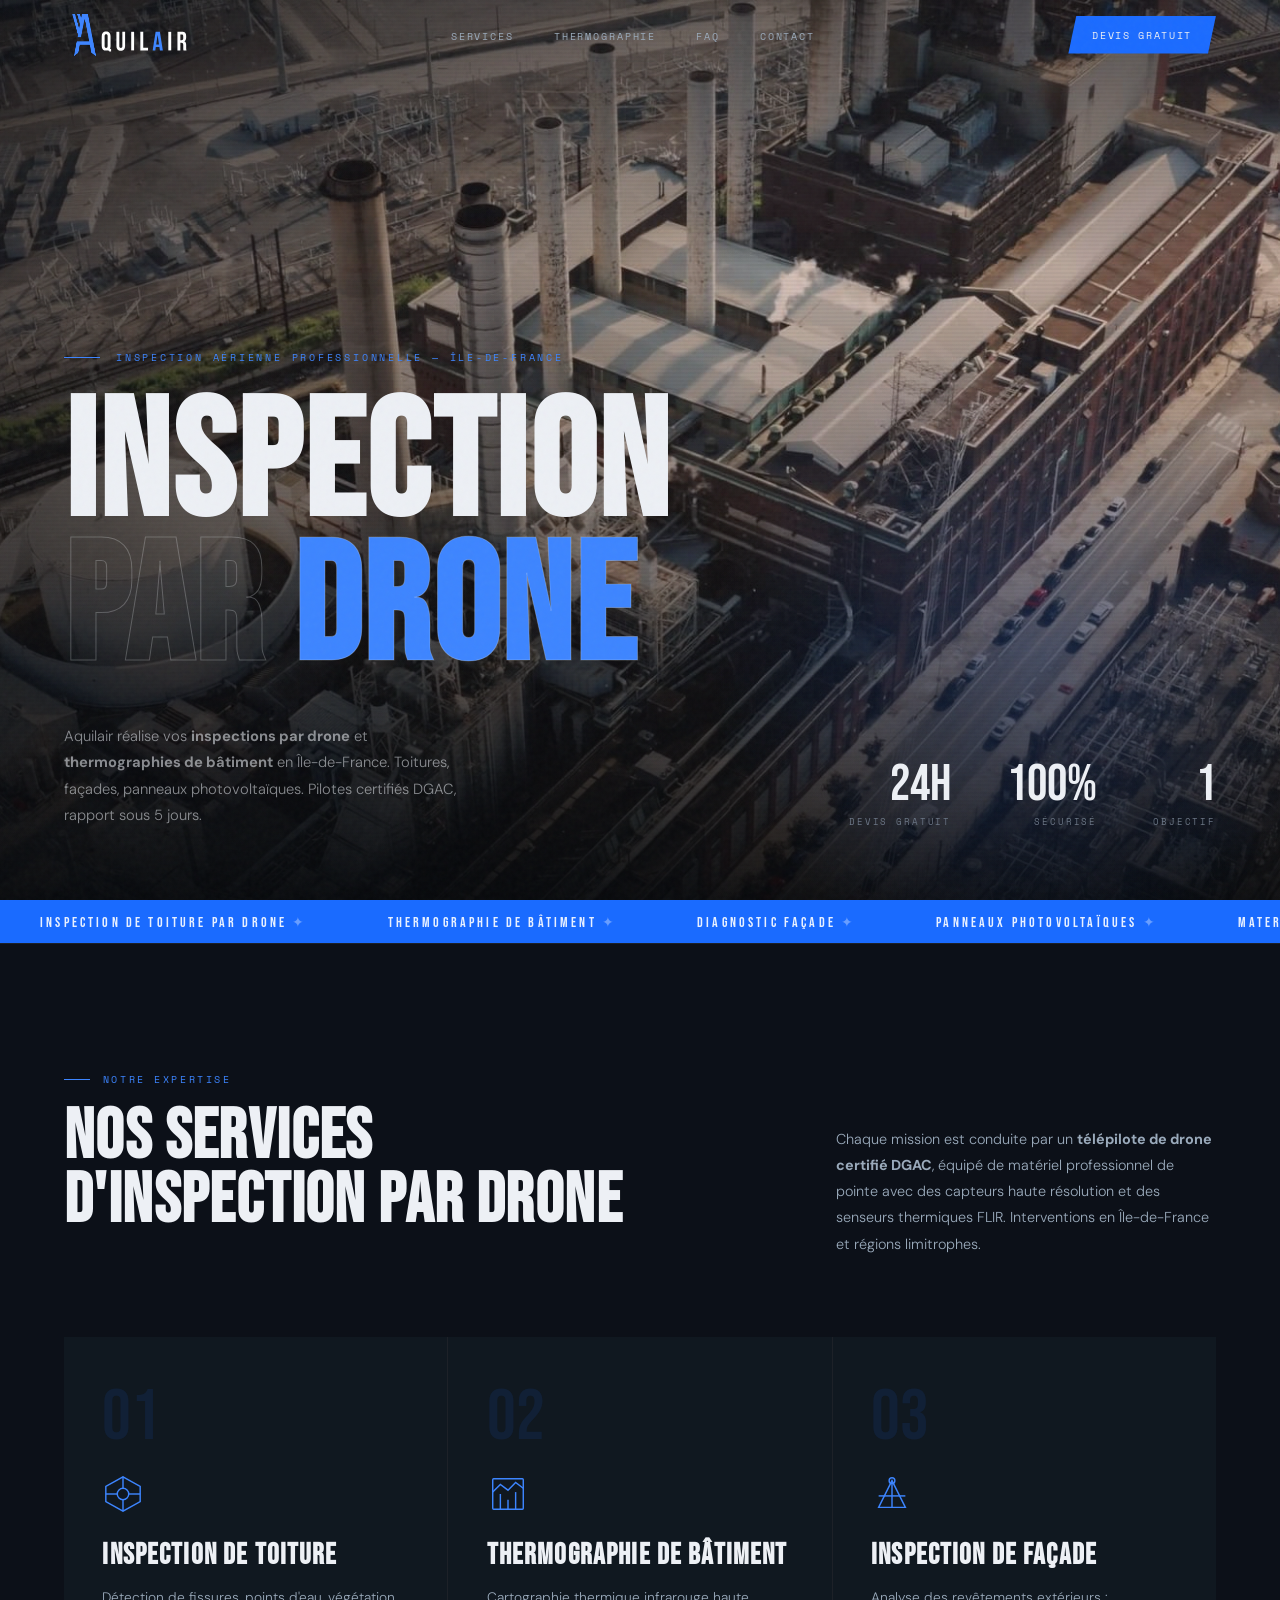
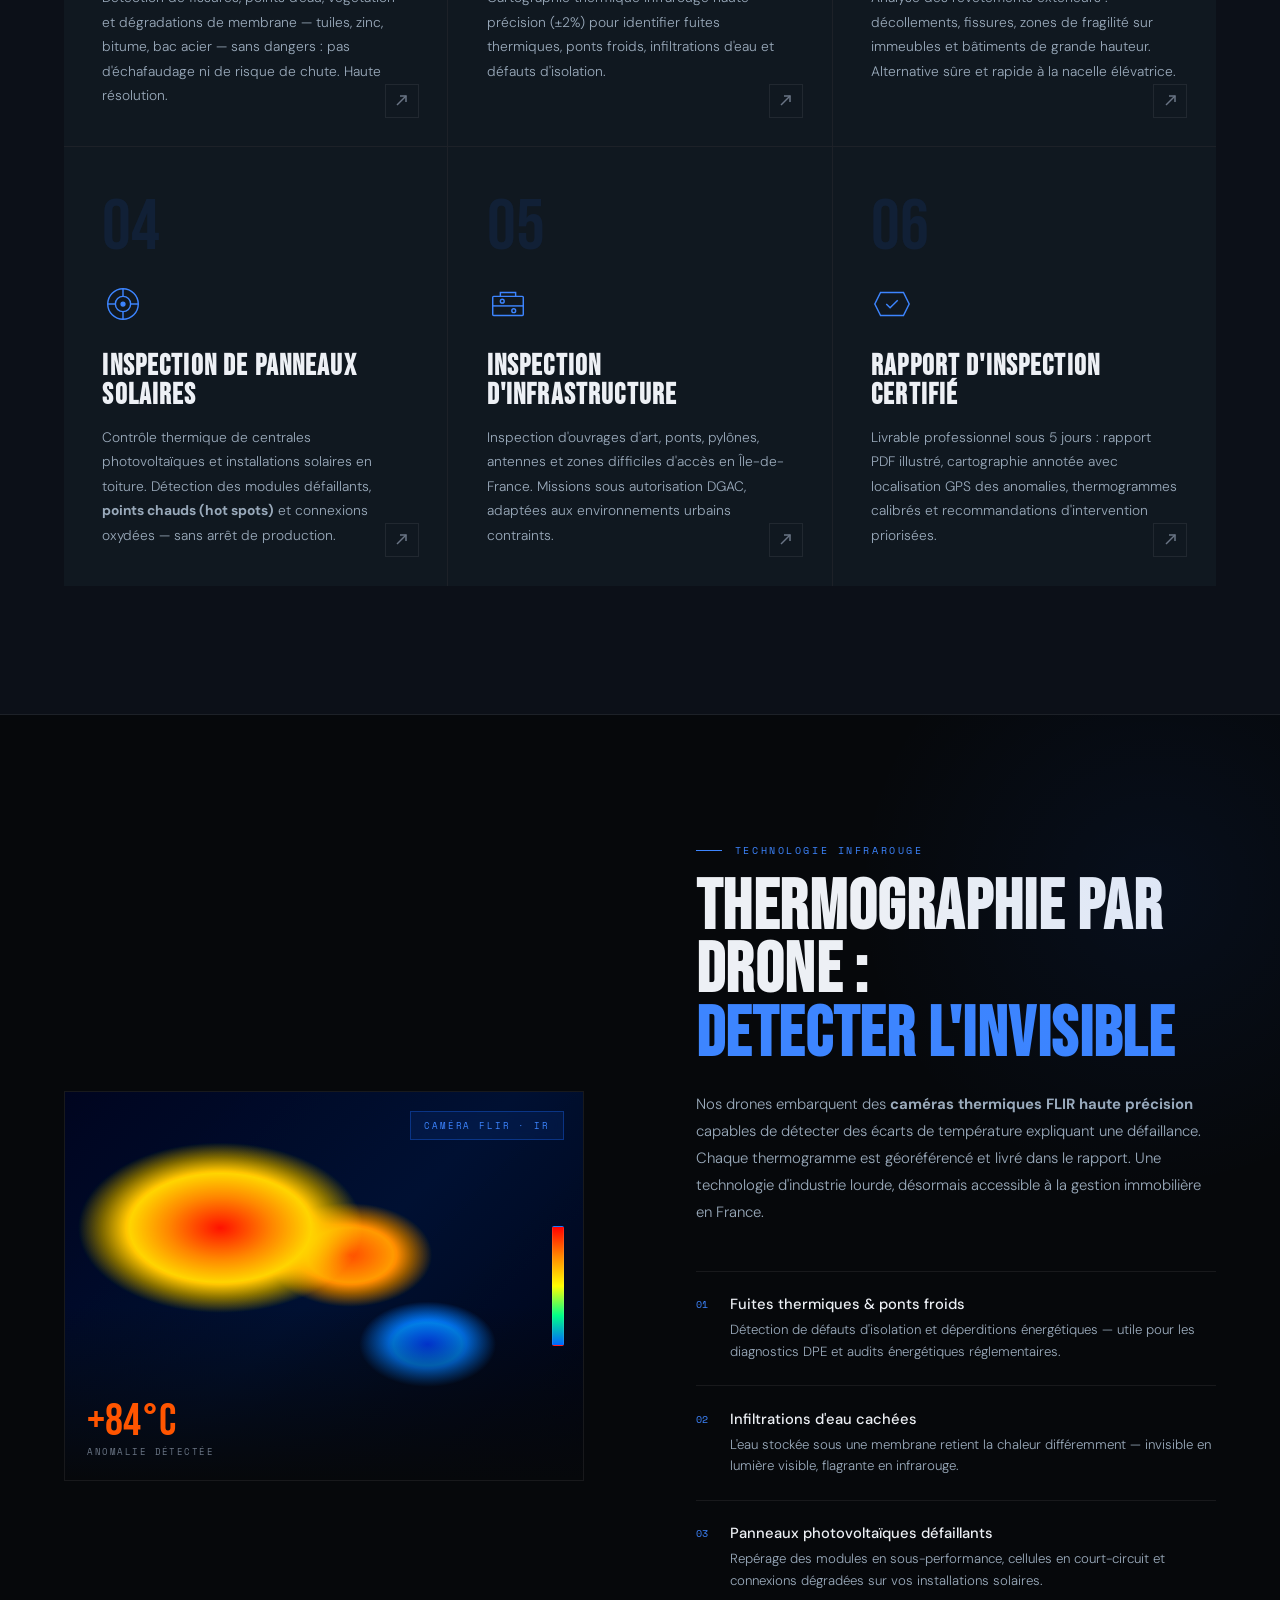
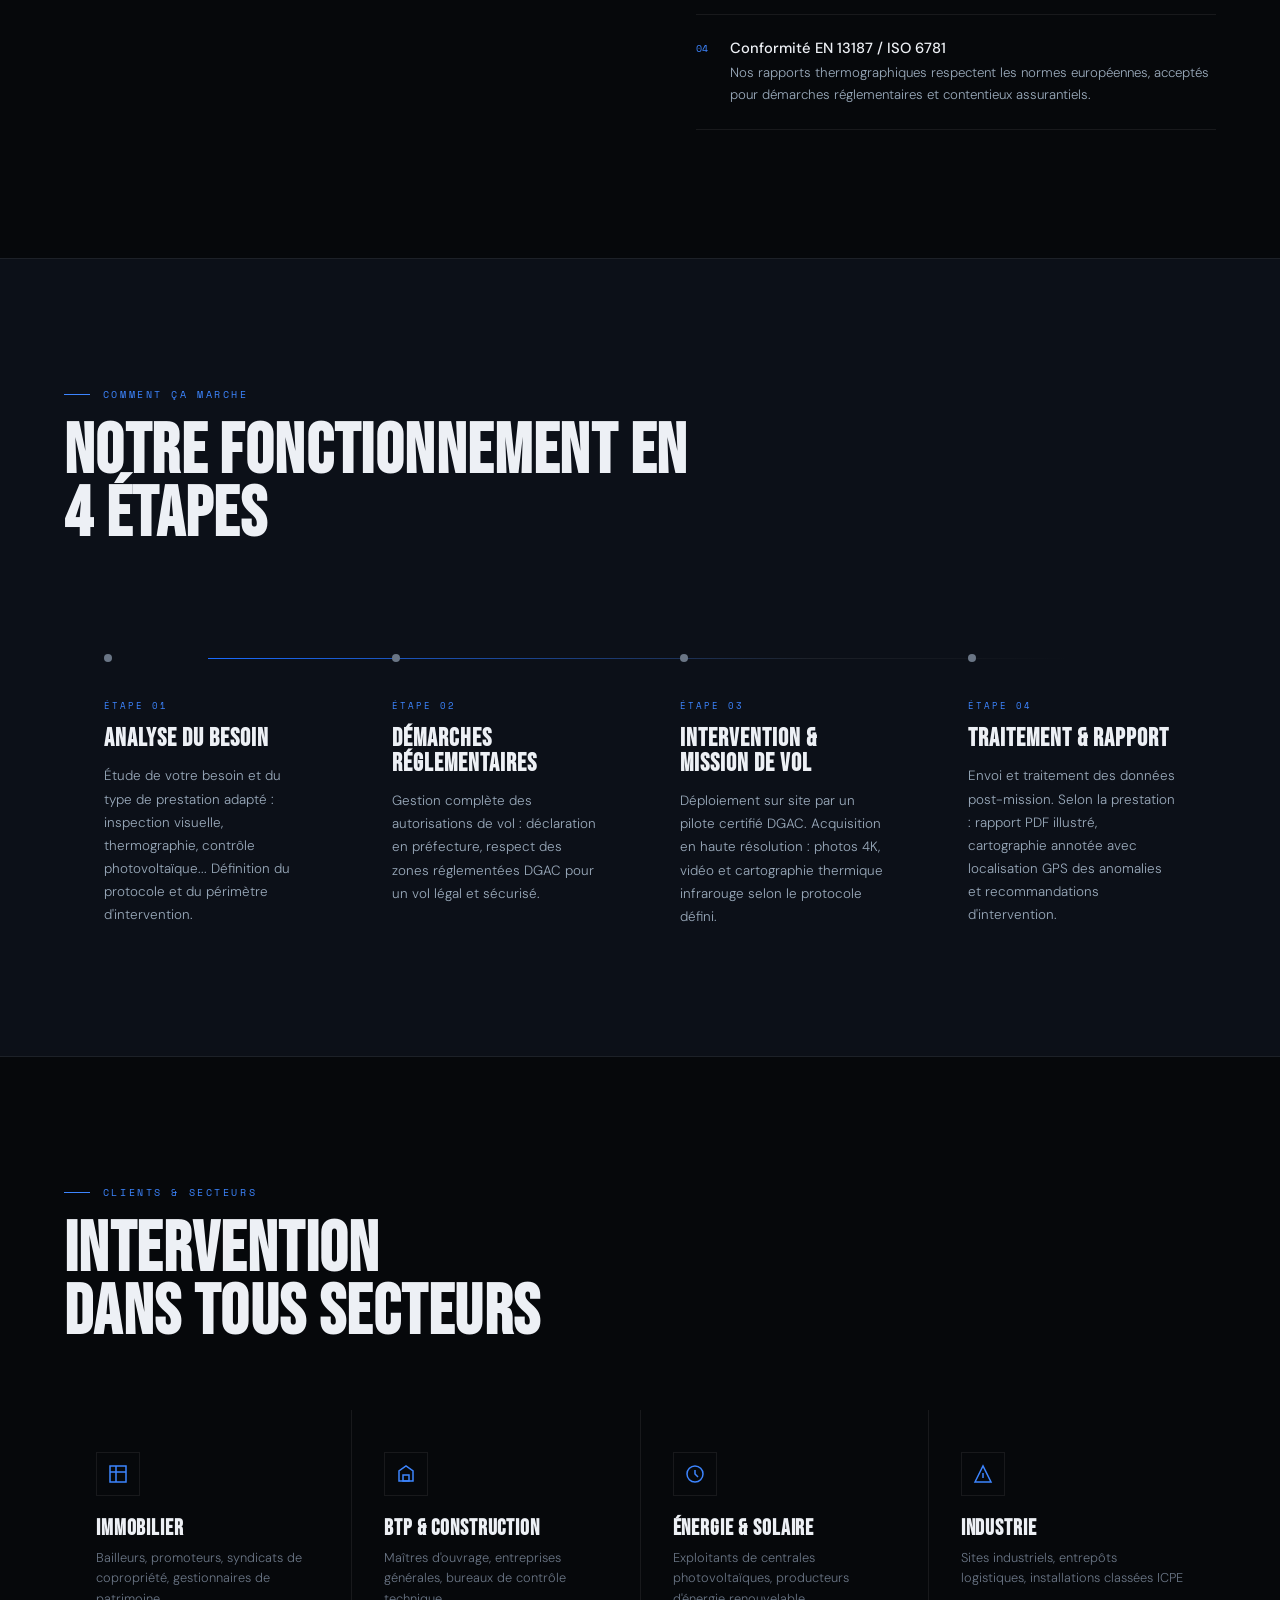
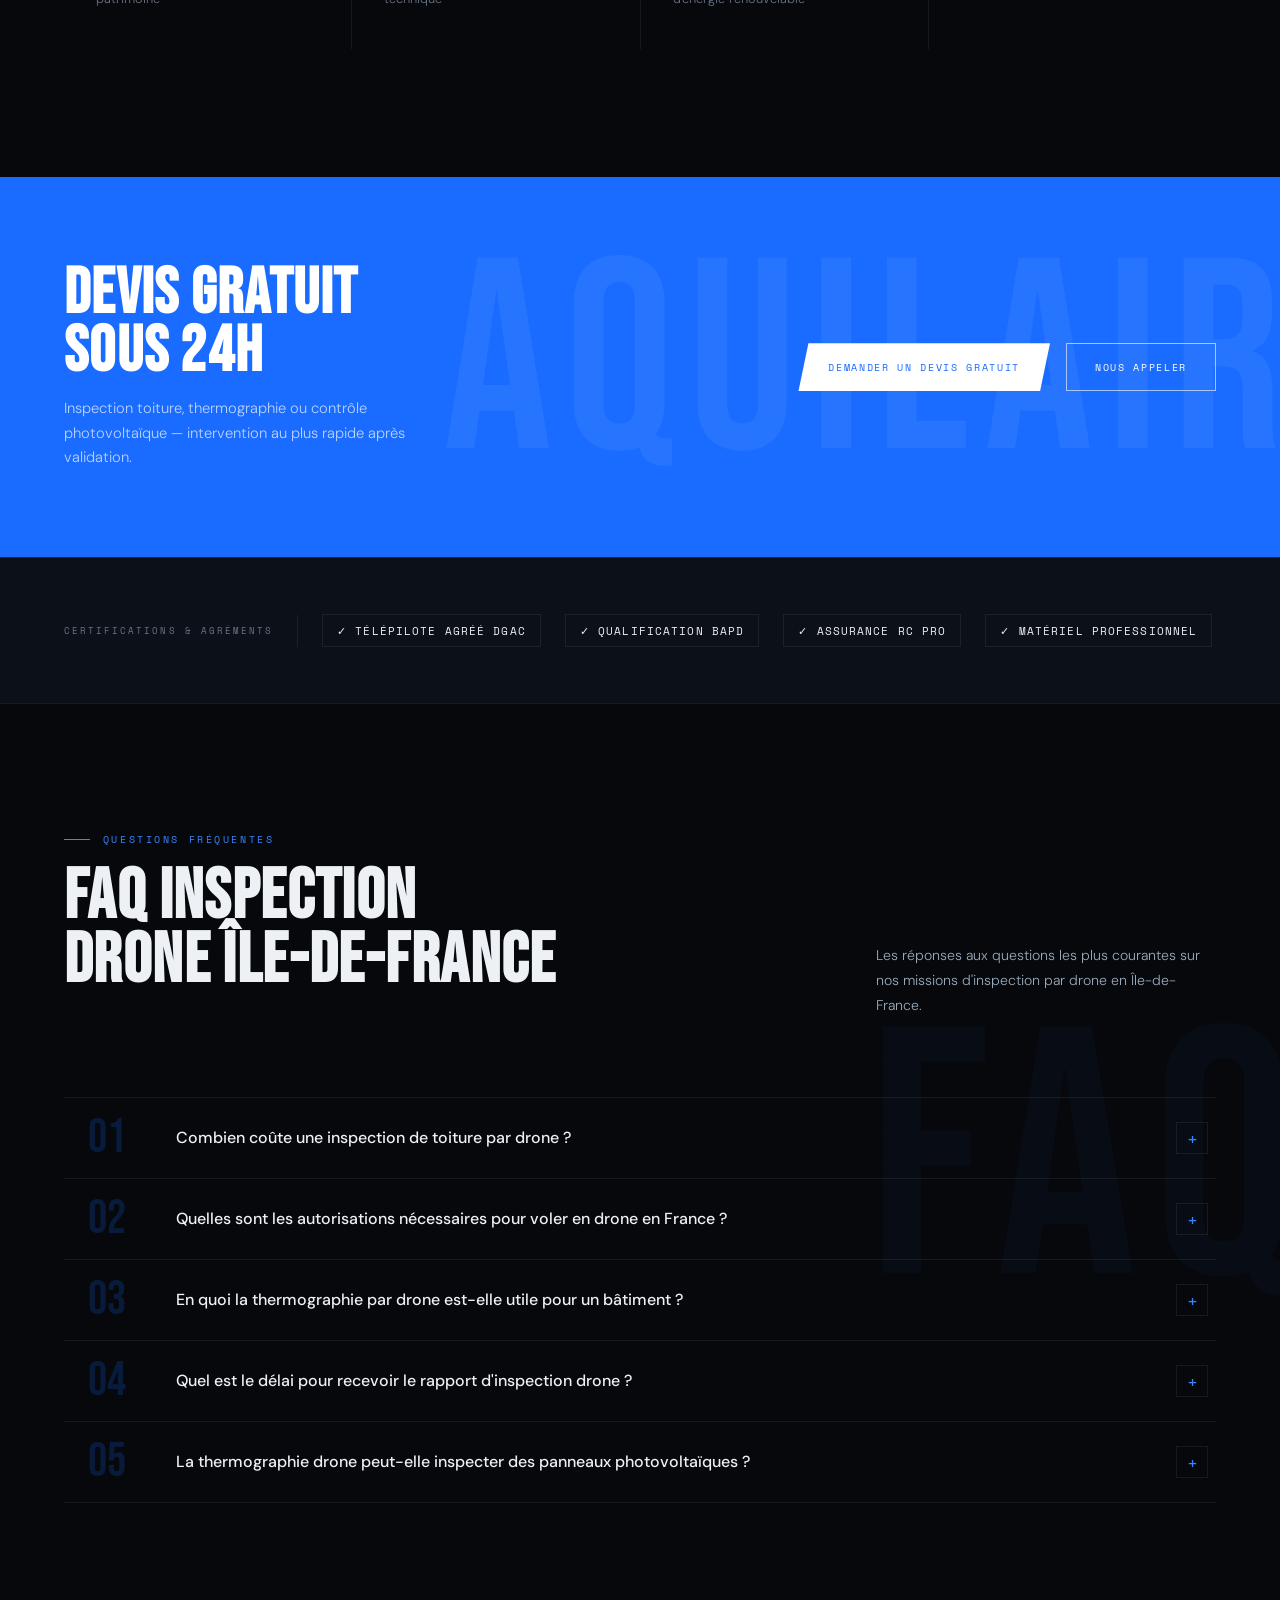
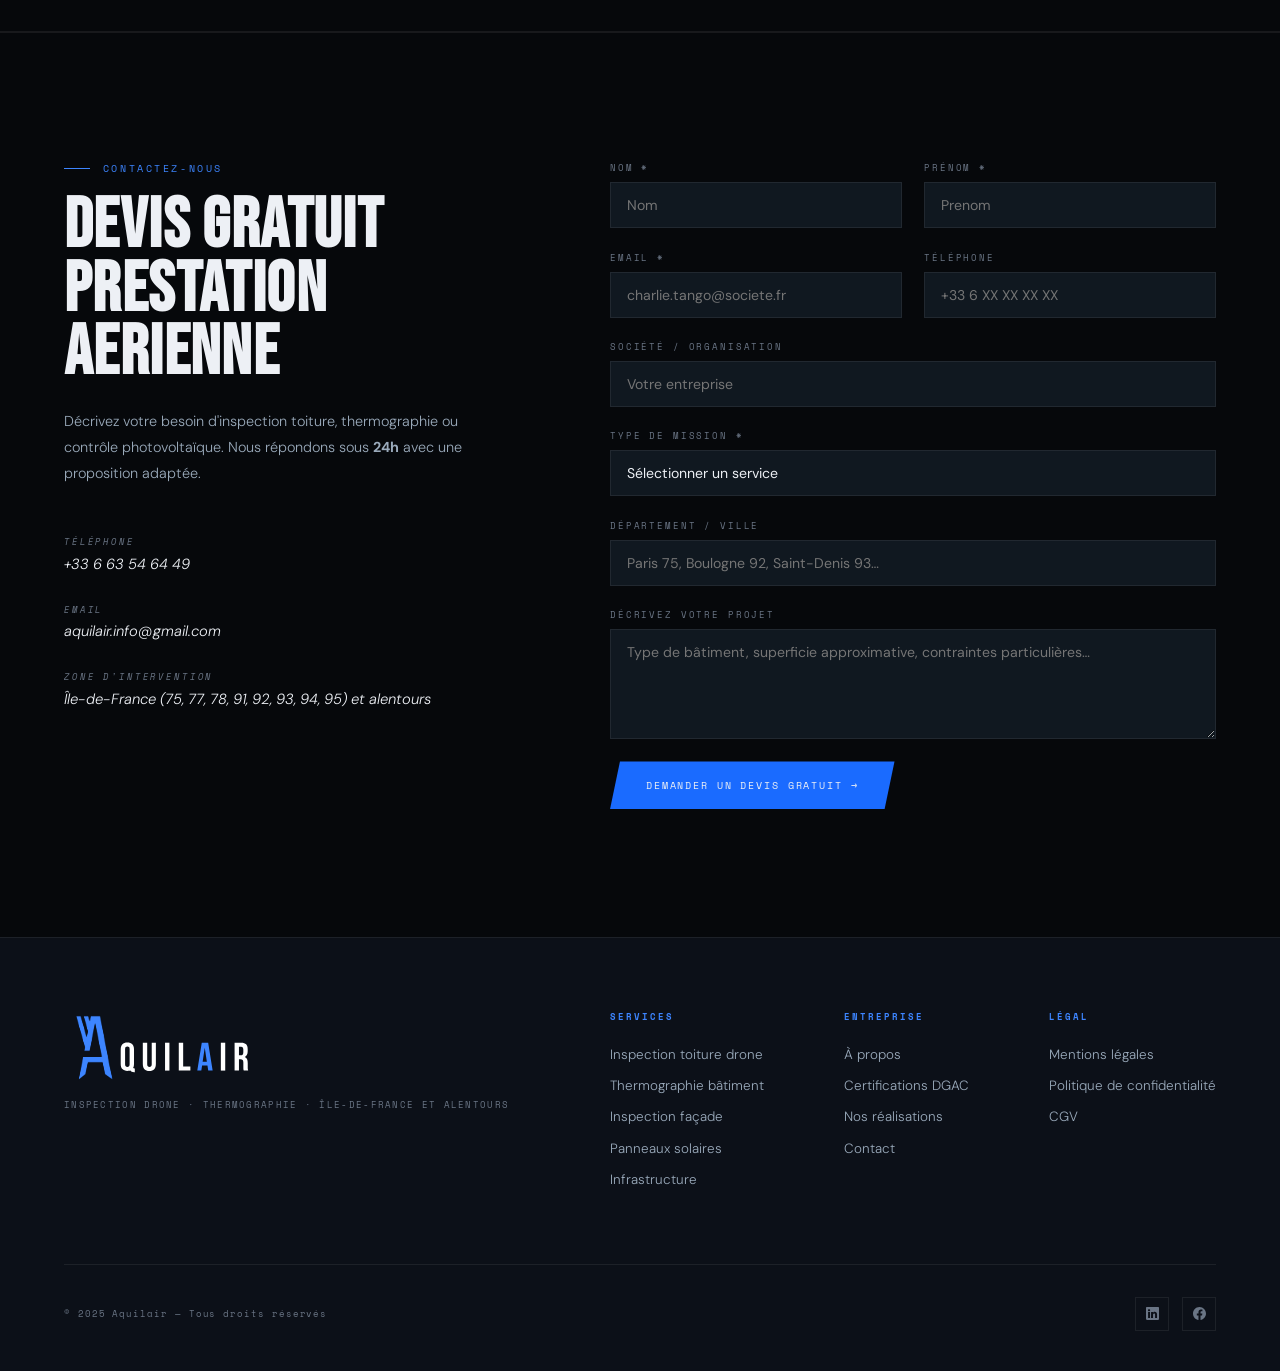
==== index.html @ 82087298 "ajout reseaux" ====
<!DOCTYPE html>
<html lang="fr" prefix="og: https://ogp.me/ns#">

<head>
  <meta charset="UTF-8">
  <meta name="viewport" content="width=device-width, initial-scale=1.0">

  <!-- ═══════════════════════════════════════════════════════
       SEO FONDAMENTAUX
       Titre : mot-clé principal + localisation + marque (max 60 car.)
  ════════════════════════════════════════════════════════ -->
  <title>Inspection Drone Île-de-France | Thermographie Bâtiment — Aquilair</title>

  <!-- Meta description max 155 car. — contient les 3 mots-clés prioritaires + géo + CTA -->
  <meta name="description"
    content="Aquilair, spécialiste inspection par drone et thermographie bâtiment en Île-de-France. Toiture, façade, panneaux solaires. Agréé DGAC. Devis gratuit sous 24h.">

  <!-- Mots-clés secondaires (signal sémantique complémentaire) -->
  <meta name="keywords"
    content="inspection drone île-de-france, thermographie bâtiment drone, inspection toiture drone Paris, thermographie infrarouge toiture, contrôle panneaux photovoltaïques drone, inspection façade drone, pilote drone certifié DGAC">

  <!-- Indexation -->
  <meta name="robots" content="index, follow, max-snippet:-1, max-image-preview:large, max-video-preview:-1">
  <meta name="googlebot" content="index, follow">
  <meta name="author" content="Aquilair">

  <!-- Canonical -->
  <link rel="canonical" href="https://aquilair.fr/">

  <!-- ── OPEN GRAPH ──────────────────────────────────────── -->
  <meta property="og:type" content="website">
  <meta property="og:locale" content="fr_FR">
  <meta property="og:site_name" content="Aquilair">
  <meta property="og:url" content="https://aquilair.fr/">
  <meta property="og:title" content="Inspection Drone & Thermographie Bâtiment — Aquilair Île-de-France">
  <meta property="og:description"
    content="Spécialiste inspection par drone et thermographie infrarouge en Île-de-France. Toiture, façade, panneaux solaires. Agréé DGAC. Devis gratuit sous 24h.">
  <meta property="og:image" content="https://aquilair.fr/assets/ressources/images/logo_reseaux.jpg">
  <meta property="og:image:width" content="1200">
  <meta property="og:image:height" content="630">
  <meta property="og:image:alt"
    content="Drone Aquilair en mission d'inspection thermique d'un bâtiment en Île-de-France">

  <!-- ── TWITTER CARD ────────────────────────────────────── -->
  <meta name="twitter:card" content="summary_large_image">
  <meta name="twitter:site" content="@AquilairDrone">
  <meta name="twitter:title" content="Inspection Drone & Thermographie Bâtiment — Aquilair">
  <meta name="twitter:description"
    content="Inspection par drone et thermographie infrarouge en Île-de-France. Agréé DGAC. Devis gratuit sous 24h.">
  <meta name="twitter:image" content="https://aquilair.fr/assets/ressources/images/og-image.jpg">
  <meta name="twitter:image:alt" content="Drone Aquilair en mission d'inspection thermique">

  <!-- ── SCHEMA.ORG JSON-LD ─────────────────────────────── -->

  <!-- 1. LocalBusiness -->
  <script type="application/ld+json">
  {
    "@context": "https://schema.org",
    "@type": "LocalBusiness",
    "@id": "https://aquilair.fr/#business",
    "name": "Aquilair",
    "legalName": "Aquilair",
    "description": "AquilAir est spécialisé en inspection par drone et thermographie aérienne pour bâtiments, toitures et panneaux photovoltaïques en Île-de-France et alentours. Pilotes certifiés DGAC.",
    "url": "https://aquilair.fr",
    "logo": "https://aquilair.fr/assets/ressources/images/logo_complet.svg",
    "image": "https://aquilair.fr/assets/ressources/images/logo_reseaux.jpg",
    "telephone": "+33663546449",
    "email": "aquilair.info@gmail.com",
    "foundingDate": "2025-01-20",
    "address": {
      "@type": "PostalAddress",
      "streetAddress": "120, Avenue Saint Exupery",
      "addressLocality": "Antony",
      "postalCode": "92160",
      "addressRegion": "Île-de-France",
      "addressCountry": "FR"
    },
    "geo": {
      "@type": "GeoCoordinates",
      "latitude": 48.769076041342814,
      "longitude": 2.316498267045721
      },
    "areaServed": [
  { "@type": "AdministrativeArea", "name": "Île-de-France" },
  { "@type": "AdministrativeArea", "name": "Paris" },
  { "@type": "AdministrativeArea", "name": "Eure" },
  { "@type": "AdministrativeArea", "name": "Marne" },
  { "@type": "AdministrativeArea", "name": "Yonne" },
  { "@type": "AdministrativeArea", "name": "Loiret" },
  { "@type": "AdministrativeArea", "name": "Eure-et-Loir" },
  { "@type": "AdministrativeArea", "name": "Loir-et-Cher" },
  { "@type": "AdministrativeArea", "name": "Hauts-de-France" },
  { "@type": "AdministrativeArea", "name": "Normandie" },
  { "@type": "AdministrativeArea", "name": "Grand Est" },
  { "@type": "AdministrativeArea", "name": "Centre-Val de Loire" },
  { "@type": "AdministrativeArea", "name": "Bourgogne-Franche-Comté" }
],
    "hasOfferCatalog": {
      "@type": "OfferCatalog",
      "name": "Services d'inspection par drone",
      "itemListElement": [
        { "@type": "Offer", "itemOffered": { "@type": "Service", "name": "Inspection toiture par drone" } },
        { "@type": "Offer", "itemOffered": { "@type": "Service", "name": "Thermographie bâtiment par drone" } },
        { "@type": "Offer", "itemOffered": { "@type": "Service", "name": "Inspection panneaux photovoltaïques par drone" } },
        { "@type": "Offer", "itemOffered": { "@type": "Service", "name": "Inspection façade par drone" } }
      ]
    },
    "priceRange": "€€",
    "openingHoursSpecification": [
      {
        "@type": "OpeningHoursSpecification",
        "dayOfWeek": ["Monday","Tuesday","Wednesday","Thursday","Friday","Saturday"],
        "opens": "08:00",
        "closes": "18:00"
      }
    ],
    "sameAs": [
      "https://www.linkedin.com/company/aquilair-drone",
      "https://www.facebook.com/profile.php?id=61583037834172"
    ]
  }
  </script>

  <!-- 2. FAQPage — rich snippets dans les SERPs Google -->
  <script type="application/ld+json">
{
  "@context": "https://schema.org",
  "@type": "FAQPage",
  "mainEntity": [
    {
      "@type": "Question",
      "name": "Combien coûte une inspection de toiture par drone ?",
      "acceptedAnswer": {
        "@type": "Answer",
        "text": "Le prix d'une inspection de toiture par drone varie selon la superficie, l'accessibilité du site et le type de rapport souhaité. Aquilair propose des devis gratuits sous 24h. Contactez-nous pour une estimation personnalisée en Île-de-France."
      }
    },
    {
      "@type": "Question",
      "name": "Quelles sont les autorisations nécessaires pour voler en drone en France ?",
      "acceptedAnswer": {
        "@type": "Answer",
        "text": "En France, le vol de drone est soumis à une réglementation stricte. Selon la zone et le type de mission, plusieurs démarches sont nécessaires : déclaration en préfecture, demande d'autorisation auprès de la DGAC, et respect des zones CTR autour des aéroports. Aquilair gère l'intégralité de ces démarches administratives pour chaque mission, garantissant un vol sécurisé et 100% légal."
      }
    },
    {
      "@type": "Question",
      "name": "En quoi la thermographie par drone est-elle utile pour un bâtiment ?",
      "acceptedAnswer": {
        "@type": "Answer",
        "text": "La thermographie drone révèle des anomalies invisibles à l'œil nu : fuites thermiques, ponts froids, infiltrations d'eau et défauts d'isolation. Elle est essentielle pour les diagnostics DPE, la maintenance préventive et les contentieux assurantiels."
      }
    },
    {
      "@type": "Question",
      "name": "Quel est le délai pour recevoir le rapport d'inspection drone ?",
      "acceptedAnswer": {
        "@type": "Answer",
        "text": "Aquilair livre le rapport complet sous 5 jours ouvrés après la mission : photos annotées en haute résolution, cartographie des anomalies, thermogrammes calibrés et recommandations d'intervention priorisées."
      }
    },
    {
      "@type": "Question",
      "name": "La thermographie drone peut-elle inspecter des panneaux photovoltaïques ?",
      "acceptedAnswer": {
        "@type": "Answer",
        "text": "Oui, c'est l'une des applications les plus efficaces. La thermographie infrarouge identifie modules défaillants, points chauds (hot spots), cellules en court-circuit et connexions oxydées — sans interrompre la production de votre installation solaire."
      }
    }
  ]
}
</script>
  </script>

  <!-- ── PERFORMANCE ─────────────────────────────────────── -->
  <link rel="preconnect" href="https://fonts.googleapis.com">
  <link rel="preconnect" href="https://fonts.gstatic.com" crossorigin>
  <link rel="preload" href="./assets/css/style.css" as="style">
  <link rel="preload" href="./assets/js/main.js" as="script">



  <!-- Favicon & PWA -->
  <!-- <link rel="icon" type="image/svg+xml" href="./assets/ressources/images/favicon.svg"> À décommenter quand tu auras le fichier -->
  <!-- <link rel="icon" type="image/png" sizes="32x32" href="./assets/ressources/images/favicon-32x32.png"> À décommenter quand tu auras le fichier -->
  <!-- <link rel="apple-touch-icon" sizes="180x180" href="./assets/ressources/images/apple-touch-icon.png"> À décommenter quand tu auras le fichier -->



  <link rel="stylesheet" href="./assets/css/style.css">
</head>

<body itemscope itemtype="https://schema.org/WebPage">

  <!-- ══ NAV ══════════════════════════════════════════════════ -->
  <nav class="nav" role="navigation" aria-label="Navigation principale">
    <a href="/" class="nav-logo" aria-label="Aquilair — Retour à l'accueil">
      <img src="./assets/ressources/images/logo_complet.svg" alt="Logo Aquilair — Inspection drone Île-de-France"
        width="100" height="50">
    </a>
    <ul class="nav-links" role="list">
      <li><a href="#services">Services</a></li>
      <li><a href="#thermographie">Thermographie</a></li>
      <li><a href="#faq">FAQ</a></li>
      <li><a href="#contact">Contact</a></li>
    </ul>
    <a href="#contact" class="nav-cta">Devis gratuit</a>
  </nav>


  <!-- ══ HERO ═════════════════════════════════════════════════ -->
  <section class="hero" aria-label="Aquilair — Inspection par drone et thermographie en Île-de-France">

    <div class="hero-video-wrap" aria-hidden="true">

      <video autoplay muted loop playsinline preload="metadata" poster="./assets/ressources/images/hero_poster.jpg"
        aria-hidden="true" title="Drone Aquilair en mission d'inspection aérienne en Île-de-France">
        <source src="./assets/ressources/videos/video_hero.mp4" type="video/mp4">
      </video>
    </div>

    <div class="hero-light" aria-hidden="true"></div>
    <div class="hero-scanlines" aria-hidden="true"></div>

    <div class="hero-content">
      <p class="hero-eyebrow">Inspection aérienne professionnelle — Île-de-France</p>

      <!-- H1 unique, contient le mot-clé principal -->
      <h1 class="hero-title" itemprop="name">
        INSPECTION<br>
        <span class="outline">PAR <span class="blue">DRONE</span></span>
      </h1>

      <div class="hero-bottom">
        <!-- Description enrichie en mots-clés sémantiques -->
        <p class="hero-desc" itemprop="description">
          Aquilair réalise vos <strong>inspections par drone</strong> et <strong>thermographies de bâtiment</strong> en
          Île-de-France. Toitures, façades, panneaux photovoltaïques. Pilotes certifiés DGAC, rapport sous 5 jours.
        </p>
        <div class="hero-stats" aria-label="Chiffres clés Aquilair">
          <div class="stat">
            <div class="stat-num" data-target="24" data-suffix="h" aria-label="Devis sous 24 heures">48h</div>
            <div class="stat-label">Devis gratuit</div>
          </div>
          <div class="stat">
            <div class="stat-num" data-target="100" data-suffix="%" aria-label="100% sécurisé">100%</div>
            <div class="stat-label">Sécurisé</div>
          </div>
          <div class="stat">
            <div class="stat-num" data-target="1" data-suffix="" aria-label="Objectif">500+</div>
            <div class="stat-label">Objectif</div>
          </div>
        </div>
      </div>
    </div>
  </section>


  <!-- ══ TICKER ═══════════════════════════════════════════════ -->
  <div class="ticker" role="marquee" aria-label="Services Aquilair">
    <div class="ticker-track" aria-hidden="true">
      <span class="ticker-item">INSPECTION DE TOITURE PAR DRONE <span class="ticker-dot">✦</span></span>
      <span class="ticker-item">THERMOGRAPHIE DE BÂTIMENT <span class="ticker-dot">✦</span></span>
      <span class="ticker-item">DIAGNOSTIC FAÇADE <span class="ticker-dot">✦</span></span>
      <span class="ticker-item">PANNEAUX PHOTOVOLTAÏQUES <span class="ticker-dot">✦</span></span>
      <span class="ticker-item">MATERIEL PROFESSIONNEL <span class="ticker-dot">✦</span></span>
      <span class="ticker-item">AGRÉÉ DGAC — ÎLE-DE-FRANCE <span class="ticker-dot">✦</span></span>
      <span class="ticker-item">INSPECTION TOITURE PAR DRONE <span class="ticker-dot">✦</span></span>
      <span class="ticker-item">THERMOGRAPHIE BÂTIMENT <span class="ticker-dot">✦</span></span>
      <span class="ticker-item">DIAGNOSTIC FAÇADE <span class="ticker-dot">✦</span></span>
      <span class="ticker-item">PANNEAUX PHOTOVOLTAÏQUES <span class="ticker-dot">✦</span></span>
      <span class="ticker-item">AGRÉÉ DGAC — ÎLE-DE-FRANCE <span class="ticker-dot">✦</span></span>
    </div>
  </div>


  <!-- ══ SERVICES ═════════════════════════════════════════════ -->
  <section class="services" id="services" aria-labelledby="services-title">
    <div class="services-header">
      <div>
        <div class="label" aria-hidden="true">Notre expertise</div>
        <!-- H2 : contient les mots-clés service -->
        <h2 class="section-title" id="services-title">NOS SERVICES<br>D'INSPECTION PAR DRONE</h2>
      </div>
      <p class="services-intro">
        Chaque mission est conduite par un <strong>télépilote de drone certifié DGAC</strong>, équipé de matériel
        professionnel de pointe avec des capteurs haute résolution et des senseurs thermiques FLIR. Interventions en
        Île-de-France et régions limitrophes.
      </p>
    </div>

    <div class="services-grid">

      <article class="service-card reveal" itemscope itemtype="https://schema.org/Service">
        <div class="service-num" aria-hidden="true">01</div>
        <svg class="service-icon" viewBox="0 0 44 44" fill="none" stroke="currentColor" stroke-width="1.5"
          aria-hidden="true">
          <path d="M22 4L40 14V30L22 40L4 30V14L22 4Z" />
          <circle cx="22" cy="22" r="6" />
          <line x1="22" y1="16" x2="22" y2="4" />
          <line x1="22" y1="28" x2="22" y2="40" />
          <line x1="16" y1="22" x2="4" y2="22" />
          <line x1="28" y1="22" x2="40" y2="22" />
        </svg>
        <h3 class="service-name" itemprop="name">INSPECTION DE TOITURE</h3>
        <p class="service-desc" itemprop="description">Détection de fissures, points d'eau, végétation et dégradations
          de membrane — tuiles, zinc, bitume, bac acier — sans dangers : pas d'échafaudage ni de risque de chute. Haute
          résolution.</p>
        <div class="service-arrow" aria-hidden="true"><svg width="13" height="13" viewBox="0 0 13 13" fill="none"
            stroke="currentColor" stroke-width="1.5">
            <line x1="2" y1="11" x2="11" y2="2" />
            <polyline points="5,2 11,2 11,8" />
          </svg></div>
      </article>

      <article class="service-card reveal" itemscope itemtype="https://schema.org/Service">
        <div class="service-num" aria-hidden="true">02</div>
        <svg class="service-icon" viewBox="0 0 44 44" fill="none" stroke="currentColor" stroke-width="1.5"
          aria-hidden="true">
          <rect x="6" y="6" width="32" height="32" rx="1" />
          <path d="M6 20L14 12L22 18L30 10L38 16" />
          <line x1="14" y1="38" x2="14" y2="22" />
          <line x1="22" y1="38" x2="22" y2="28" />
          <line x1="30" y1="38" x2="30" y2="20" />
        </svg>
        <h3 class="service-name" itemprop="name">THERMOGRAPHIE DE BÂTIMENT</h3>
        <p class="service-desc" itemprop="description">Cartographie thermique infrarouge haute précision (±2%) pour
          identifier fuites thermiques, ponts froids, infiltrations d'eau et défauts d'isolation.
        <div class="service-arrow" aria-hidden="true"><svg width="13" height="13" viewBox="0 0 13 13" fill="none"
            stroke="currentColor" stroke-width="1.5">
            <line x1="2" y1="11" x2="11" y2="2" />
            <polyline points="5,2 11,2 11,8" />
          </svg></div>
      </article>

      <article class="service-card reveal" itemscope itemtype="https://schema.org/Service">
        <div class="service-num" aria-hidden="true">03</div>
        <svg class="service-icon" viewBox="0 0 44 44" fill="none" stroke="currentColor" stroke-width="1.5"
          aria-hidden="true">
          <path d="M8 36L22 8L36 36H8Z" />
          <line x1="22" y1="8" x2="22" y2="36" />
          <line x1="8" y1="24" x2="36" y2="24" />
          <circle cx="22" cy="8" r="3" />
        </svg>
        <h3 class="service-name" itemprop="name">INSPECTION DE FAÇADE</h3>
        <p class="service-desc" itemprop="description">Analyse des revêtements extérieurs : décollements, fissures,
          zones de fragilité sur immeubles et bâtiments de grande hauteur. Alternative sûre et rapide à la nacelle
          élévatrice.</p>
        <div class="service-arrow" aria-hidden="true"><svg width="13" height="13" viewBox="0 0 13 13" fill="none"
            stroke="currentColor" stroke-width="1.5">
            <line x1="2" y1="11" x2="11" y2="2" />
            <polyline points="5,2 11,2 11,8" />
          </svg></div>
      </article>

      <article class="service-card reveal" itemscope itemtype="https://schema.org/Service">
        <div class="service-num" aria-hidden="true">04</div>
        <svg class="service-icon" viewBox="0 0 44 44" fill="none" stroke="currentColor" stroke-width="1.5"
          aria-hidden="true">
          <circle cx="22" cy="22" r="16" />
          <circle cx="22" cy="22" r="8" />
          <circle cx="22" cy="22" r="2" fill="currentColor" />
          <line x1="22" y1="6" x2="22" y2="14" />
          <line x1="22" y1="30" x2="22" y2="38" />
          <line x1="6" y1="22" x2="14" y2="22" />
          <line x1="30" y1="22" x2="38" y2="22" />
        </svg>
        <h3 class="service-name" itemprop="name">INSPECTION DE PANNEAUX SOLAIRES</h3>
        <p class="service-desc" itemprop="description">Contrôle thermique de centrales photovoltaïques et installations
          solaires en toiture. Détection des modules défaillants, <strong>points chauds (hot spots)</strong> et
          connexions oxydées — sans arrêt de production.</p>
        <div class="service-arrow" aria-hidden="true"><svg width="13" height="13" viewBox="0 0 13 13" fill="none"
            stroke="currentColor" stroke-width="1.5">
            <line x1="2" y1="11" x2="11" y2="2" />
            <polyline points="5,2 11,2 11,8" />
          </svg></div>
      </article>

      <article class="service-card reveal" itemscope itemtype="https://schema.org/Service">
        <div class="service-num" aria-hidden="true">05</div>
        <svg class="service-icon" viewBox="0 0 44 44" fill="none" stroke="currentColor" stroke-width="1.5"
          aria-hidden="true">
          <rect x="6" y="14" width="32" height="20" rx="1" />
          <path d="M14 14V10H30V14" />
          <line x1="6" y1="24" x2="38" y2="24" />
          <circle cx="16" cy="19" r="2" />
          <circle cx="28" cy="29" r="2" />
        </svg>
        <h3 class="service-name" itemprop="name">INSPECTION D'INFRASTRUCTURE</h3>
        <p class="service-desc" itemprop="description">Inspection d'ouvrages d'art, ponts, pylônes, antennes et zones
          difficiles d'accès en Île-de-France. Missions sous autorisation DGAC, adaptées aux environnements urbains
          contraints.</p>
        <div class="service-arrow" aria-hidden="true"><svg width="13" height="13" viewBox="0 0 13 13" fill="none"
            stroke="currentColor" stroke-width="1.5">
            <line x1="2" y1="11" x2="11" y2="2" />
            <polyline points="5,2 11,2 11,8" />
          </svg></div>
      </article>

      <article class="service-card reveal" itemscope itemtype="https://schema.org/Service">
        <div class="service-num" aria-hidden="true">06</div>
        <svg class="service-icon" viewBox="0 0 44 44" fill="none" stroke="currentColor" stroke-width="1.5"
          aria-hidden="true">
          <path d="M10 34L4 22L10 10H34L40 22L34 34H10Z" />
          <polyline points="16,22 20,26 28,18" />
        </svg>
        <h3 class="service-name" itemprop="name">RAPPORT D'INSPECTION CERTIFIÉ</h3>
        <p class="service-desc" itemprop="description">Livrable professionnel sous 5 jours : rapport PDF illustré,
          cartographie annotée avec localisation GPS des anomalies, thermogrammes calibrés et recommandations
          d'intervention priorisées.</p>
        <div class="service-arrow" aria-hidden="true"><svg width="13" height="13" viewBox="0 0 13 13" fill="none"
            stroke="currentColor" stroke-width="1.5">
            <line x1="2" y1="11" x2="11" y2="2" />
            <polyline points="5,2 11,2 11,8" />
          </svg></div>
      </article>

    </div>
  </section>


  <!-- ══ THERMOGRAPHY ══════════════════════════════════════════ -->
  <section class="thermo" id="thermographie" aria-labelledby="thermo-title">
    <div class="thermo-layout">

      <div class="thermo-visual reveal" role="img"
        aria-label="Thermogramme infrarouge d'une toiture montrant une anomalie thermique à 84°C détectée par drone">
        <div class="thermo-ir" aria-hidden="true"></div>
        <div class="thermo-fade" aria-hidden="true"></div>
        <div class="thermo-badge" aria-hidden="true">Caméra FLIR · IR</div>
        <div class="thermo-scale" aria-hidden="true"></div>
        <div class="thermo-reading">
          <div class="reading-val">+84°C</div>
          <div class="reading-label">Anomalie détectée</div>
        </div>
      </div>

      <div class="thermo-content">
        <div class="label" aria-hidden="true">Technologie infrarouge</div>
        <h2 class="section-title" id="thermo-title">
          THERMOGRAPHIE PAR DRONE :<br><span style="color:var(--blue-bright)">DETECTER L'INVISIBLE</span>
        </h2>
        <p style="color:var(--grey-2); font-size:0.93rem; line-height:1.82;">
          Nos drones embarquent des <strong>caméras thermiques FLIR haute précision</strong> capables de détecter des
          écarts de température expliquant une défaillance. Chaque thermogramme est géoréférencé et livré dans le
          rapport. Une technologie d'industrie lourde, désormais accessible à la gestion immobilière en France.
        </p>

        <div class="thermo-features">
          <div class="thermo-feat reveal">
            <span class="feat-idx" aria-hidden="true">01</span>
            <div class="feat-body">
              <h4>Fuites thermiques &amp; ponts froids</h4>
              <p>Détection de défauts d'isolation et déperditions énergétiques — utile pour les diagnostics DPE et
                audits énergétiques réglementaires.</p>
            </div>
          </div>
          <div class="thermo-feat reveal">
            <span class="feat-idx" aria-hidden="true">02</span>
            <div class="feat-body">
              <h4>Infiltrations d'eau cachées</h4>
              <p>L'eau stockée sous une membrane retient la chaleur différemment — invisible en lumière visible,
                flagrante en infrarouge.</p>
            </div>
          </div>
          <div class="thermo-feat reveal">
            <span class="feat-idx" aria-hidden="true">03</span>
            <div class="feat-body">
              <h4>Panneaux photovoltaïques défaillants</h4>
              <p>Repérage des modules en sous-performance, cellules en court-circuit et connexions dégradées sur vos
                installations solaires.</p>
            </div>
          </div>
          <div class="thermo-feat reveal">
            <span class="feat-idx" aria-hidden="true">04</span>
            <div class="feat-body">
              <h4>Conformité EN 13187 / ISO 6781</h4>
              <p>Nos rapports thermographiques respectent les normes européennes, acceptés pour démarches réglementaires
                et contentieux assurantiels.</p>
            </div>
          </div>
        </div>
      </div>

    </div>
  </section>


  <!-- ══ PROCESS ═══════════════════════════════════════════════ -->
  <section class="process" aria-labelledby="process-title">
    <div class="process-header">
      <div class="label" aria-hidden="true">Comment ça marche</div>
      <h2 class="section-title" id="process-title">NOTRE FONCTIONNEMENT EN<br>4 ÉTAPES</h2>
    </div>
    <div class="process-grid">
      <div class="process-line" aria-hidden="true"></div>
      <div class="step reveal">
        <div class="step-dot" aria-hidden="true"></div>
        <div class="step-idx">Étape 01</div>
        <h3 class="step-title">ANALYSE DU BESOIN</h3>
        <p class="step-desc">Étude de votre besoin et du type de prestation adapté : inspection visuelle, thermographie,
          contrôle photovoltaïque... Définition du protocole et du périmètre d'intervention.</p>
      </div>
      <div class="step reveal">
        <div class="step-dot" aria-hidden="true"></div>
        <div class="step-idx">Étape 02</div>
        <h3 class="step-title">DÉMARCHES RÉGLEMENTAIRES</h3>
        <p class="step-desc">Gestion complète des autorisations de vol : déclaration en préfecture, respect des zones
          réglementées DGAC pour un vol légal et sécurisé.</p>
      </div>
      <div class="step reveal">
        <div class="step-dot" aria-hidden="true"></div>
        <div class="step-idx">Étape 03</div>
        <h3 class="step-title">INTERVENTION & MISSION DE VOL</h3>
        <p class="step-desc">Déploiement sur site par un pilote certifié DGAC. Acquisition en haute résolution : photos
          4K, vidéo et cartographie thermique infrarouge selon le protocole défini.</p>
      </div>
      <div class="step reveal">
        <div class="step-dot" aria-hidden="true"></div>
        <div class="step-idx">Étape 04</div>
        <h3 class="step-title">TRAITEMENT & RAPPORT</h3>
        <p class="step-desc">Envoi et traitement des données post-mission. Selon la prestation : rapport PDF illustré,
          cartographie annotée avec localisation GPS des anomalies et recommandations d'intervention.</p>
      </div>
    </div>
  </section>


  <!-- ══ SECTORS ════════════════════════════════════════════════ -->
  <section class="sectors" id="secteurs" aria-labelledby="sectors-title">
    <div class="sectors-header">
      <div class="label" aria-hidden="true">Clients &amp; secteurs</div>
      <h2 class="section-title" id="sectors-title">INTERVENTION<br>DANS TOUS SECTEURS</h2>
    </div>
    <div class="sectors-grid">
      <div class="sector-card reveal">
        <div class="sector-icon" aria-hidden="true"><svg width="22" height="22" viewBox="0 0 22 22" fill="none"
            stroke="currentColor" stroke-width="1.5">
            <rect x="3" y="3" width="16" height="16" />
            <line x1="3" y1="9" x2="19" y2="9" />
            <line x1="9" y1="3" x2="9" y2="19" />
          </svg></div>
        <h3 class="sector-name">IMMOBILIER</h3>
        <p class="sector-sub">Bailleurs, promoteurs, syndicats de copropriété, gestionnaires de patrimoine</p>
      </div>
      <div class="sector-card reveal">
        <div class="sector-icon" aria-hidden="true"><svg width="22" height="22" viewBox="0 0 22 22" fill="none"
            stroke="currentColor" stroke-width="1.5">
            <path d="M4 18L4 8L11 3L18 8V18H4Z" />
            <rect x="8" y="12" width="6" height="6" />
          </svg></div>
        <h3 class="sector-name">BTP &amp; CONSTRUCTION</h3>
        <p class="sector-sub">Maîtres d'ouvrage, entreprises générales, bureaux de contrôle technique</p>
      </div>
      <div class="sector-card reveal">
        <div class="sector-icon" aria-hidden="true"><svg width="22" height="22" viewBox="0 0 22 22" fill="none"
            stroke="currentColor" stroke-width="1.5">
            <circle cx="11" cy="11" r="8" />
            <path d="M11 7V11L14 14" />
          </svg></div>
        <h3 class="sector-name">ÉNERGIE &amp; SOLAIRE</h3>
        <p class="sector-sub">Exploitants de centrales photovoltaïques, producteurs d'énergie renouvelable</p>
      </div>
      <div class="sector-card reveal">
        <div class="sector-icon" aria-hidden="true"><svg width="22" height="22" viewBox="0 0 22 22" fill="none"
            stroke="currentColor" stroke-width="1.5">
            <path d="M3 19L11 3L19 19H3Z" />
            <line x1="11" y1="10" x2="11" y2="15" />
          </svg></div>
        <h3 class="sector-name">INDUSTRIE</h3>
        <p class="sector-sub">Sites industriels, entrepôts logistiques, installations classées ICPE</p>
      </div>
    </div>
  </section>


  <!-- ══ CTA BAND ═══════════════════════════════════════════════ -->
  <div class="cta-band">
    <div class="cta-layout">
      <div>
        <h2 class="cta-title">DEVIS GRATUIT<br>SOUS 24H</h2>
        <p class="cta-sub">Inspection toiture, thermographie ou contrôle photovoltaïque — intervention au plus rapide
          après validation.</p>
      </div>
      <div class="cta-actions">
        <a href="#contact" class="btn-white">Demander un devis gratuit</a>
        <a href="tel:+33663546449" class="btn-outline-white">Nous appeler</a>
      </div>
    </div>
  </div>


  <!-- ══ CERTIFICATIONS ══════════════════════════════════════════ -->
  <div class="certs" aria-label="Certifications et agréments Aquilair">
    <div class="certs-row">
      <div class="certs-label">Certifications &amp; agréments</div>
      <div class="certs-sep" aria-hidden="true"></div>
      <span class="cert-tag">✓ Télépilote agréé DGAC</span>
      <span class="cert-tag">✓ Qualification BAPD</span>
      <span class="cert-tag">✓ Assurance RC Pro</span>
      <span class="cert-tag">✓ Matériel professionnel</span>
    </div>
  </div>


  <!-- ══ FAQ ═══════════════════════════════════════════════════
       Correspond au FAQPage JSON-LD déclaré en <head>.
       Google peut afficher ces Q/R comme rich snippets dans les SERPs.
  ══════════════════════════════════════════════════════════ -->
  <section class="faq" id="faq" aria-labelledby="faq-title">
    <div class="faq-header">
      <div>
        <div class="label" aria-hidden="true">Questions fréquentes</div>
        <h2 class="section-title" id="faq-title">FAQ INSPECTION<br>DRONE ÎLE-DE-FRANCE</h2>
      </div>
      <p class="faq-header-sub">Les réponses aux questions les plus courantes sur nos missions d'inspection par drone en
        Île-de-France.</p>
    </div>

    <div class="faq-list">

      <details class="faq-item reveal">
        <summary class="faq-question">
          <span class="faq-question-num">01</span>
          <span class="faq-question-text">Combien coûte une inspection de toiture par drone ?</span>
          <span class="faq-question-icon">+</span>
        </summary>
        <div class="faq-answer">
          <p>Le prix d'une <strong>inspection de toiture par drone</strong> varie selon la superficie, l'accessibilité
            du site et le type de rapport souhaité. Aquilair propose des <strong>devis gratuits sous 24h</strong>.
            Contactez-nous pour une estimation personnalisée en Île-de-France.</p>
        </div>
      </details>

      <details class="faq-item reveal">
        <summary class="faq-question">
          <span class="faq-question-num">02</span>
          <span class="faq-question-text">Quelles sont les autorisations nécessaires pour voler en drone en France
            ?</span>
          <span class="faq-question-icon">+</span>
        </summary>
        <div class="faq-answer">
          <p>En France, le vol de drone est soumis à une réglementation stricte. Selon la zone et le type de mission,
            plusieurs démarches sont nécessaires : <strong>déclaration en préfecture</strong>, demande d'autorisation
            auprès de la <strong>DGAC</strong>, et respect des zones CTR autour des aéroports. Aquilair gère
            l'intégralité de ces démarches administratives pour chaque mission, garantissant un vol <strong>sécurisé et
              100% légal</strong>.</p>
        </div>
      </details>

      <details class="faq-item reveal">
        <summary class="faq-question">
          <span class="faq-question-num">03</span>
          <span class="faq-question-text">En quoi la thermographie par drone est-elle utile pour un bâtiment ?</span>
          <span class="faq-question-icon">+</span>
        </summary>
        <div class="faq-answer">
          <p>La <strong>thermographie drone</strong> révèle des anomalies invisibles à l'œil nu : fuites thermiques,
            ponts froids, infiltrations d'eau et défauts d'isolation. Elle est essentielle pour les diagnostics DPE, la
            maintenance préventive et les contentieux assurantiels.</p>
        </div>
      </details>

      <details class="faq-item reveal">
        <summary class="faq-question">
          <span class="faq-question-num">04</span>
          <span class="faq-question-text">Quel est le délai pour recevoir le rapport d'inspection drone ?</span>
          <span class="faq-question-icon">+</span>
        </summary>
        <div class="faq-answer">
          <p>Aquilair livre le rapport complet sous <strong>5 jours ouvrés</strong> après la mission : photos annotées
            en haute résolution, cartographie des anomalies, thermogrammes calibrés et recommandations d'intervention
            priorisées.</p>
        </div>
      </details>

      <details class="faq-item reveal">
        <summary class="faq-question">
          <span class="faq-question-num">05</span>
          <span class="faq-question-text">La thermographie drone peut-elle inspecter des panneaux photovoltaïques
            ?</span>
          <span class="faq-question-icon">+</span>
        </summary>
        <div class="faq-answer">
          <p>Oui, c'est l'une des applications les plus efficaces. La thermographie infrarouge identifie <strong>modules
              défaillants, points chauds (hot spots)</strong>, cellules en court-circuit et connexions oxydées — sans
            interrompre la production de votre installation solaire.</p>
        </div>
      </details>

    </div>
  </section>


  <!-- ══ CONTACT ════════════════════════════════════════════════ -->
  <section class="contact" id="contact" aria-labelledby="contact-title">
    <div class="contact-layout">
      <div>
        <div class="label" aria-hidden="true">Contactez-nous</div>
        <h2 class="section-title" id="contact-title">DEVIS GRATUIT<br>PRESTATION AERIENNE</h2>
        <p class="contact-lead">
          Décrivez votre besoin d'inspection toiture, thermographie ou contrôle photovoltaïque. Nous répondons sous
          <strong>24h</strong> avec une proposition adaptée.
        </p>
        <address>
          <div class="contact-detail">
            <div class="detail-label">Téléphone</div>
            <div class="detail-val"><a href="tel:+3363546449" rel="nofollow">+33 6 63 54 64 49</a></div>
          </div>
          <div class="contact-detail">
            <div class="detail-label">Email</div>
            <div class="detail-val"><a href="mailto:contact@aquilair.fr">aquilair.info@gmail.com</a></div>
          </div>
          <div class="contact-detail">
            <div class="detail-label">Zone d'intervention</div>
            <div class="detail-val">Île-de-France (75, 77, 78, 91, 92, 93, 94, 95) et alentours</div>
          </div>
        </address>
      </div>

      <form class="form" aria-label="Formulaire de demande de devis inspection drone" method="POST"
        action="https://formspree.io/f/xlgprvyb">
        <div class="form-row">
          <div class="field">
            <label for="nom">Nom *</label>
            <input type="text" id="nom" name="nom" placeholder="Nom" required autocomplete="family-name">
          </div>
          <div class="field">
            <label for="prenom">Prénom *</label>
            <input type="text" id="prenom" name="prenom" placeholder="Prenom" required autocomplete="given-name">
          </div>
        </div>
        <div class="form-row">
          <div class="field">
            <label for="email">Email *</label>
            <input type="email" id="email" name="email" placeholder="charlie.tango@societe.fr" required
              autocomplete="email">
          </div>
          <div class="field">
            <label for="tel">Téléphone</label>
            <input type="tel" id="tel" name="tel" placeholder="+33 6 XX XX XX XX" autocomplete="tel">
          </div>
        </div>
        <div class="field">
          <label for="societe">Société / Organisation</label>
          <input type="text" id="societe" name="societe" placeholder="Votre entreprise" autocomplete="organization">
        </div>
        <div class="field">
          <label for="service">Type de mission *</label>
          <select id="service" name="service" required>
            <option value="" disabled selected>Sélectionner un service</option>
            <option value="inspection-toiture">Inspection toiture par drone</option>
            <option value="thermographie-batiment">Thermographie bâtiment</option>
            <option value="inspection-facade">Inspection façade</option>
            <option value="panneaux-photovoltaiques">Contrôle panneaux photovoltaïques</option>
            <option value="infrastructure">Inspection infrastructure</option>
            <option value="autre">Autre</option>
          </select>
        </div>
        <div class="field">
          <label for="localisation">Département / Ville</label>
          <input type="text" id="localisation" name="localisation" placeholder="Paris 75, Boulogne 92, Saint-Denis 93…">
        </div>
        <div class="field">
          <label for="message">Décrivez votre projet</label>
          <textarea id="message" name="message"
            placeholder="Type de bâtiment, superficie approximative, contraintes particulières…"></textarea>
        </div>
        <button type="submit" class="form-submit">Demander un devis gratuit →</button>
      </form>
    </div>
  </section>


  <!-- ══ FOOTER ═════════════════════════════════════════════════ -->
  <footer role="contentinfo">
    <div class="footer-top">
      <div>
        <a href="/" class="footer-brand" aria-label="Aquilair — Retour à l'accueil">
          <img src="./assets/ressources/images/logo_complet.svg" alt="Logo Aquilair — Inspection drone Île-de-France"
            width="120" height="60">
        </a>
        <div class="footer-tagline">Inspection drone · Thermographie · Île-de-France et alentours</div>
      </div>
      <nav class="footer-cols" aria-label="Liens de pied de page">
        <div class="footer-col">
          <h5>Services</h5>
          <ul role="list">
            <li><a href="#services">Inspection toiture drone</a></li>
            <li><a href="#thermographie">Thermographie bâtiment</a></li>
            <li><a href="#services">Inspection façade</a></li>
            <li><a href="#services">Panneaux solaires</a></li>
            <li><a href="#services">Infrastructure</a></li>
          </ul>
        </div>
        <div class="footer-col">
          <h5>Entreprise</h5>
          <ul role="list">
            <li><a href="#">À propos</a></li>
            <li><a href="#">Certifications DGAC</a></li>
            <li><a href="#">Nos réalisations</a></li>
            <li><a href="#contact">Contact</a></li>
          </ul>
        </div>
        <div class="footer-col">
          <h5>Légal</h5>
          <ul role="list">
            <li><a href="#">Mentions légales</a></li>
            <li><a href="#">Politique de confidentialité</a></li>
            <li><a href="#">CGV</a></li>
          </ul>
        </div>
      </nav>
    </div>
    <div class="footer-bottom">
      <span class="footer-copy">© 2025 Aquilair — Tous droits réservés</span>
      <div class="footer-social">
        <a href="https://www.linkedin.com/company/aquilair-drone" class="social-link" aria-label="Aquilair sur LinkedIn"
          target="_blank" rel="noopener noreferrer">
          <svg viewBox="0 0 16 16" fill="currentColor" aria-hidden="true">
            <path
              d="M0 1.146C0 .513.526 0 1.175 0h13.65C15.474 0 16 .513 16 1.146v13.708c0 .633-.526 1.146-1.175 1.146H1.175C.526 16 0 15.487 0 14.854V1.146zm4.943 12.248V6.169H2.542v7.225h2.401zm-1.2-8.212c.837 0 1.358-.554 1.358-1.248-.015-.709-.52-1.248-1.342-1.248-.822 0-1.359.54-1.359 1.248 0 .694.521 1.248 1.327 1.248h.016zm4.908 8.212V9.359c0-.216.016-.432.08-.586.173-.431.568-.878 1.232-.878.869 0 1.216.662 1.216 1.634v3.865h2.401V9.25c0-2.22-1.184-3.252-2.764-3.252-1.274 0-1.845.7-2.165 1.193v.025h-.016a5.54 5.54 0 0 1 .016-.025V6.169h-2.4c.03.678 0 7.225 0 7.225h2.4z" />
          </svg>
        </a>
        <a href="https://www.facebook.com/profile.php?id=61583037834172" class="social-link" aria-label="Aquilair sur Facebook"
          target="_blank" rel="noopener noreferrer">
          <svg viewBox="0 0 16 16" fill="currentColor" aria-hidden="true">
            <path
              d="M16 8.049c0-4.446-3.582-8.05-8-8.05C3.58 0-.002 3.603-.002 8.05c0 4.017 2.926 7.347 6.75 7.951v-5.625h-2.03V8.05H6.75V6.275c0-2.017 1.195-3.131 3.022-3.131.876 0 1.791.157 1.791.157v1.98h-1.009c-.993 0-1.303.621-1.303 1.258v1.51h2.218l-.354 2.326H9.25V16c3.824-.604 6.75-3.934 6.75-7.951z" />
          </svg>
        </a>
      </div>
    </div>
  </footer>

  <!-- JS en defer : non bloquant pour le rendu -->
  <script src="./assets/js/main.js" defer></script>

</body>

</html>
---- assets/css/style.css ----
/* ============================================================
   AQUILAIR — style.css
   ============================================================ */

@import url('https://fonts.googleapis.com/css2?family=Bebas+Neue&family=DM+Sans:ital,opsz,wght@0,9..40,300;0,9..40,400;0,9..40,500;1,9..40,300&family=Space+Mono:wght@400;700&display=swap');

/* ── RESET & BASE ─────────────────────────────────────────── */
*, *::before, *::after { box-sizing: border-box; margin: 0; padding: 0; }
html { scroll-behavior: smooth; }

:root {
  --black:       #06080B;
  --dark:        #0C1018;
  --panel:       #101820;
  --panel-2:     #141C26;
  --border:      rgba(255, 255, 255, 0.07);
  --border-2:    rgba(255, 255, 255, 0.12);

  --blue:        #1A6BFF;
  --blue-bright: #3D85FF;
  --blue-dim:    rgba(26, 107, 255, 0.15);
  --blue-glow:   rgba(26, 107, 255, 0.35);

  --white:       #EDF0F5;
  --grey:        #6A7585;
  --grey-2:      #9AAABB;

  --font-display: 'Bebas Neue', sans-serif;
  --font-body:    'DM Sans', sans-serif;
  --font-mono:    'Space Mono', monospace;
}

body {
  background: var(--black);
  color: var(--white);
  font-family: var(--font-body);
  font-weight: 300;
  overflow-x: hidden;
  cursor: default;
}

/* Grain overlay */
body::after {
  content: '';
  position: fixed;
  inset: 0;
  background-image: url("data:image/svg+xml,%3Csvg viewBox='0 0 200 200' xmlns='http://www.w3.org/2000/svg'%3E%3Cfilter id='n'%3E%3CfeTurbulence type='fractalNoise' baseFrequency='0.85' numOctaves='4' stitchTiles='stitch'/%3E%3C/filter%3E%3Crect width='100%25' height='100%25' filter='url(%23n)' opacity='0.035'/%3E%3C/svg%3E");
  pointer-events: none;
  z-index: 9999;
}

/* Scrollbar */
::-webkit-scrollbar { width: 3px; }
::-webkit-scrollbar-track { background: var(--dark); }
::-webkit-scrollbar-thumb { background: var(--blue); }


/* ── NAV ──────────────────────────────────────────────────── */
.nav {
  position: fixed;
  top: 0; left: 0; right: 0;
  z-index: 200;
  height: 70px;
  padding: 0 5vw;
  display: flex;
  align-items: center;
  justify-content: space-between;
  transition: background 0.4s, backdrop-filter 0.4s, border-color 0.4s;
  border-bottom: 1px solid transparent;
}

.nav.scrolled {
  background: rgba(6, 8, 11, 0.96);
  backdrop-filter: blur(16px);
  -webkit-backdrop-filter: blur(16px);
  border-bottom-color: var(--border);
}

.nav-logo {
  text-decoration: none;
  line-height: 1;
  display: flex;
  align-items: center;
}
.nav-logo img {
  height: 50px;
  width: auto;
}

.nav-links {
  display: flex;
  gap: 2.5rem;
  list-style: none;
}
.nav-links a {
  font-family: var(--font-mono);
  font-size: 0.65rem;
  letter-spacing: 0.18em;
  text-transform: uppercase;
  color: var(--grey-2);
  text-decoration: none;
  transition: color 0.2s;
}
.nav-links a:hover { color: var(--white); }

.nav-cta {
  font-family: var(--font-mono);
  font-size: 0.65rem;
  letter-spacing: 0.16em;
  text-transform: uppercase;
  color: var(--white);
  background: var(--blue);
  padding: 11px 24px;
  text-decoration: none;
  clip-path: polygon(8px 0%, 100% 0%, calc(100% - 8px) 100%, 0% 100%);
  transition: background 0.25s, transform 0.2s;
}
.nav-cta:hover { background: var(--blue-bright); transform: translateY(-1px); }


/* ── HERO ─────────────────────────────────────────────────── */
.hero {
  position: relative;
  height: 100vh;
  min-height: 600px;
  overflow: hidden;
  display: flex;
  flex-direction: column;
  justify-content: flex-end;
  padding: 0 5vw 8vh;
}

/* Video wrapper — fade controlled via JS opacity */
.hero-video-wrap {
  position: absolute;
  inset: 0;
  z-index: 0;
}

.hero-video-wrap video {
  width: 100%;
  height: 100%;
  object-fit: cover;
  object-position: center;
  display: block;
}

/* Dark gradient overlays over video */
.hero-video-wrap::after {
  content: '';
  position: absolute;
  inset: 0;
  background:
    linear-gradient(to top,   rgba(6,8,11,0.95) 0%,  rgba(6,8,11,0.3) 40%, transparent 70%),
    linear-gradient(to right, rgba(6,8,11,0.6)  0%,  transparent 60%),
    linear-gradient(to bottom, rgba(6,8,11,0.5) 0%, transparent 30%);
}

/* Blue accent light — bottom right */
.hero-light {
  position: absolute;
  bottom: -100px;
  right: -100px;
  width: 700px;
  height: 700px;
  background: radial-gradient(circle, rgba(26,107,255,0.18) 0%, transparent 65%);
  pointer-events: none;
  z-index: 1;
}

/* Scan lines effect */
.hero-scanlines {
  position: absolute;
  inset: 0;
  z-index: 2;
  background-image: repeating-linear-gradient(
    0deg,
    transparent,
    transparent 2px,
    rgba(0,0,0,0.03) 2px,
    rgba(0,0,0,0.03) 4px
  );
  pointer-events: none;
}

.hero-content {
  position: relative;
  z-index: 10;
}

.hero-eyebrow {
  display: flex;
  align-items: center;
  gap: 1rem;
  font-family: var(--font-mono);
  font-size: 0.62rem;
  letter-spacing: 0.28em;
  text-transform: uppercase;
  color: var(--blue-bright);
  margin-bottom: 1.8rem;
  opacity: 0;
  animation: fadeUp 0.8s 0.2s ease forwards;
}
.hero-eyebrow::before {
  content: '';
  width: 36px;
  height: 1px;
  background: var(--blue-bright);
}

.hero-title {
  font-family: var(--font-display);
  font-size: clamp(5.5rem, 13vw, 13.5rem);
  line-height: 0.87;
  letter-spacing: 0.015em;
  margin-bottom: 2.5rem;
  opacity: 0;
  animation: fadeUp 0.9s 0.35s ease forwards;
}
.hero-title .outline {
  -webkit-text-stroke: 1px rgba(237,240,245,0.25);
  color: transparent;
  display: block;
}
.hero-title .blue { color: var(--blue-bright); }

.hero-bottom {
  display: flex;
  align-items: flex-end;
  justify-content: space-between;
  gap: 3rem;
  opacity: 0;
  animation: fadeUp 0.9s 0.5s ease forwards;
}

.hero-desc {
  max-width: 400px;
  font-size: 0.92rem;
  line-height: 1.78;
  color: rgba(237,240,245,0.55);
}

.hero-stats {
  display: flex;
  gap: 3.5rem;
  flex-shrink: 0;
}

.stat { text-align: right; }
.stat-num {
  font-family: var(--font-display);
  font-size: 3.2rem;
  line-height: 1;
  color: var(--white);
}
.stat-num sup { font-size: 1.6rem; color: var(--blue-bright); }
.stat-label {
  font-family: var(--font-mono);
  font-size: 0.58rem;
  letter-spacing: 0.2em;
  text-transform: uppercase;
  color: var(--grey);
  margin-top: 5px;
}

/* Scroll indicator */
.hero-scroll {
  position: absolute;
  bottom: 2rem;
  left: 50%;
  transform: translateX(-50%);
  z-index: 10;
  display: flex;
  flex-direction: column;
  align-items: center;
  gap: 8px;
  animation: scrollPulse 2.5s ease-in-out infinite;
}
.hero-scroll span {
  font-family: var(--font-mono);
  font-size: 0.52rem;
  letter-spacing: 0.24em;
  text-transform: uppercase;
  color: var(--grey);
}

@keyframes fadeUp {
  from { opacity: 0; transform: translateY(24px); }
  to   { opacity: 1; transform: translateY(0); }
}
@keyframes scrollPulse {
  0%, 100% { opacity: 0.35; }
  50%       { opacity: 1; }
}


/* ── TICKER ───────────────────────────────────────────────── */
.ticker {
  background: var(--blue);
  padding: 11px 0;
  overflow: hidden;
  white-space: nowrap;
  position: relative;
  z-index: 2;
}
.ticker-track {
  display: inline-flex;
  animation: tickerRoll 30s linear infinite;
}
.ticker-track:hover { animation-play-state: paused; }
.ticker-item {
  font-family: var(--font-display);
  font-size: 0.9rem;
  letter-spacing: 0.22em;
  color: rgba(255,255,255,0.9);
  padding: 0 2.5rem;
}
.ticker-dot { color: rgba(255,255,255,0.35); }

@keyframes tickerRoll {
  from { transform: translateX(0); }
  to   { transform: translateX(-50%); }
}


/* ── SHARED UTILITIES ─────────────────────────────────────── */
section { padding: 8rem 5vw; }

.label {
  display: flex;
  align-items: center;
  gap: 0.8rem;
  font-family: var(--font-mono);
  font-size: 0.62rem;
  letter-spacing: 0.26em;
  text-transform: uppercase;
  color: var(--blue-bright);
  margin-bottom: 1.2rem;
}
.label::before {
  content: '';
  width: 26px;
  height: 1px;
  background: var(--blue-bright);
  flex-shrink: 0;
}

.section-title {
  font-family: var(--font-display);
  font-size: clamp(3rem, 5.5vw, 5.5rem);
  line-height: 0.9;
  letter-spacing: 0.02em;
  margin-bottom: 1.5rem;
}

/* Fade-up scroll reveal */
.reveal {
  opacity: 0;
  transform: translateY(28px);
  transition: opacity 0.7s ease, transform 0.7s ease;
}
.reveal.visible { opacity: 1; transform: translateY(0); }
.reveal:nth-child(2) { transition-delay: 0.1s; }
.reveal:nth-child(3) { transition-delay: 0.2s; }
.reveal:nth-child(4) { transition-delay: 0.3s; }
.reveal:nth-child(5) { transition-delay: 0.4s; }
.reveal:nth-child(6) { transition-delay: 0.5s; }


/* ── SERVICES ─────────────────────────────────────────────── */
.services {
  background: var(--dark);
  border-top: 1px solid var(--border);
  border-bottom: 1px solid var(--border);
}

.services-header {
  display: flex;
  align-items: flex-end;
  justify-content: space-between;
  margin-bottom: 5rem;
  gap: 2rem;
}

.services-intro {
  max-width: 380px;
  font-size: 0.9rem;
  color: var(--grey-2);
  line-height: 1.82;
}

.services-grid {
  display: grid;
  grid-template-columns: repeat(3, 1fr);
  gap: 1px;
  background: var(--border);
}

.service-card {
  background: var(--panel);
  padding: 2.8rem 2.4rem 2.4rem;
  position: relative;
  overflow: hidden;
  transition: background 0.3s;
  cursor: default;
}
.service-card::after {
  content: '';
  position: absolute;
  top: 0; left: 0; right: 0;
  height: 2px;
  background: var(--blue);
  transform: scaleX(0);
  transform-origin: left;
  transition: transform 0.45s cubic-bezier(0.4, 0, 0.2, 1);
}
.service-card:hover { background: var(--panel-2); }
.service-card:hover::after { transform: scaleX(1); }

.service-num {
  font-family: var(--font-display);
  font-size: 4.5rem;
  line-height: 1;
  color: rgba(26,107,255,0.1);
  margin-bottom: 1.2rem;
  transition: color 0.3s;
}
.service-card:hover .service-num { color: rgba(26,107,255,0.18); }

.service-icon {
  width: 42px;
  height: 42px;
  color: var(--blue-bright);
  margin-bottom: 1.4rem;
}

.service-name {
  font-family: var(--font-display);
  font-size: 1.8rem;
  letter-spacing: 0.04em;
  line-height: 1;
  margin-bottom: 0.9rem;
}

.service-desc {
  font-size: 0.86rem;
  color: var(--grey-2);
  line-height: 1.78;
}

.service-arrow {
  position: absolute;
  bottom: 1.8rem;
  right: 1.8rem;
  width: 34px;
  height: 34px;
  border: 1px solid var(--border);
  display: flex;
  align-items: center;
  justify-content: center;
  color: var(--grey);
  transition: all 0.3s;
}
.service-card:hover .service-arrow {
  border-color: var(--blue-bright);
  color: var(--blue-bright);
  transform: translate(2px, -2px);
}


/* ── THERMOGRAPHY ─────────────────────────────────────────── */
.thermo {
  background: var(--black);
  position: relative;
  overflow: hidden;
}
.thermo::before {
  content: '';
  position: absolute;
  top: -150px; right: -200px;
  width: 650px; height: 650px;
  background: radial-gradient(circle, rgba(26,107,255,0.07) 0%, transparent 65%);
  pointer-events: none;
}

.thermo-layout {
  display: grid;
  grid-template-columns: 1fr 1fr;
  gap: 7rem;
  align-items: center;
}

/* Fake IR image */
.thermo-visual {
  position: relative;
  aspect-ratio: 4/3;
  overflow: hidden;
  border: 1px solid var(--border);
}
.thermo-ir {
  position: absolute;
  inset: 0;
  background:
    radial-gradient(ellipse 50% 40% at 30% 35%, #FF2200 0%, #FF8800 20%, #FFCC00 35%, transparent 55%),
    radial-gradient(ellipse 30% 25% at 70% 65%, #0044FF 0%, #0088FF 22%, transparent 44%),
    radial-gradient(ellipse 38% 32% at 55% 42%, #FF5500 0%, #FF9900 22%, transparent 42%),
    linear-gradient(135deg, #071025 0%, #0a1a35 50%, #060E1A 100%);
  filter: contrast(1.1) saturate(1.15);
}
.thermo-fade {
  position: absolute;
  inset: 0;
  background: linear-gradient(to top, var(--black) 0%, transparent 45%);
}

.thermo-badge {
  position: absolute;
  top: 1.2rem; right: 1.2rem;
  font-family: var(--font-mono);
  font-size: 0.58rem;
  letter-spacing: 0.2em;
  text-transform: uppercase;
  color: var(--blue-bright);
  border: 1px solid rgba(26,107,255,0.35);
  background: rgba(26,107,255,0.1);
  padding: 7px 13px;
  backdrop-filter: blur(6px);
}

.thermo-reading {
  position: absolute;
  bottom: 1.4rem; left: 1.4rem;
}
.reading-val {
  font-family: var(--font-display);
  font-size: 2.8rem;
  color: #FF5500;
  line-height: 1;
}
.reading-label {
  font-family: var(--font-mono);
  font-size: 0.57rem;
  letter-spacing: 0.16em;
  text-transform: uppercase;
  color: var(--grey);
}

/* Temp scale bar */
.thermo-scale {
  position: absolute;
  right: 1.2rem; top: 50%; transform: translateY(-50%);
  width: 12px;
  height: 120px;
  border-radius: 2px;
  background: linear-gradient(to bottom, #FF0000, #FF8800, #FFFF00, #00FF88, #0066FF);
  border: 1px solid rgba(255,255,255,0.1);
}

.thermo-features {
  margin-top: 2.8rem;
}
.thermo-feat {
  display: flex;
  gap: 1.4rem;
  padding: 1.4rem 0;
  border-bottom: 1px solid var(--border);
}
.thermo-feat:first-child { border-top: 1px solid var(--border); }

.feat-idx {
  font-family: var(--font-mono);
  font-size: 0.6rem;
  color: var(--blue-bright);
  flex-shrink: 0;
  padding-top: 3px;
}
.feat-body h4 {
  font-weight: 500;
  font-size: 0.92rem;
  margin-bottom: 0.3rem;
}
.feat-body p {
  font-size: 0.83rem;
  color: var(--grey-2);
  line-height: 1.65;
}


/* ── PROCESS ──────────────────────────────────────────────── */
.process {
  background: var(--dark);
  border-top: 1px solid var(--border);
  border-bottom: 1px solid var(--border);
}

.process-header { margin-bottom: 5rem; }

.process-grid {
  display: grid;
  grid-template-columns: repeat(4, 1fr);
  position: relative;
}

.process-line {
  position: absolute;
  top: 1.9rem;
  left: calc(25% / 2);
  right: calc(25% / 2);
  height: 1px;
  background: linear-gradient(to right, var(--blue), var(--border) 70%, transparent);
  pointer-events: none;
}

.step {
  padding: 4.5rem 2.5rem 0;
  position: relative;
}

.step-dot {
  position: absolute;
  top: calc(1.9rem - 4px);
  left: calc(2.5rem);
  width: 8px;
  height: 8px;
  border-radius: 50%;
  background: var(--grey);
}
.step:first-child .step-dot { background: var(--blue); }

.step-idx {
  font-family: var(--font-mono);
  font-size: 0.58rem;
  letter-spacing: 0.22em;
  text-transform: uppercase;
  color: var(--blue-bright);
  margin-bottom: 0.9rem;
}
.step-title {
  font-family: var(--font-display);
  font-size: 1.55rem;
  letter-spacing: 0.04em;
  line-height: 1;
  margin-bottom: 0.8rem;
}
.step-desc {
  font-size: 0.84rem;
  color: var(--grey-2);
  line-height: 1.72;
}


/* ── SECTORS ──────────────────────────────────────────────── */
.sectors { background: var(--black); }

.sectors-header {
  margin-bottom: 4rem;
}

.sectors-grid {
  display: grid;
  grid-template-columns: repeat(4, 1fr);
  gap: 1px;
  background: var(--border);
}

.sector-card {
  background: var(--black);
  padding: 2.5rem 2rem;
  border-top: 2px solid transparent;
  transition: background 0.3s, border-color 0.3s;
}
.sector-card:hover {
  background: var(--panel);
  border-top-color: var(--blue);
}

.sector-icon {
  width: 44px;
  height: 44px;
  border: 1px solid var(--border);
  display: flex;
  align-items: center;
  justify-content: center;
  color: var(--blue-bright);
  margin-bottom: 1.4rem;
  transition: border-color 0.3s;
}
.sector-card:hover .sector-icon { border-color: var(--blue-bright); }

.sector-name {
  font-family: var(--font-display);
  font-size: 1.35rem;
  letter-spacing: 0.04em;
  line-height: 1;
  margin-bottom: 0.5rem;
}
.sector-sub {
  font-size: 0.8rem;
  color: var(--grey);
  line-height: 1.6;
}


/* ── CTA BAND ─────────────────────────────────────────────── */
.cta-band {
  background: var(--blue);
  padding: 5.5rem 5vw;
  position: relative;
  overflow: hidden;
}
.cta-band::before {
  content: 'AQUILAIR';
  position: absolute;
  right: -1rem;
  top: 50%;
  transform: translateY(-50%);
  font-family: var(--font-display);
  font-size: 17rem;
  line-height: 1;
  color: rgba(255,255,255,0.06);
  pointer-events: none;
  white-space: nowrap;
  letter-spacing: 0.05em;
}

.cta-layout {
  position: relative;
  display: flex;
  align-items: center;
  justify-content: space-between;
  gap: 3rem;
}

.cta-title {
  font-family: var(--font-display);
  font-size: clamp(2.5rem, 5vw, 5rem);
  color: #fff;
  line-height: 0.9;
  letter-spacing: 0.02em;
}
.cta-sub {
  color: rgba(255,255,255,0.7);
  font-size: 0.92rem;
  margin-top: 1rem;
  max-width: 380px;
  line-height: 1.65;
}

.cta-actions {
  display: flex;
  gap: 1rem;
  flex-shrink: 0;
}

.btn-white {
  font-family: var(--font-mono);
  font-size: 0.65rem;
  letter-spacing: 0.16em;
  text-transform: uppercase;
  color: var(--blue);
  background: #fff;
  padding: 16px 30px;
  text-decoration: none;
  clip-path: polygon(10px 0%, 100% 0%, calc(100% - 10px) 100%, 0% 100%);
  transition: background 0.22s;
  white-space: nowrap;
}
.btn-white:hover { background: #E8EFFF; }

.btn-outline-white {
  font-family: var(--font-mono);
  font-size: 0.65rem;
  letter-spacing: 0.16em;
  text-transform: uppercase;
  color: #fff;
  background: transparent;
  border: 1.5px solid rgba(255,255,255,0.6);
  padding: 14.5px 28px;
  text-decoration: none;
  transition: border-color 0.22s, background 0.22s;
  white-space: nowrap;
}
.btn-outline-white:hover {
  border-color: #fff;
  background: rgba(255,255,255,0.08);
}


/* ── CERTIFICATIONS ───────────────────────────────────────── */
.certs {
  background: var(--dark);
  border-top: 1px solid var(--border);
  padding: 3.5rem 5vw;
}
.certs-row {
  display: flex;
  align-items: center;
  flex-wrap: wrap;
  gap: 1.5rem;
}
.certs-label {
  font-family: var(--font-mono);
  font-size: 0.58rem;
  letter-spacing: 0.22em;
  text-transform: uppercase;
  color: var(--grey);
  white-space: nowrap;
}
.certs-sep {
  width: 1px;
  height: 32px;
  background: var(--border);
}
.cert-tag {
  font-family: var(--font-mono);
  font-size: 0.7rem;
  letter-spacing: 0.1em;
  color: var(--white);
  border: 1px solid var(--border);
  padding: 7px 14px;
  text-transform: uppercase;
  white-space: nowrap;
  transition: border-color 0.2s;
}
.cert-tag:hover { border-color: var(--blue-bright); }


/* ── FAQ ──────────────────────────────────────────────────── */
.faq {
  background: var(--black);
  border-top: 1px solid var(--border);
  border-bottom: 1px solid var(--border);
  position: relative;
  overflow: hidden;
}
.faq::before {
  content: 'FAQ';
  position: absolute;
  right: -2rem;
  top: 50%;
  transform: translateY(-50%);
  font-family: var(--font-display);
  font-size: 22rem;
  line-height: 1;
  color: rgba(26, 107, 255, 0.04);
  pointer-events: none;
  white-space: nowrap;
  letter-spacing: 0.05em;
}
.faq-header {
  display: flex;
  align-items: flex-end;
  justify-content: space-between;
  gap: 3rem;
  margin-bottom: 5rem;
}
.faq-header-sub {
  max-width: 340px;
  font-size: 0.88rem;
  color: var(--grey-2);
  line-height: 1.75;
  flex-shrink: 0;
}
.faq-list {
  display: flex;
  flex-direction: column;
  gap: 0;
  position: relative;
  z-index: 1;
}
.faq-item {
  border-bottom: 1px solid var(--border);
  position: relative;
}
.faq-item:first-child { border-top: 1px solid var(--border); }
.faq-item::before {
  content: '';
  position: absolute;
  left: 0; top: 0; bottom: 0;
  width: 2px;
  background: var(--blue);
  transform: scaleY(0);
  transform-origin: top;
  transition: transform 0.35s cubic-bezier(0.4, 0, 0.2, 1);
}
.faq-item[open]::before { transform: scaleY(1); }
.faq-question {
  list-style: none;
  display: grid;
  grid-template-columns: 4rem 1fr 2.5rem;
  align-items: center;
  gap: 1.5rem;
  padding: 1rem 0 1rem 1.5rem;
  cursor: pointer;
  transition: background 0.2s;
  user-select: none;
}
.faq-question::-webkit-details-marker { display: none; }
.faq-item[open] .faq-question { background: rgba(26, 107, 255, 0.04); }
.faq-question-num {
  font-family: var(--font-display);
  font-size: 3rem;
  line-height: 1;
  color: rgba(26, 107, 255, 0.2);
  transition: color 0.3s;
  pointer-events: none;
}
.faq-item[open] .faq-question-num { color: var(--blue-bright); }
.faq-question-text {
  font-family: var(--font-body);
  font-weight: 500;
  font-size: 1rem;
  color: var(--white);
  line-height: 1.5;
  transition: color 0.2s;
  pointer-events: none;
}
.faq-item[open] .faq-question-text { color: var(--blue-bright); }
.faq-question-icon {
  width: 32px;
  height: 32px;
  border: 1px solid var(--border);
  display: flex;
  align-items: center;
  justify-content: center;
  flex-shrink: 0;
  font-family: var(--font-mono);
  font-size: 1.1rem;
  color: var(--blue-bright);
  transition: transform 0.35s, border-color 0.2s, background 0.2s;
  pointer-events: none;
}
.faq-item[open] .faq-question-icon {
  transform: rotate(45deg);
  border-color: var(--blue-bright);
  background: var(--blue-dim);
}
.faq-answer {
  padding: 0 2rem 1rem calc(1.5rem + 4rem + 1.5rem);
}
.faq-answer p {
  font-size: 0.9rem;
  color: var(--grey-2);
  line-height: 1.85;
  border-left: 1px solid var(--blue-dim);
  padding-left: 1.5rem;
}
.faq-answer strong { color: var(--white); font-weight: 500; }

/* ── CONTACT ──────────────────────────────────────────────── */
.contact {
  background: var(--black);
  border-top: 1px solid var(--border);
}

.contact-layout {
  display: grid;
  grid-template-columns: 1fr 1.45fr;
  gap: 8rem;
  align-items: start;
}

.contact-lead {
  font-size: 0.9rem;
  color: var(--grey-2);
  line-height: 1.8;
  margin-bottom: 3rem;
}

.contact-detail { margin-bottom: 1.8rem; }
.detail-label {
  font-family: var(--font-mono);
  font-size: 0.58rem;
  letter-spacing: 0.2em;
  text-transform: uppercase;
  color: var(--grey);
  margin-bottom: 0.35rem;
}
.detail-val {
  font-size: 0.92rem;
  color: var(--white);
}
.detail-val a {
  color: var(--white);
  text-decoration: none;
  transition: color 0.2s;
}
.detail-val a:hover { color: var(--blue-bright); }

/* Form */
.form { display: flex; flex-direction: column; gap: 1.4rem; }

.form-row {
  display: grid;
  grid-template-columns: 1fr 1fr;
  gap: 1.4rem;
}

.field { display: flex; flex-direction: column; gap: 0.5rem; }

.field label {
  font-family: var(--font-mono);
  font-size: 0.58rem;
  letter-spacing: 0.2em;
  text-transform: uppercase;
  color: var(--grey);
}

.field input,
.field select,
.field textarea {
  background: var(--panel);
  border: 1px solid var(--border);
  color: var(--white);
  font-family: var(--font-body);
  font-size: 0.88rem;
  padding: 13px 16px;
  outline: none;
  transition: border-color 0.2s, background 0.2s;
  width: 100%;
  appearance: none;
  -webkit-appearance: none;
  border-radius: 0;
}
.field input:focus,
.field select:focus,
.field textarea:focus {
  border-color: var(--blue);
  background: var(--panel-2);
}
.field textarea { resize: vertical; min-height: 110px; }
.field select option { background: var(--panel); color: var(--white); }

.form-submit {
  align-self: flex-start;
  font-family: var(--font-mono);
  font-size: 0.65rem;
  letter-spacing: 0.18em;
  text-transform: uppercase;
  color: var(--white);
  background: var(--blue);
  border: none;
  padding: 16px 36px;
  cursor: pointer;
  clip-path: polygon(10px 0%, 100% 0%, calc(100% - 10px) 100%, 0% 100%);
  transition: background 0.22s;
}
.form-submit:hover { background: var(--blue-bright); }


/* ── FOOTER ───────────────────────────────────────────────── */
footer {
  background: var(--dark);
  border-top: 1px solid var(--border);
  padding: 4.5rem 5vw 2.5rem;
}

.footer-top {
  display: flex;
  justify-content: space-between;
  align-items: flex-start;
  margin-bottom: 4rem;
  gap: 3rem;
}

.footer-brand {
  line-height: 1;
}

.footer-brand img {
  height: 75px;
  width: auto;
}

.footer-tagline {
  margin-top: 0.5rem;
  font-family: var(--font-mono);
  font-size: 0.58rem;
  letter-spacing: 0.14em;
  text-transform: uppercase;
  color: var(--grey);
}

.footer-cols {
  display: flex;
  gap: 5rem;
}

.footer-col h5 {
  font-family: var(--font-mono);
  font-size: 0.58rem;
  letter-spacing: 0.22em;
  text-transform: uppercase;
  color: var(--blue-bright);
  margin-bottom: 1.2rem;
}
.footer-col ul { list-style: none; }
.footer-col li { margin-bottom: 0.65rem; }
.footer-col a {
  font-size: 0.84rem;
  color: var(--grey-2);
  text-decoration: none;
  transition: color 0.2s;
}
.footer-col a:hover { color: var(--white); }

.footer-bottom {
  border-top: 1px solid var(--border);
  padding-top: 2rem;
  display: flex;
  justify-content: space-between;
  align-items: center;
}

.footer-copy {
  font-family: var(--font-mono);
  font-size: 0.58rem;
  letter-spacing: 0.1em;
  color: var(--grey);
}

.footer-social {
  display: flex;
  gap: 0.8rem;
}
.social-link {
  width: 34px; height: 34px;
  border: 1px solid var(--border);
  display: flex;
  align-items: center;
  justify-content: center;
  color: var(--grey);
  text-decoration: none;
  transition: border-color 0.2s, color 0.2s;
}
.social-link:hover { border-color: var(--blue-bright); color: var(--blue-bright); }
.social-link svg { width: 13px; height: 13px; }


/* ── RESPONSIVE ───────────────────────────────────────────── */
@media (max-width: 1100px) {
  .services-grid   { grid-template-columns: 1fr 1fr; }
  .thermo-layout   { grid-template-columns: 1fr; gap: 4rem; }
  .process-grid    { grid-template-columns: 1fr 1fr; }
  .process-line    { display: none; }
  .step            { padding-top: 0; }
  .step-dot        { display: none; }
  .sectors-grid    { grid-template-columns: 1fr 1fr; }
  .contact-layout  { grid-template-columns: 1fr; gap: 4rem; }
  .footer-cols     { gap: 3rem; }
}

@media (max-width: 768px) {
  .nav-links       { display: none; }
  .services-header { flex-direction: column; align-items: flex-start; }
  .services-grid   { grid-template-columns: 1fr; }
  .hero-bottom     { flex-direction: column; align-items: flex-start; gap: 2rem; }
  .hero-stats      { gap: 2rem; }
  .process-grid    { grid-template-columns: 1fr; }
  .sectors-grid    { grid-template-columns: 1fr 1fr; }
  .cta-layout      { flex-direction: column; align-items: flex-start; }
  .form-row        { grid-template-columns: 1fr; }
  .faq-question      { grid-template-columns: 2.5rem 1fr 2rem; gap: 1rem; padding-left: 1rem; }
  .faq-question-num  { font-size: 2rem; }
  .faq-answer        { padding-left: calc(1rem + 2.5rem + 1rem); }
  .hero-stats  { flex-direction: column; gap: 1rem; }
  .cta-actions { flex-direction: column; width: 100%; }
  .btn-white, .btn-outline-white { text-align: center; }
  .faq-header      { flex-direction: column; align-items: flex-start; }
  .faq-header-sub  { max-width: 100%; }
  .thermo-layout { gap: 2rem; }
  .footer-top      { flex-direction: column; }
  .footer-cols     { flex-wrap: wrap; gap: 2rem; }
  .footer-bottom   { flex-direction: column; gap: 1.2rem; text-align: center; }
}
---- assets/css/style.css ----
/* ============================================================
   AQUILAIR — style.css
   ============================================================ */

@import url('https://fonts.googleapis.com/css2?family=Bebas+Neue&family=DM+Sans:ital,opsz,wght@0,9..40,300;0,9..40,400;0,9..40,500;1,9..40,300&family=Space+Mono:wght@400;700&display=swap');

/* ── RESET & BASE ─────────────────────────────────────────── */
*, *::before, *::after { box-sizing: border-box; margin: 0; padding: 0; }
html { scroll-behavior: smooth; }

:root {
  --black:       #06080B;
  --dark:        #0C1018;
  --panel:       #101820;
  --panel-2:     #141C26;
  --border:      rgba(255, 255, 255, 0.07);
  --border-2:    rgba(255, 255, 255, 0.12);

  --blue:        #1A6BFF;
  --blue-bright: #3D85FF;
  --blue-dim:    rgba(26, 107, 255, 0.15);
  --blue-glow:   rgba(26, 107, 255, 0.35);

  --white:       #EDF0F5;
  --grey:        #6A7585;
  --grey-2:      #9AAABB;

  --font-display: 'Bebas Neue', sans-serif;
  --font-body:    'DM Sans', sans-serif;
  --font-mono:    'Space Mono', monospace;
}

body {
  background: var(--black);
  color: var(--white);
  font-family: var(--font-body);
  font-weight: 300;
  overflow-x: hidden;
  cursor: default;
}

/* Grain overlay */
body::after {
  content: '';
  position: fixed;
  inset: 0;
  background-image: url("data:image/svg+xml,%3Csvg viewBox='0 0 200 200' xmlns='http://www.w3.org/2000/svg'%3E%3Cfilter id='n'%3E%3CfeTurbulence type='fractalNoise' baseFrequency='0.85' numOctaves='4' stitchTiles='stitch'/%3E%3C/filter%3E%3Crect width='100%25' height='100%25' filter='url(%23n)' opacity='0.035'/%3E%3C/svg%3E");
  pointer-events: none;
  z-index: 9999;
}

/* Scrollbar */
::-webkit-scrollbar { width: 3px; }
::-webkit-scrollbar-track { background: var(--dark); }
::-webkit-scrollbar-thumb { background: var(--blue); }


/* ── NAV ──────────────────────────────────────────────────── */
.nav {
  position: fixed;
  top: 0; left: 0; right: 0;
  z-index: 200;
  height: 70px;
  padding: 0 5vw;
  display: flex;
  align-items: center;
  justify-content: space-between;
  transition: background 0.4s, backdrop-filter 0.4s, border-color 0.4s;
  border-bottom: 1px solid transparent;
}

.nav.scrolled {
  background: rgba(6, 8, 11, 0.96);
  backdrop-filter: blur(16px);
  -webkit-backdrop-filter: blur(16px);
  border-bottom-color: var(--border);
}

.nav-logo {
  text-decoration: none;
  line-height: 1;
  display: flex;
  align-items: center;
}
.nav-logo img {
  height: 50px;
  width: auto;
}

.nav-links {
  display: flex;
  gap: 2.5rem;
  list-style: none;
}
.nav-links a {
  font-family: var(--font-mono);
  font-size: 0.65rem;
  letter-spacing: 0.18em;
  text-transform: uppercase;
  color: var(--grey-2);
  text-decoration: none;
  transition: color 0.2s;
}
.nav-links a:hover { color: var(--white); }

.nav-cta {
  font-family: var(--font-mono);
  font-size: 0.65rem;
  letter-spacing: 0.16em;
  text-transform: uppercase;
  color: var(--white);
  background: var(--blue);
  padding: 11px 24px;
  text-decoration: none;
  clip-path: polygon(8px 0%, 100% 0%, calc(100% - 8px) 100%, 0% 100%);
  transition: background 0.25s, transform 0.2s;
}
.nav-cta:hover { background: var(--blue-bright); transform: translateY(-1px); }


/* ── HERO ─────────────────────────────────────────────────── */
.hero {
  position: relative;
  height: 100vh;
  min-height: 600px;
  overflow: hidden;
  display: flex;
  flex-direction: column;
  justify-content: flex-end;
  padding: 0 5vw 8vh;
}

/* Video wrapper — fade controlled via JS opacity */
.hero-video-wrap {
  position: absolute;
  inset: 0;
  z-index: 0;
}

.hero-video-wrap video {
  width: 100%;
  height: 100%;
  object-fit: cover;
  object-position: center;
  display: block;
}

/* Dark gradient overlays over video */
.hero-video-wrap::after {
  content: '';
  position: absolute;
  inset: 0;
  background:
    linear-gradient(to top,   rgba(6,8,11,0.95) 0%,  rgba(6,8,11,0.3) 40%, transparent 70%),
    linear-gradient(to right, rgba(6,8,11,0.6)  0%,  transparent 60%),
    linear-gradient(to bottom, rgba(6,8,11,0.5) 0%, transparent 30%);
}

/* Blue accent light — bottom right */
.hero-light {
  position: absolute;
  bottom: -100px;
  right: -100px;
  width: 700px;
  height: 700px;
  background: radial-gradient(circle, rgba(26,107,255,0.18) 0%, transparent 65%);
  pointer-events: none;
  z-index: 1;
}

/* Scan lines effect */
.hero-scanlines {
  position: absolute;
  inset: 0;
  z-index: 2;
  background-image: repeating-linear-gradient(
    0deg,
    transparent,
    transparent 2px,
    rgba(0,0,0,0.03) 2px,
    rgba(0,0,0,0.03) 4px
  );
  pointer-events: none;
}

.hero-content {
  position: relative;
  z-index: 10;
}

.hero-eyebrow {
  display: flex;
  align-items: center;
  gap: 1rem;
  font-family: var(--font-mono);
  font-size: 0.62rem;
  letter-spacing: 0.28em;
  text-transform: uppercase;
  color: var(--blue-bright);
  margin-bottom: 1.8rem;
  opacity: 0;
  animation: fadeUp 0.8s 0.2s ease forwards;
}
.hero-eyebrow::before {
  content: '';
  width: 36px;
  height: 1px;
  background: var(--blue-bright);
}

.hero-title {
  font-family: var(--font-display);
  font-size: clamp(5.5rem, 13vw, 13.5rem);
  line-height: 0.87;
  letter-spacing: 0.015em;
  margin-bottom: 2.5rem;
  opacity: 0;
  animation: fadeUp 0.9s 0.35s ease forwards;
}
.hero-title .outline {
  -webkit-text-stroke: 1px rgba(237,240,245,0.25);
  color: transparent;
  display: block;
}
.hero-title .blue { color: var(--blue-bright); }

.hero-bottom {
  display: flex;
  align-items: flex-end;
  justify-content: space-between;
  gap: 3rem;
  opacity: 0;
  animation: fadeUp 0.9s 0.5s ease forwards;
}

.hero-desc {
  max-width: 400px;
  font-size: 0.92rem;
  line-height: 1.78;
  color: rgba(237,240,245,0.55);
}

.hero-stats {
  display: flex;
  gap: 3.5rem;
  flex-shrink: 0;
}

.stat { text-align: right; }
.stat-num {
  font-family: var(--font-display);
  font-size: 3.2rem;
  line-height: 1;
  color: var(--white);
}
.stat-num sup { font-size: 1.6rem; color: var(--blue-bright); }
.stat-label {
  font-family: var(--font-mono);
  font-size: 0.58rem;
  letter-spacing: 0.2em;
  text-transform: uppercase;
  color: var(--grey);
  margin-top: 5px;
}

/* Scroll indicator */
.hero-scroll {
  position: absolute;
  bottom: 2rem;
  left: 50%;
  transform: translateX(-50%);
  z-index: 10;
  display: flex;
  flex-direction: column;
  align-items: center;
  gap: 8px;
  animation: scrollPulse 2.5s ease-in-out infinite;
}
.hero-scroll span {
  font-family: var(--font-mono);
  font-size: 0.52rem;
  letter-spacing: 0.24em;
  text-transform: uppercase;
  color: var(--grey);
}

@keyframes fadeUp {
  from { opacity: 0; transform: translateY(24px); }
  to   { opacity: 1; transform: translateY(0); }
}
@keyframes scrollPulse {
  0%, 100% { opacity: 0.35; }
  50%       { opacity: 1; }
}


/* ── TICKER ───────────────────────────────────────────────── */
.ticker {
  background: var(--blue);
  padding: 11px 0;
  overflow: hidden;
  white-space: nowrap;
  position: relative;
  z-index: 2;
}
.ticker-track {
  display: inline-flex;
  animation: tickerRoll 30s linear infinite;
}
.ticker-track:hover { animation-play-state: paused; }
.ticker-item {
  font-family: var(--font-display);
  font-size: 0.9rem;
  letter-spacing: 0.22em;
  color: rgba(255,255,255,0.9);
  padding: 0 2.5rem;
}
.ticker-dot { color: rgba(255,255,255,0.35); }

@keyframes tickerRoll {
  from { transform: translateX(0); }
  to   { transform: translateX(-50%); }
}


/* ── SHARED UTILITIES ─────────────────────────────────────── */
section { padding: 8rem 5vw; }

.label {
  display: flex;
  align-items: center;
  gap: 0.8rem;
  font-family: var(--font-mono);
  font-size: 0.62rem;
  letter-spacing: 0.26em;
  text-transform: uppercase;
  color: var(--blue-bright);
  margin-bottom: 1.2rem;
}
.label::before {
  content: '';
  width: 26px;
  height: 1px;
  background: var(--blue-bright);
  flex-shrink: 0;
}

.section-title {
  font-family: var(--font-display);
  font-size: clamp(3rem, 5.5vw, 5.5rem);
  line-height: 0.9;
  letter-spacing: 0.02em;
  margin-bottom: 1.5rem;
}

/* Fade-up scroll reveal */
.reveal {
  opacity: 0;
  transform: translateY(28px);
  transition: opacity 0.7s ease, transform 0.7s ease;
}
.reveal.visible { opacity: 1; transform: translateY(0); }
.reveal:nth-child(2) { transition-delay: 0.1s; }
.reveal:nth-child(3) { transition-delay: 0.2s; }
.reveal:nth-child(4) { transition-delay: 0.3s; }
.reveal:nth-child(5) { transition-delay: 0.4s; }
.reveal:nth-child(6) { transition-delay: 0.5s; }


/* ── SERVICES ─────────────────────────────────────────────── */
.services {
  background: var(--dark);
  border-top: 1px solid var(--border);
  border-bottom: 1px solid var(--border);
}

.services-header {
  display: flex;
  align-items: flex-end;
  justify-content: space-between;
  margin-bottom: 5rem;
  gap: 2rem;
}

.services-intro {
  max-width: 380px;
  font-size: 0.9rem;
  color: var(--grey-2);
  line-height: 1.82;
}

.services-grid {
  display: grid;
  grid-template-columns: repeat(3, 1fr);
  gap: 1px;
  background: var(--border);
}

.service-card {
  background: var(--panel);
  padding: 2.8rem 2.4rem 2.4rem;
  position: relative;
  overflow: hidden;
  transition: background 0.3s;
  cursor: default;
}
.service-card::after {
  content: '';
  position: absolute;
  top: 0; left: 0; right: 0;
  height: 2px;
  background: var(--blue);
  transform: scaleX(0);
  transform-origin: left;
  transition: transform 0.45s cubic-bezier(0.4, 0, 0.2, 1);
}
.service-card:hover { background: var(--panel-2); }
.service-card:hover::after { transform: scaleX(1); }

.service-num {
  font-family: var(--font-display);
  font-size: 4.5rem;
  line-height: 1;
  color: rgba(26,107,255,0.1);
  margin-bottom: 1.2rem;
  transition: color 0.3s;
}
.service-card:hover .service-num { color: rgba(26,107,255,0.18); }

.service-icon {
  width: 42px;
  height: 42px;
  color: var(--blue-bright);
  margin-bottom: 1.4rem;
}

.service-name {
  font-family: var(--font-display);
  font-size: 1.8rem;
  letter-spacing: 0.04em;
  line-height: 1;
  margin-bottom: 0.9rem;
}

.service-desc {
  font-size: 0.86rem;
  color: var(--grey-2);
  line-height: 1.78;
}

.service-arrow {
  position: absolute;
  bottom: 1.8rem;
  right: 1.8rem;
  width: 34px;
  height: 34px;
  border: 1px solid var(--border);
  display: flex;
  align-items: center;
  justify-content: center;
  color: var(--grey);
  transition: all 0.3s;
}
.service-card:hover .service-arrow {
  border-color: var(--blue-bright);
  color: var(--blue-bright);
  transform: translate(2px, -2px);
}


/* ── THERMOGRAPHY ─────────────────────────────────────────── */
.thermo {
  background: var(--black);
  position: relative;
  overflow: hidden;
}
.thermo::before {
  content: '';
  position: absolute;
  top: -150px; right: -200px;
  width: 650px; height: 650px;
  background: radial-gradient(circle, rgba(26,107,255,0.07) 0%, transparent 65%);
  pointer-events: none;
}

.thermo-layout {
  display: grid;
  grid-template-columns: 1fr 1fr;
  gap: 7rem;
  align-items: center;
}

/* Fake IR image */
.thermo-visual {
  position: relative;
  aspect-ratio: 4/3;
  overflow: hidden;
  border: 1px solid var(--border);
}
.thermo-ir {
  position: absolute;
  inset: 0;
  background:
    radial-gradient(ellipse 50% 40% at 30% 35%, #FF2200 0%, #FF8800 20%, #FFCC00 35%, transparent 55%),
    radial-gradient(ellipse 30% 25% at 70% 65%, #0044FF 0%, #0088FF 22%, transparent 44%),
    radial-gradient(ellipse 38% 32% at 55% 42%, #FF5500 0%, #FF9900 22%, transparent 42%),
    linear-gradient(135deg, #071025 0%, #0a1a35 50%, #060E1A 100%);
  filter: contrast(1.1) saturate(1.15);
}
.thermo-fade {
  position: absolute;
  inset: 0;
  background: linear-gradient(to top, var(--black) 0%, transparent 45%);
}

.thermo-badge {
  position: absolute;
  top: 1.2rem; right: 1.2rem;
  font-family: var(--font-mono);
  font-size: 0.58rem;
  letter-spacing: 0.2em;
  text-transform: uppercase;
  color: var(--blue-bright);
  border: 1px solid rgba(26,107,255,0.35);
  background: rgba(26,107,255,0.1);
  padding: 7px 13px;
  backdrop-filter: blur(6px);
}

.thermo-reading {
  position: absolute;
  bottom: 1.4rem; left: 1.4rem;
}
.reading-val {
  font-family: var(--font-display);
  font-size: 2.8rem;
  color: #FF5500;
  line-height: 1;
}
.reading-label {
  font-family: var(--font-mono);
  font-size: 0.57rem;
  letter-spacing: 0.16em;
  text-transform: uppercase;
  color: var(--grey);
}

/* Temp scale bar */
.thermo-scale {
  position: absolute;
  right: 1.2rem; top: 50%; transform: translateY(-50%);
  width: 12px;
  height: 120px;
  border-radius: 2px;
  background: linear-gradient(to bottom, #FF0000, #FF8800, #FFFF00, #00FF88, #0066FF);
  border: 1px solid rgba(255,255,255,0.1);
}

.thermo-features {
  margin-top: 2.8rem;
}
.thermo-feat {
  display: flex;
  gap: 1.4rem;
  padding: 1.4rem 0;
  border-bottom: 1px solid var(--border);
}
.thermo-feat:first-child { border-top: 1px solid var(--border); }

.feat-idx {
  font-family: var(--font-mono);
  font-size: 0.6rem;
  color: var(--blue-bright);
  flex-shrink: 0;
  padding-top: 3px;
}
.feat-body h4 {
  font-weight: 500;
  font-size: 0.92rem;
  margin-bottom: 0.3rem;
}
.feat-body p {
  font-size: 0.83rem;
  color: var(--grey-2);
  line-height: 1.65;
}


/* ── PROCESS ──────────────────────────────────────────────── */
.process {
  background: var(--dark);
  border-top: 1px solid var(--border);
  border-bottom: 1px solid var(--border);
}

.process-header { margin-bottom: 5rem; }

.process-grid {
  display: grid;
  grid-template-columns: repeat(4, 1fr);
  position: relative;
}

.process-line {
  position: absolute;
  top: 1.9rem;
  left: calc(25% / 2);
  right: calc(25% / 2);
  height: 1px;
  background: linear-gradient(to right, var(--blue), var(--border) 70%, transparent);
  pointer-events: none;
}

.step {
  padding: 4.5rem 2.5rem 0;
  position: relative;
}

.step-dot {
  position: absolute;
  top: calc(1.9rem - 4px);
  left: calc(2.5rem);
  width: 8px;
  height: 8px;
  border-radius: 50%;
  background: var(--grey);
}
.step:first-child .step-dot { background: var(--blue); }

.step-idx {
  font-family: var(--font-mono);
  font-size: 0.58rem;
  letter-spacing: 0.22em;
  text-transform: uppercase;
  color: var(--blue-bright);
  margin-bottom: 0.9rem;
}
.step-title {
  font-family: var(--font-display);
  font-size: 1.55rem;
  letter-spacing: 0.04em;
  line-height: 1;
  margin-bottom: 0.8rem;
}
.step-desc {
  font-size: 0.84rem;
  color: var(--grey-2);
  line-height: 1.72;
}


/* ── SECTORS ──────────────────────────────────────────────── */
.sectors { background: var(--black); }

.sectors-header {
  margin-bottom: 4rem;
}

.sectors-grid {
  display: grid;
  grid-template-columns: repeat(4, 1fr);
  gap: 1px;
  background: var(--border);
}

.sector-card {
  background: var(--black);
  padding: 2.5rem 2rem;
  border-top: 2px solid transparent;
  transition: background 0.3s, border-color 0.3s;
}
.sector-card:hover {
  background: var(--panel);
  border-top-color: var(--blue);
}

.sector-icon {
  width: 44px;
  height: 44px;
  border: 1px solid var(--border);
  display: flex;
  align-items: center;
  justify-content: center;
  color: var(--blue-bright);
  margin-bottom: 1.4rem;
  transition: border-color 0.3s;
}
.sector-card:hover .sector-icon { border-color: var(--blue-bright); }

.sector-name {
  font-family: var(--font-display);
  font-size: 1.35rem;
  letter-spacing: 0.04em;
  line-height: 1;
  margin-bottom: 0.5rem;
}
.sector-sub {
  font-size: 0.8rem;
  color: var(--grey);
  line-height: 1.6;
}


/* ── CTA BAND ─────────────────────────────────────────────── */
.cta-band {
  background: var(--blue);
  padding: 5.5rem 5vw;
  position: relative;
  overflow: hidden;
}
.cta-band::before {
  content: 'AQUILAIR';
  position: absolute;
  right: -1rem;
  top: 50%;
  transform: translateY(-50%);
  font-family: var(--font-display);
  font-size: 17rem;
  line-height: 1;
  color: rgba(255,255,255,0.06);
  pointer-events: none;
  white-space: nowrap;
  letter-spacing: 0.05em;
}

.cta-layout {
  position: relative;
  display: flex;
  align-items: center;
  justify-content: space-between;
  gap: 3rem;
}

.cta-title {
  font-family: var(--font-display);
  font-size: clamp(2.5rem, 5vw, 5rem);
  color: #fff;
  line-height: 0.9;
  letter-spacing: 0.02em;
}
.cta-sub {
  color: rgba(255,255,255,0.7);
  font-size: 0.92rem;
  margin-top: 1rem;
  max-width: 380px;
  line-height: 1.65;
}

.cta-actions {
  display: flex;
  gap: 1rem;
  flex-shrink: 0;
}

.btn-white {
  font-family: var(--font-mono);
  font-size: 0.65rem;
  letter-spacing: 0.16em;
  text-transform: uppercase;
  color: var(--blue);
  background: #fff;
  padding: 16px 30px;
  text-decoration: none;
  clip-path: polygon(10px 0%, 100% 0%, calc(100% - 10px) 100%, 0% 100%);
  transition: background 0.22s;
  white-space: nowrap;
}
.btn-white:hover { background: #E8EFFF; }

.btn-outline-white {
  font-family: var(--font-mono);
  font-size: 0.65rem;
  letter-spacing: 0.16em;
  text-transform: uppercase;
  color: #fff;
  background: transparent;
  border: 1.5px solid rgba(255,255,255,0.6);
  padding: 14.5px 28px;
  text-decoration: none;
  transition: border-color 0.22s, background 0.22s;
  white-space: nowrap;
}
.btn-outline-white:hover {
  border-color: #fff;
  background: rgba(255,255,255,0.08);
}


/* ── CERTIFICATIONS ───────────────────────────────────────── */
.certs {
  background: var(--dark);
  border-top: 1px solid var(--border);
  padding: 3.5rem 5vw;
}
.certs-row {
  display: flex;
  align-items: center;
  flex-wrap: wrap;
  gap: 1.5rem;
}
.certs-label {
  font-family: var(--font-mono);
  font-size: 0.58rem;
  letter-spacing: 0.22em;
  text-transform: uppercase;
  color: var(--grey);
  white-space: nowrap;
}
.certs-sep {
  width: 1px;
  height: 32px;
  background: var(--border);
}
.cert-tag {
  font-family: var(--font-mono);
  font-size: 0.7rem;
  letter-spacing: 0.1em;
  color: var(--white);
  border: 1px solid var(--border);
  padding: 7px 14px;
  text-transform: uppercase;
  white-space: nowrap;
  transition: border-color 0.2s;
}
.cert-tag:hover { border-color: var(--blue-bright); }


/* ── FAQ ──────────────────────────────────────────────────── */
.faq {
  background: var(--black);
  border-top: 1px solid var(--border);
  border-bottom: 1px solid var(--border);
  position: relative;
  overflow: hidden;
}
.faq::before {
  content: 'FAQ';
  position: absolute;
  right: -2rem;
  top: 50%;
  transform: translateY(-50%);
  font-family: var(--font-display);
  font-size: 22rem;
  line-height: 1;
  color: rgba(26, 107, 255, 0.04);
  pointer-events: none;
  white-space: nowrap;
  letter-spacing: 0.05em;
}
.faq-header {
  display: flex;
  align-items: flex-end;
  justify-content: space-between;
  gap: 3rem;
  margin-bottom: 5rem;
}
.faq-header-sub {
  max-width: 340px;
  font-size: 0.88rem;
  color: var(--grey-2);
  line-height: 1.75;
  flex-shrink: 0;
}
.faq-list {
  display: flex;
  flex-direction: column;
  gap: 0;
  position: relative;
  z-index: 1;
}
.faq-item {
  border-bottom: 1px solid var(--border);
  position: relative;
}
.faq-item:first-child { border-top: 1px solid var(--border); }
.faq-item::before {
  content: '';
  position: absolute;
  left: 0; top: 0; bottom: 0;
  width: 2px;
  background: var(--blue);
  transform: scaleY(0);
  transform-origin: top;
  transition: transform 0.35s cubic-bezier(0.4, 0, 0.2, 1);
}
.faq-item[open]::before { transform: scaleY(1); }
.faq-question {
  list-style: none;
  display: grid;
  grid-template-columns: 4rem 1fr 2.5rem;
  align-items: center;
  gap: 1.5rem;
  padding: 1rem 0 1rem 1.5rem;
  cursor: pointer;
  transition: background 0.2s;
  user-select: none;
}
.faq-question::-webkit-details-marker { display: none; }
.faq-item[open] .faq-question { background: rgba(26, 107, 255, 0.04); }
.faq-question-num {
  font-family: var(--font-display);
  font-size: 3rem;
  line-height: 1;
  color: rgba(26, 107, 255, 0.2);
  transition: color 0.3s;
  pointer-events: none;
}
.faq-item[open] .faq-question-num { color: var(--blue-bright); }
.faq-question-text {
  font-family: var(--font-body);
  font-weight: 500;
  font-size: 1rem;
  color: var(--white);
  line-height: 1.5;
  transition: color 0.2s;
  pointer-events: none;
}
.faq-item[open] .faq-question-text { color: var(--blue-bright); }
.faq-question-icon {
  width: 32px;
  height: 32px;
  border: 1px solid var(--border);
  display: flex;
  align-items: center;
  justify-content: center;
  flex-shrink: 0;
  font-family: var(--font-mono);
  font-size: 1.1rem;
  color: var(--blue-bright);
  transition: transform 0.35s, border-color 0.2s, background 0.2s;
  pointer-events: none;
}
.faq-item[open] .faq-question-icon {
  transform: rotate(45deg);
  border-color: var(--blue-bright);
  background: var(--blue-dim);
}
.faq-answer {
  padding: 0 2rem 1rem calc(1.5rem + 4rem + 1.5rem);
}
.faq-answer p {
  font-size: 0.9rem;
  color: var(--grey-2);
  line-height: 1.85;
  border-left: 1px solid var(--blue-dim);
  padding-left: 1.5rem;
}
.faq-answer strong { color: var(--white); font-weight: 500; }

/* ── CONTACT ──────────────────────────────────────────────── */
.contact {
  background: var(--black);
  border-top: 1px solid var(--border);
}

.contact-layout {
  display: grid;
  grid-template-columns: 1fr 1.45fr;
  gap: 8rem;
  align-items: start;
}

.contact-lead {
  font-size: 0.9rem;
  color: var(--grey-2);
  line-height: 1.8;
  margin-bottom: 3rem;
}

.contact-detail { margin-bottom: 1.8rem; }
.detail-label {
  font-family: var(--font-mono);
  font-size: 0.58rem;
  letter-spacing: 0.2em;
  text-transform: uppercase;
  color: var(--grey);
  margin-bottom: 0.35rem;
}
.detail-val {
  font-size: 0.92rem;
  color: var(--white);
}
.detail-val a {
  color: var(--white);
  text-decoration: none;
  transition: color 0.2s;
}
.detail-val a:hover { color: var(--blue-bright); }

/* Form */
.form { display: flex; flex-direction: column; gap: 1.4rem; }

.form-row {
  display: grid;
  grid-template-columns: 1fr 1fr;
  gap: 1.4rem;
}

.field { display: flex; flex-direction: column; gap: 0.5rem; }

.field label {
  font-family: var(--font-mono);
  font-size: 0.58rem;
  letter-spacing: 0.2em;
  text-transform: uppercase;
  color: var(--grey);
}

.field input,
.field select,
.field textarea {
  background: var(--panel);
  border: 1px solid var(--border);
  color: var(--white);
  font-family: var(--font-body);
  font-size: 0.88rem;
  padding: 13px 16px;
  outline: none;
  transition: border-color 0.2s, background 0.2s;
  width: 100%;
  appearance: none;
  -webkit-appearance: none;
  border-radius: 0;
}
.field input:focus,
.field select:focus,
.field textarea:focus {
  border-color: var(--blue);
  background: var(--panel-2);
}
.field textarea { resize: vertical; min-height: 110px; }
.field select option { background: var(--panel); color: var(--white); }

.form-submit {
  align-self: flex-start;
  font-family: var(--font-mono);
  font-size: 0.65rem;
  letter-spacing: 0.18em;
  text-transform: uppercase;
  color: var(--white);
  background: var(--blue);
  border: none;
  padding: 16px 36px;
  cursor: pointer;
  clip-path: polygon(10px 0%, 100% 0%, calc(100% - 10px) 100%, 0% 100%);
  transition: background 0.22s;
}
.form-submit:hover { background: var(--blue-bright); }


/* ── FOOTER ───────────────────────────────────────────────── */
footer {
  background: var(--dark);
  border-top: 1px solid var(--border);
  padding: 4.5rem 5vw 2.5rem;
}

.footer-top {
  display: flex;
  justify-content: space-between;
  align-items: flex-start;
  margin-bottom: 4rem;
  gap: 3rem;
}

.footer-brand {
  line-height: 1;
}

.footer-brand img {
  height: 75px;
  width: auto;
}

.footer-tagline {
  margin-top: 0.5rem;
  font-family: var(--font-mono);
  font-size: 0.58rem;
  letter-spacing: 0.14em;
  text-transform: uppercase;
  color: var(--grey);
}

.footer-cols {
  display: flex;
  gap: 5rem;
}

.footer-col h5 {
  font-family: var(--font-mono);
  font-size: 0.58rem;
  letter-spacing: 0.22em;
  text-transform: uppercase;
  color: var(--blue-bright);
  margin-bottom: 1.2rem;
}
.footer-col ul { list-style: none; }
.footer-col li { margin-bottom: 0.65rem; }
.footer-col a {
  font-size: 0.84rem;
  color: var(--grey-2);
  text-decoration: none;
  transition: color 0.2s;
}
.footer-col a:hover { color: var(--white); }

.footer-bottom {
  border-top: 1px solid var(--border);
  padding-top: 2rem;
  display: flex;
  justify-content: space-between;
  align-items: center;
}

.footer-copy {
  font-family: var(--font-mono);
  font-size: 0.58rem;
  letter-spacing: 0.1em;
  color: var(--grey);
}

.footer-social {
  display: flex;
  gap: 0.8rem;
}
.social-link {
  width: 34px; height: 34px;
  border: 1px solid var(--border);
  display: flex;
  align-items: center;
  justify-content: center;
  color: var(--grey);
  text-decoration: none;
  transition: border-color 0.2s, color 0.2s;
}
.social-link:hover { border-color: var(--blue-bright); color: var(--blue-bright); }
.social-link svg { width: 13px; height: 13px; }


/* ── RESPONSIVE ───────────────────────────────────────────── */
@media (max-width: 1100px) {
  .services-grid   { grid-template-columns: 1fr 1fr; }
  .thermo-layout   { grid-template-columns: 1fr; gap: 4rem; }
  .process-grid    { grid-template-columns: 1fr 1fr; }
  .process-line    { display: none; }
  .step            { padding-top: 0; }
  .step-dot        { display: none; }
  .sectors-grid    { grid-template-columns: 1fr 1fr; }
  .contact-layout  { grid-template-columns: 1fr; gap: 4rem; }
  .footer-cols     { gap: 3rem; }
}

@media (max-width: 768px) {
  .nav-links       { display: none; }
  .services-header { flex-direction: column; align-items: flex-start; }
  .services-grid   { grid-template-columns: 1fr; }
  .hero-bottom     { flex-direction: column; align-items: flex-start; gap: 2rem; }
  .hero-stats      { gap: 2rem; }
  .process-grid    { grid-template-columns: 1fr; }
  .sectors-grid    { grid-template-columns: 1fr 1fr; }
  .cta-layout      { flex-direction: column; align-items: flex-start; }
  .form-row        { grid-template-columns: 1fr; }
  .faq-question      { grid-template-columns: 2.5rem 1fr 2rem; gap: 1rem; padding-left: 1rem; }
  .faq-question-num  { font-size: 2rem; }
  .faq-answer        { padding-left: calc(1rem + 2.5rem + 1rem); }
  .hero-stats  { flex-direction: column; gap: 1rem; }
  .cta-actions { flex-direction: column; width: 100%; }
  .btn-white, .btn-outline-white { text-align: center; }
  .faq-header      { flex-direction: column; align-items: flex-start; }
  .faq-header-sub  { max-width: 100%; }
  .thermo-layout { gap: 2rem; }
  .footer-top      { flex-direction: column; }
  .footer-cols     { flex-wrap: wrap; gap: 2rem; }
  .footer-bottom   { flex-direction: column; gap: 1.2rem; text-align: center; }
}
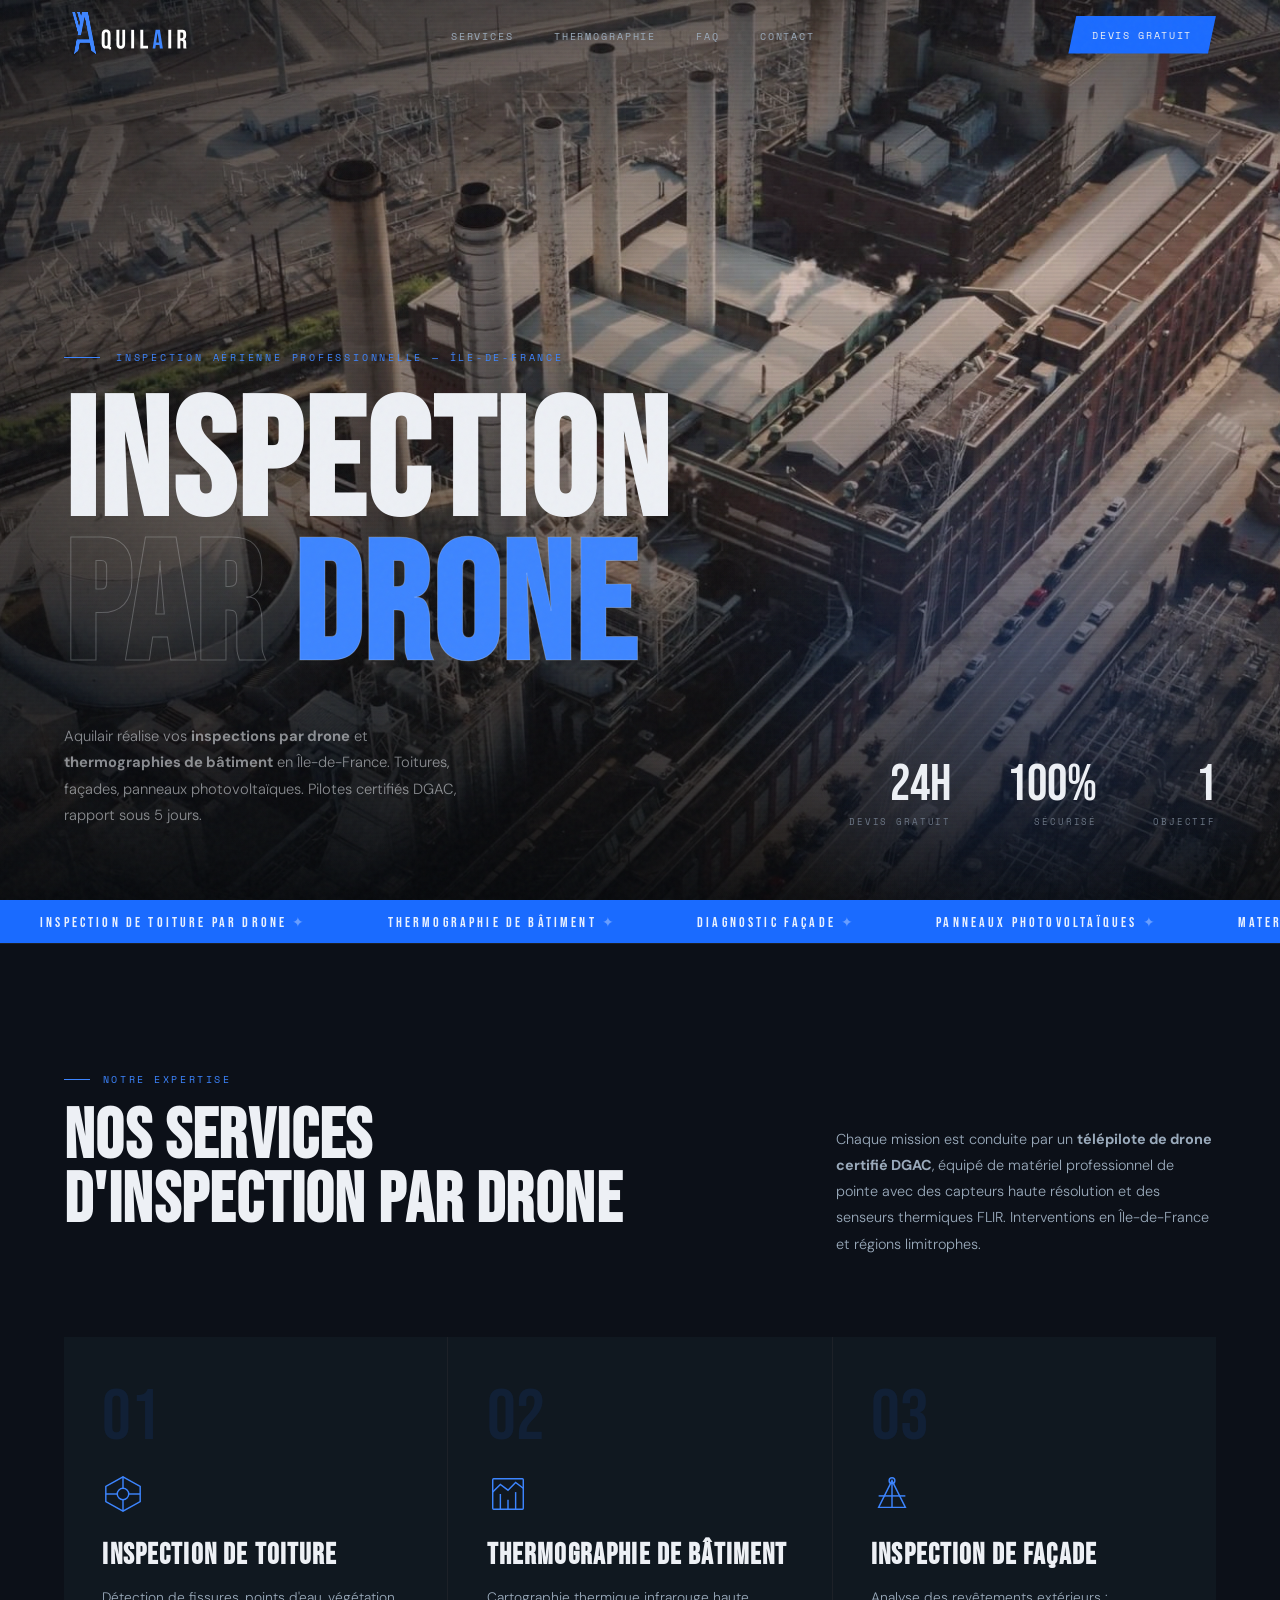
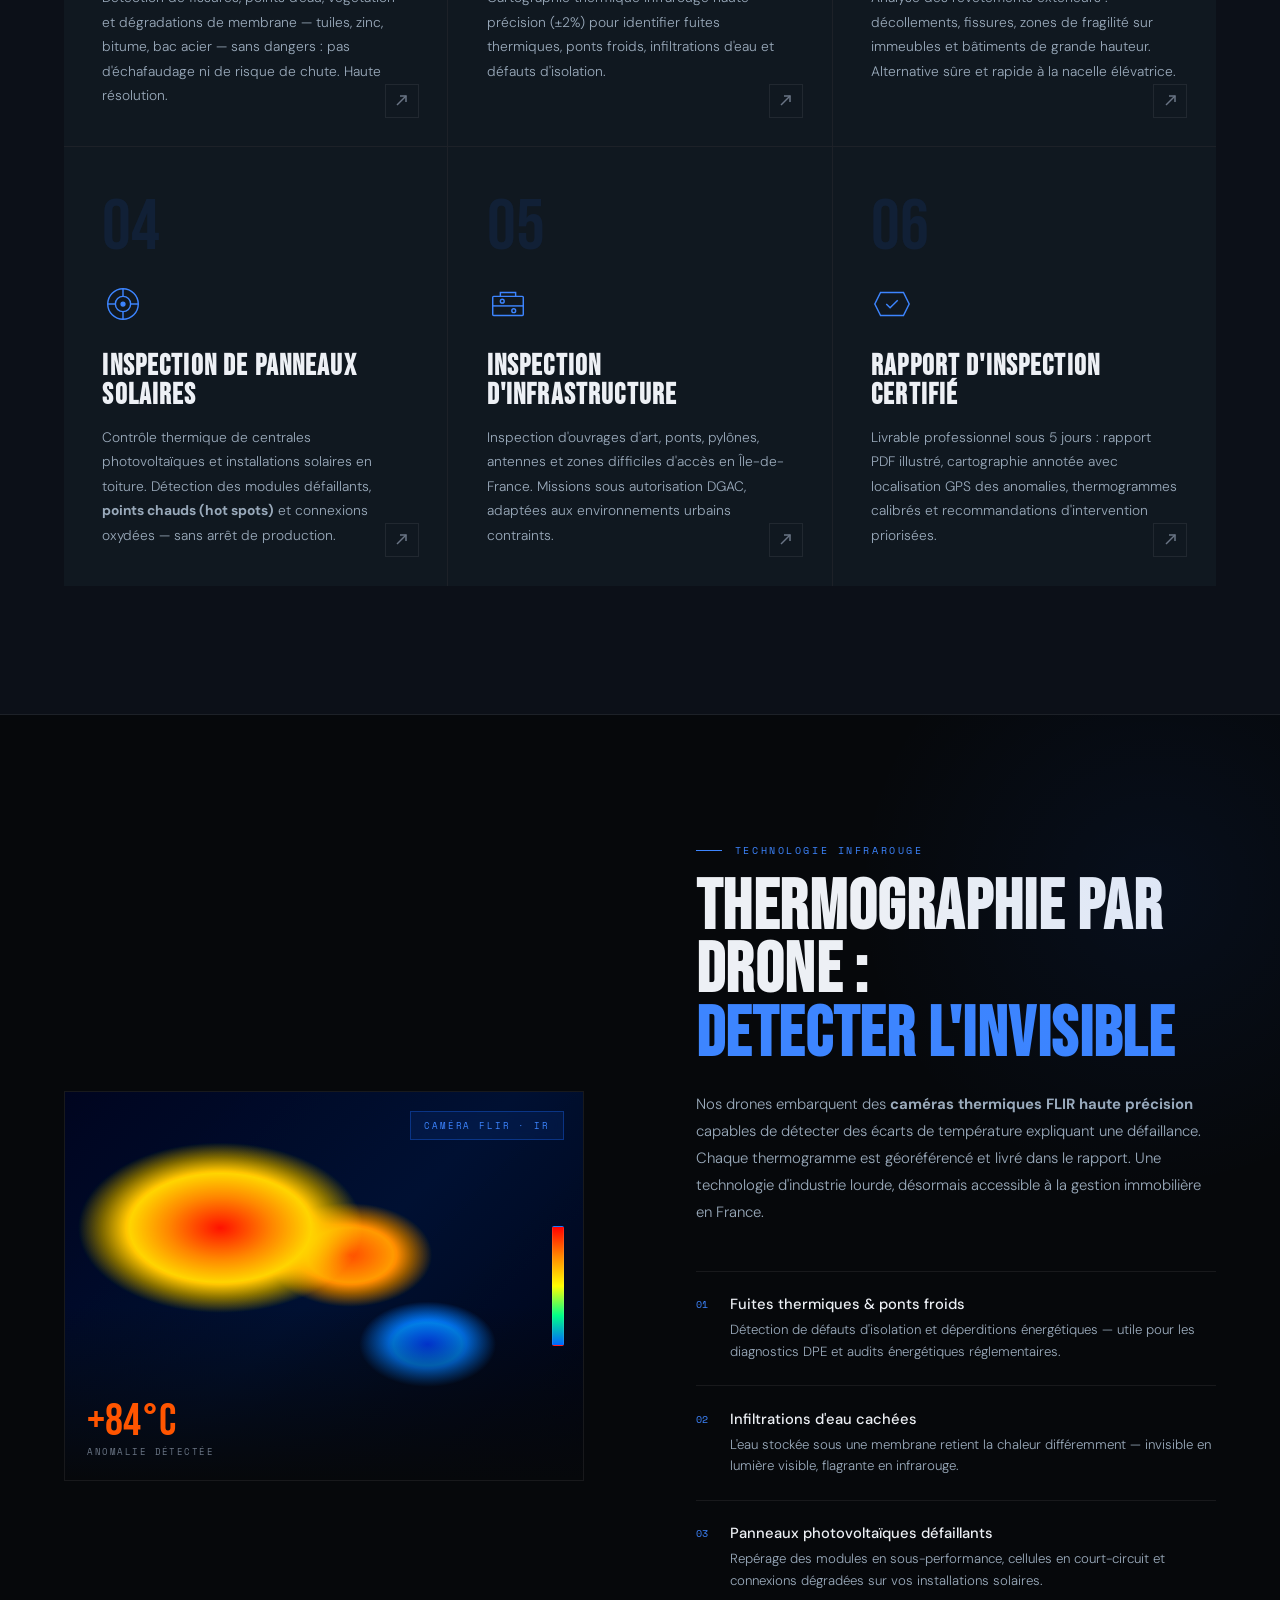
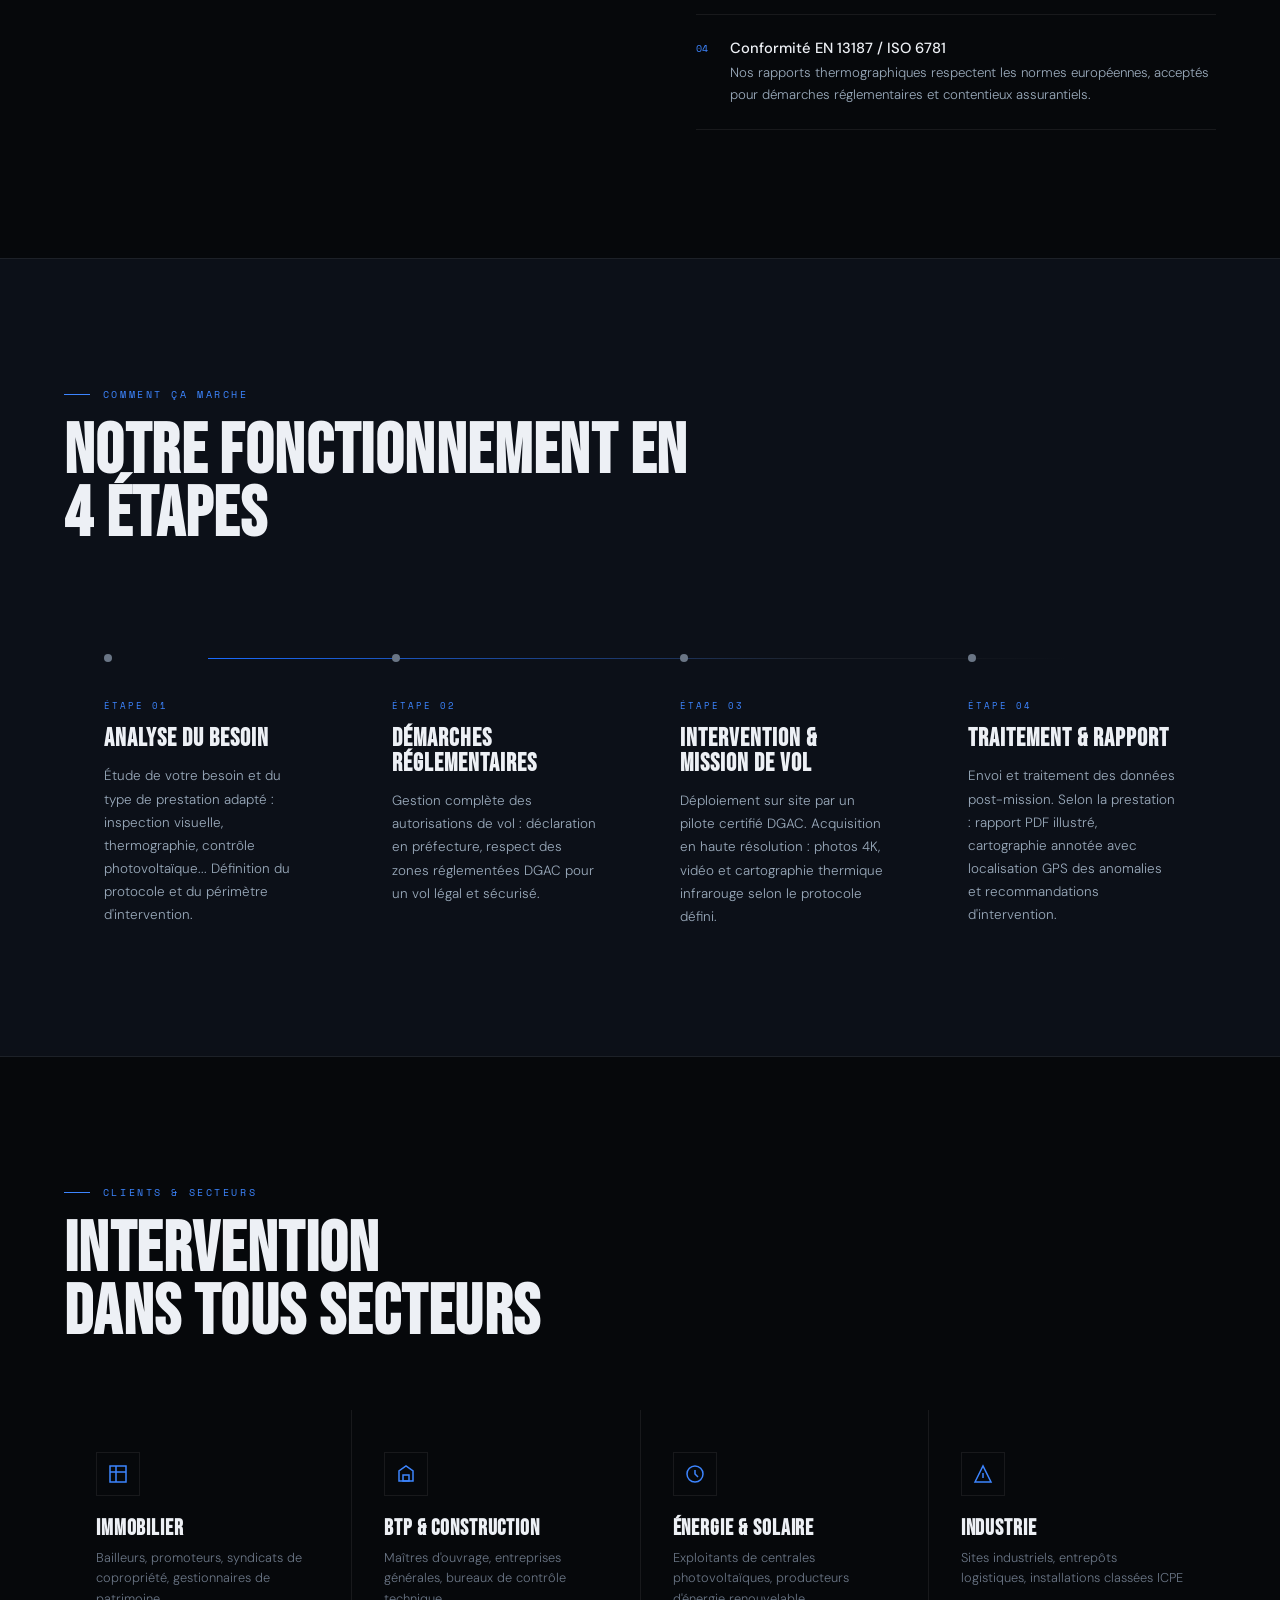
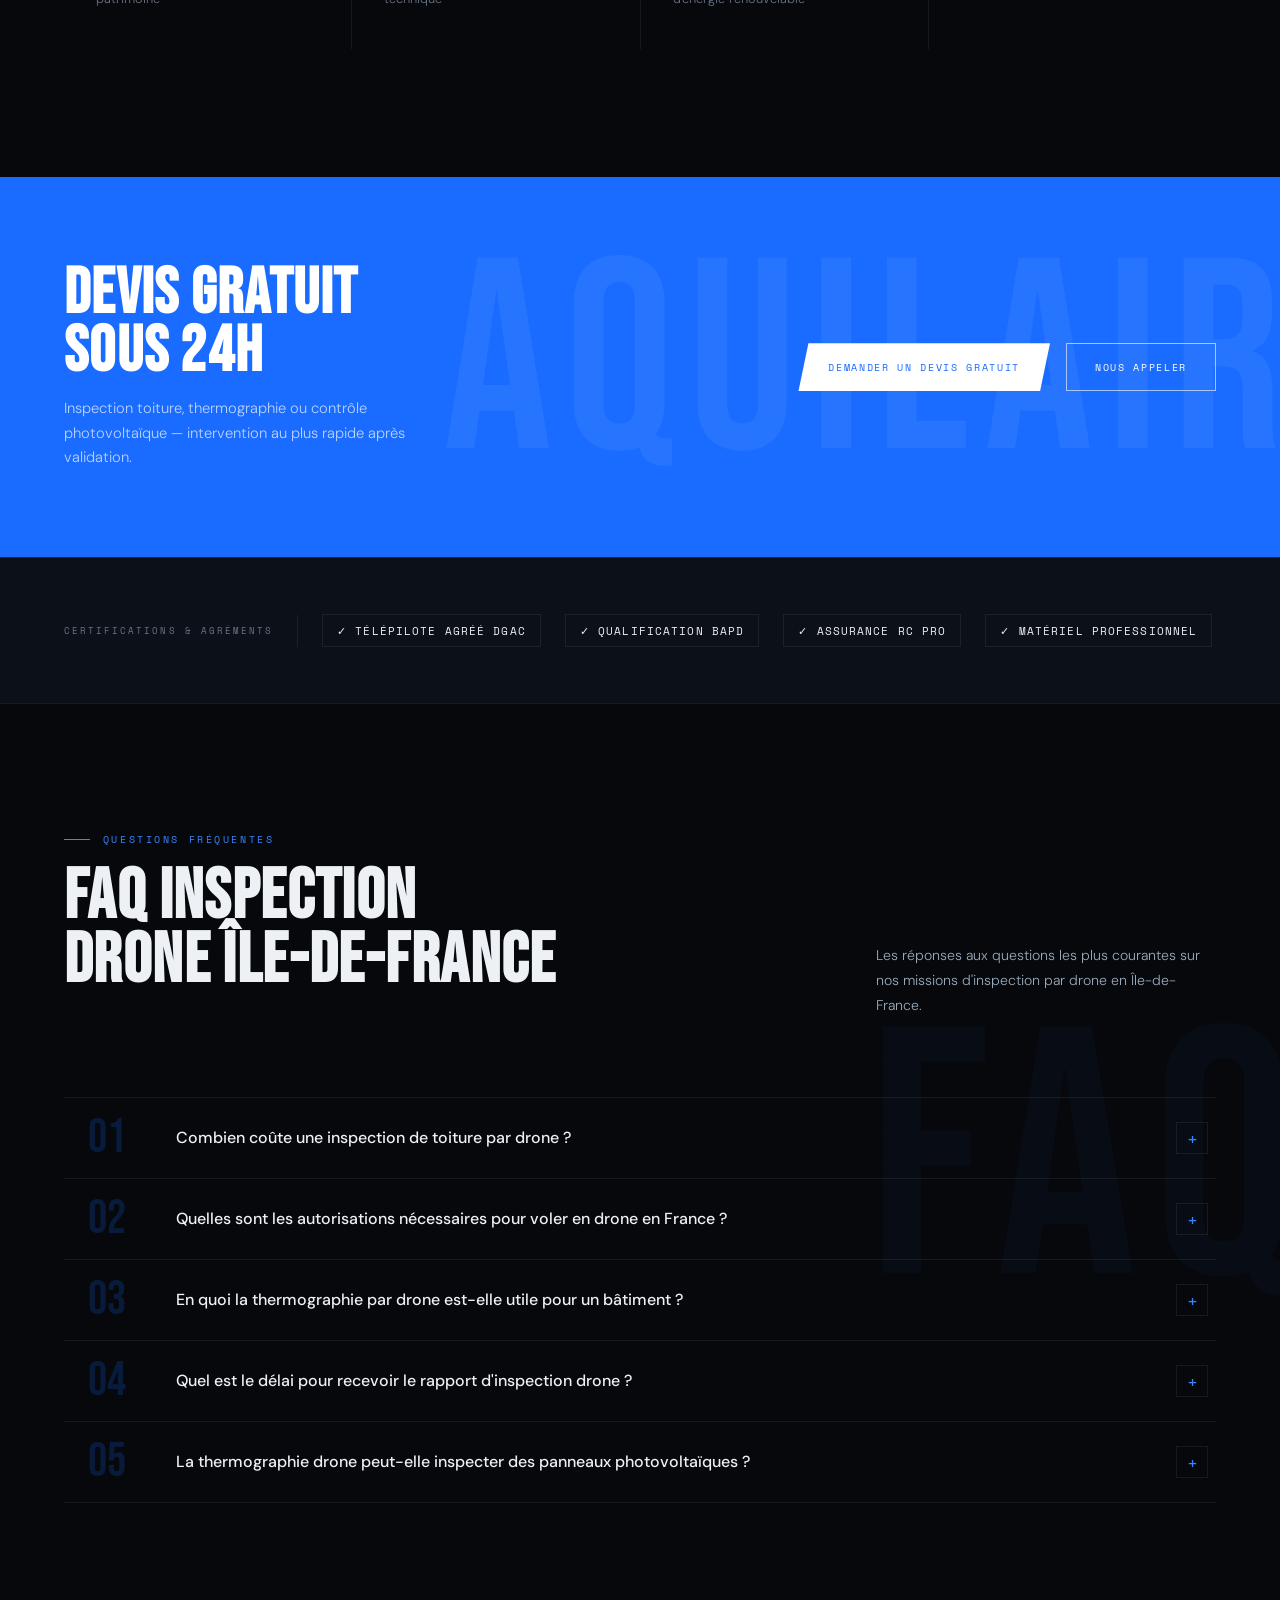
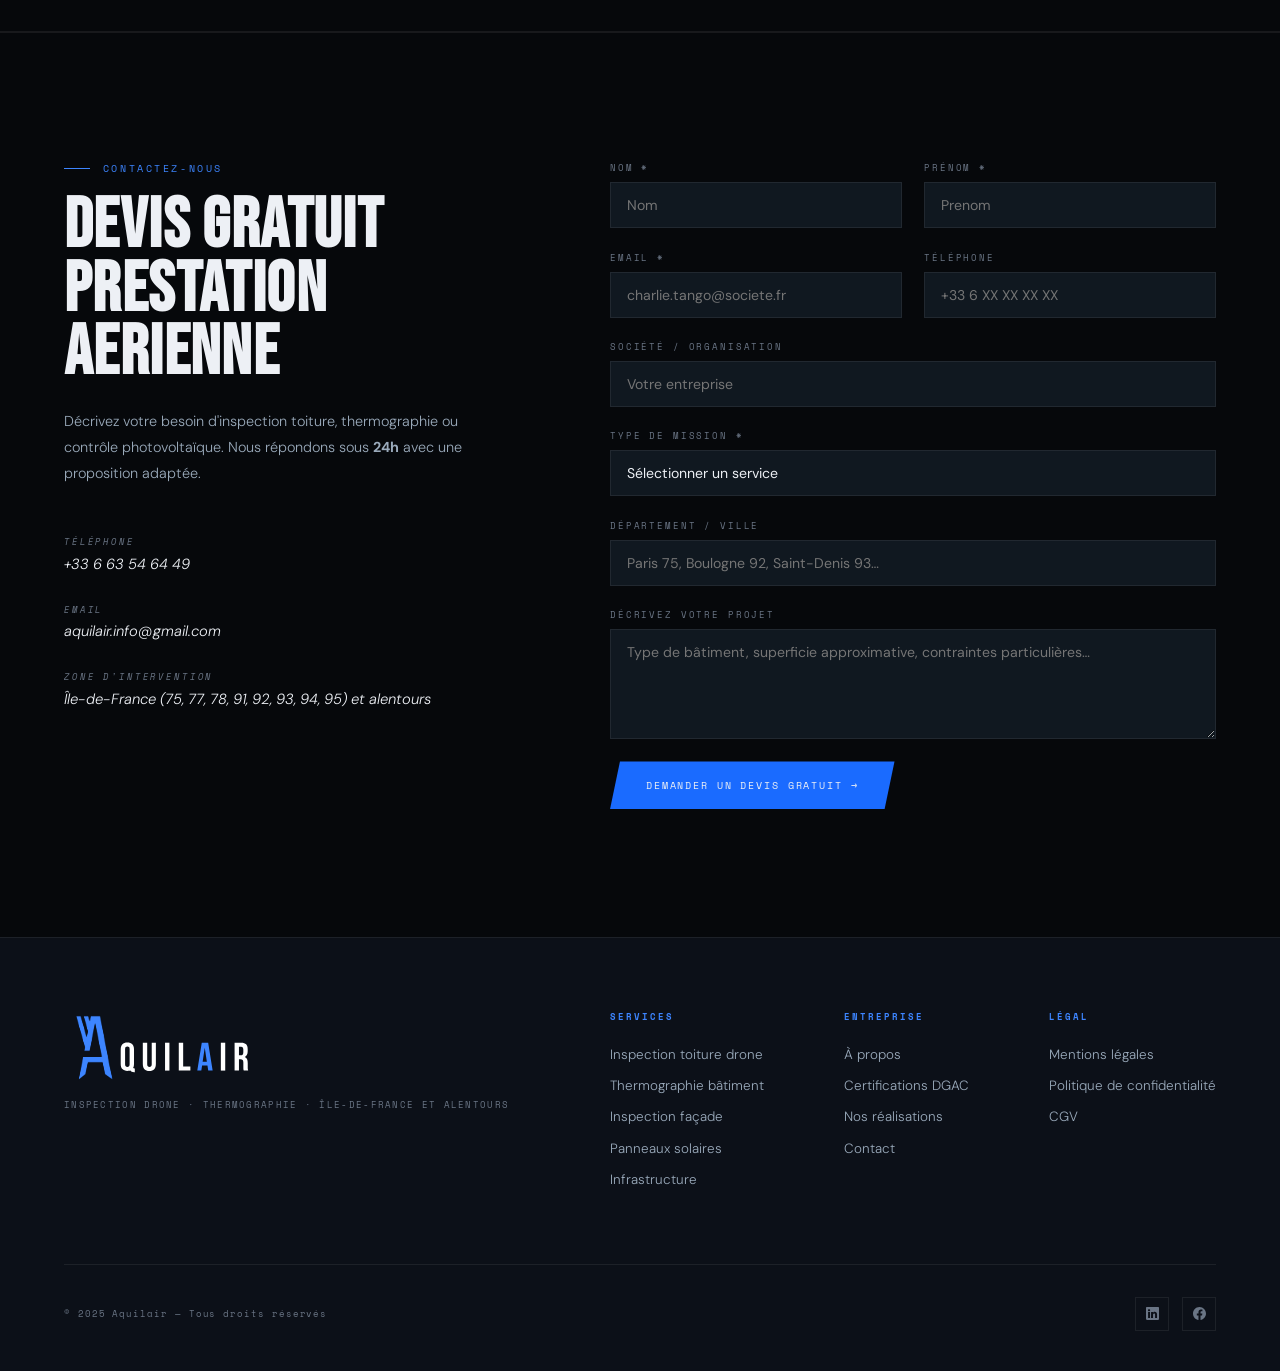
==== commit 9de6d87f: "ajout favicon" ====
--- a/index.html
+++ b/index.html
@@ -181,9 +181,7 @@
 
 
   <!-- Favicon & PWA -->
-  <!-- <link rel="icon" type="image/svg+xml" href="./assets/ressources/images/favicon.svg"> À décommenter quand tu auras le fichier -->
-  <!-- <link rel="icon" type="image/png" sizes="32x32" href="./assets/ressources/images/favicon-32x32.png"> À décommenter quand tu auras le fichier -->
-  <!-- <link rel="apple-touch-icon" sizes="180x180" href="./assets/ressources/images/apple-touch-icon.png"> À décommenter quand tu auras le fichier -->
+  <link rel="icon" type="image/png" href="./favicon64x64.png">
 
 
 
@@ -195,8 +193,11 @@
   <!-- ══ NAV ══════════════════════════════════════════════════ -->
   <nav class="nav" role="navigation" aria-label="Navigation principale">
     <a href="/" class="nav-logo" aria-label="Aquilair — Retour à l'accueil">
-      <img src="./assets/ressources/images/logo_complet.svg" alt="Logo Aquilair — Inspection drone Île-de-France"
-        width="100" height="50">
+      <picture>
+        <source srcset="./assets/ressources/images/logo_complet.svg" type="image/svg+xml">
+        <img src="./assets/ressources/images/logo_complet.png" alt="Logo Aquilair — Inspection drone Île-de-France"
+         width="100" height="50">
+      </picture>
     </a>
     <ul class="nav-links" role="list">
       <li><a href="#services">Services</a></li>
@@ -777,8 +778,11 @@
     <div class="footer-top">
       <div>
         <a href="/" class="footer-brand" aria-label="Aquilair — Retour à l'accueil">
-          <img src="./assets/ressources/images/logo_complet.svg" alt="Logo Aquilair — Inspection drone Île-de-France"
-            width="120" height="60">
+          <picture>
+            <source srcset="./assets/ressources/images/logo_complet.svg" type="image/svg+xml">
+            <img src="./assets/ressources/images/logo_complet.png" alt="Logo Aquilair — Inspection drone Île-de-France"
+              width="120" height="60">
+          </picture>
         </a>
         <div class="footer-tagline">Inspection drone · Thermographie · Île-de-France et alentours</div>
       </div>
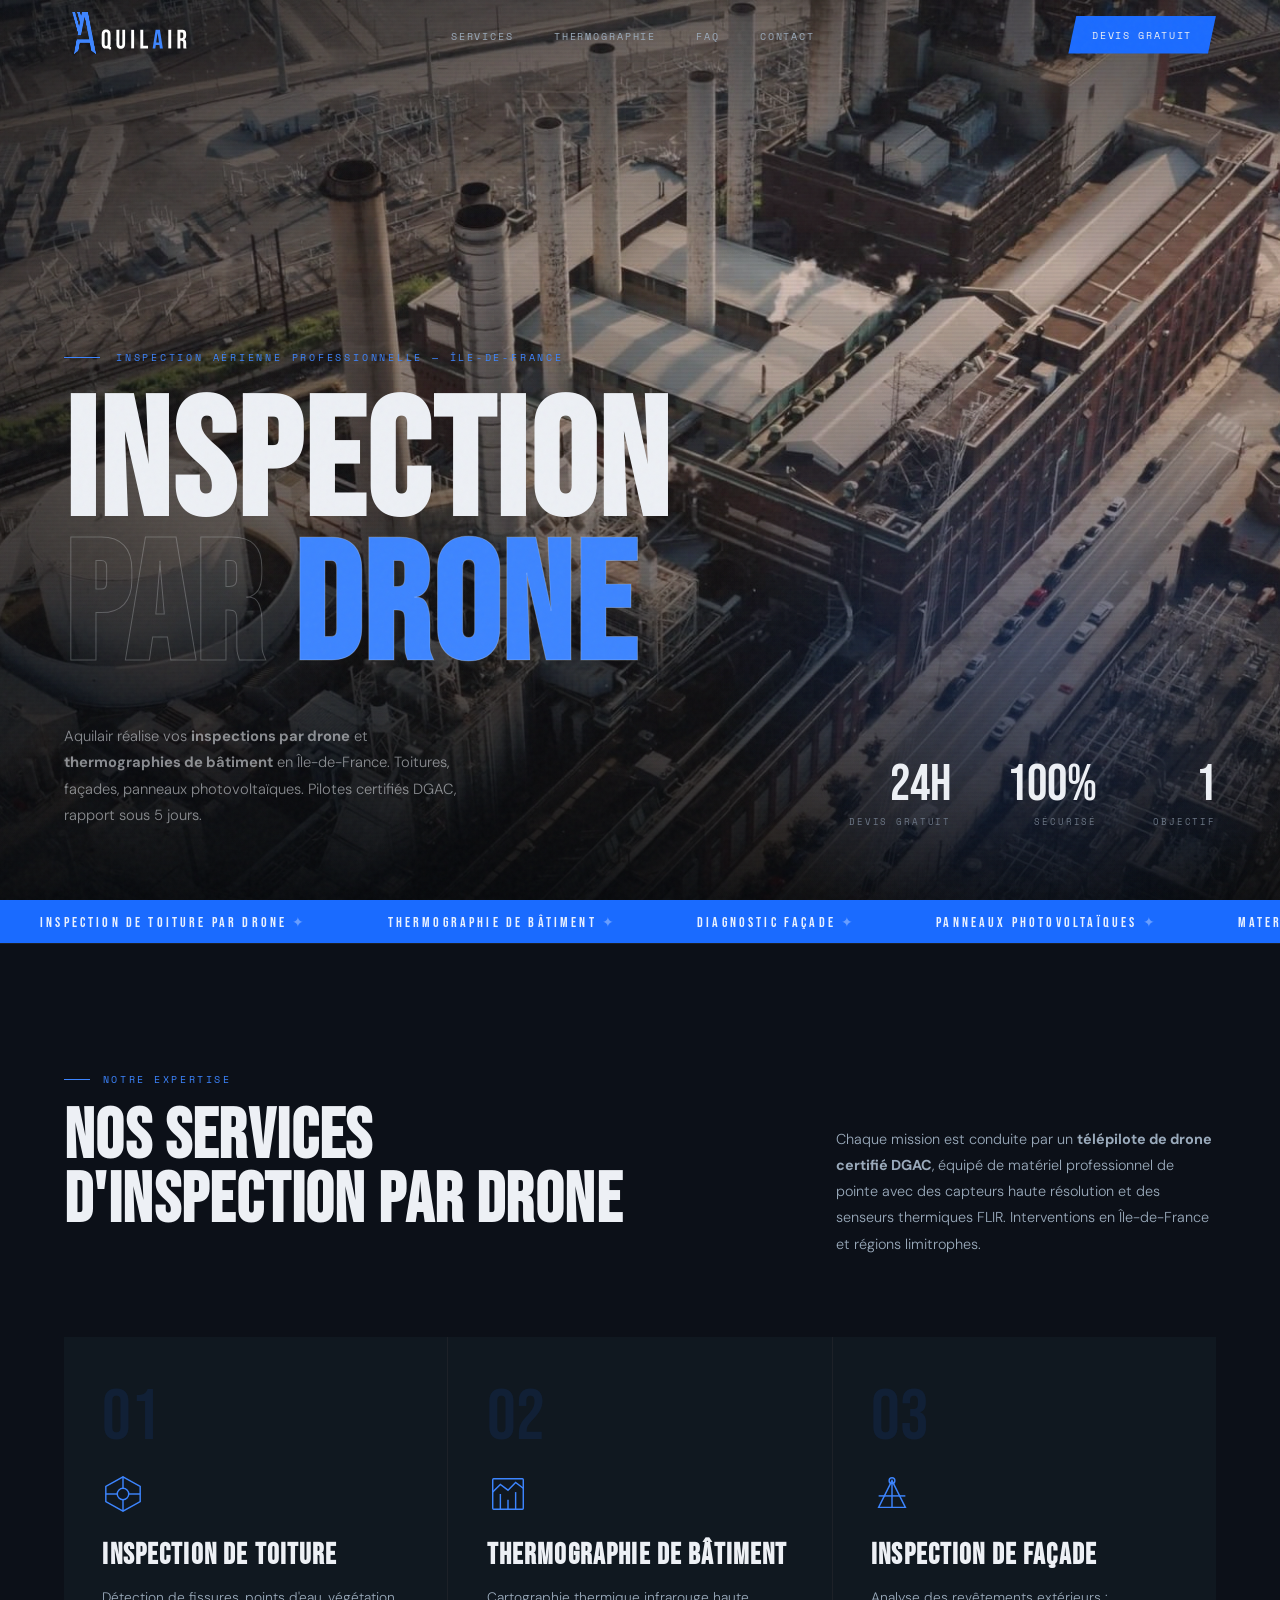
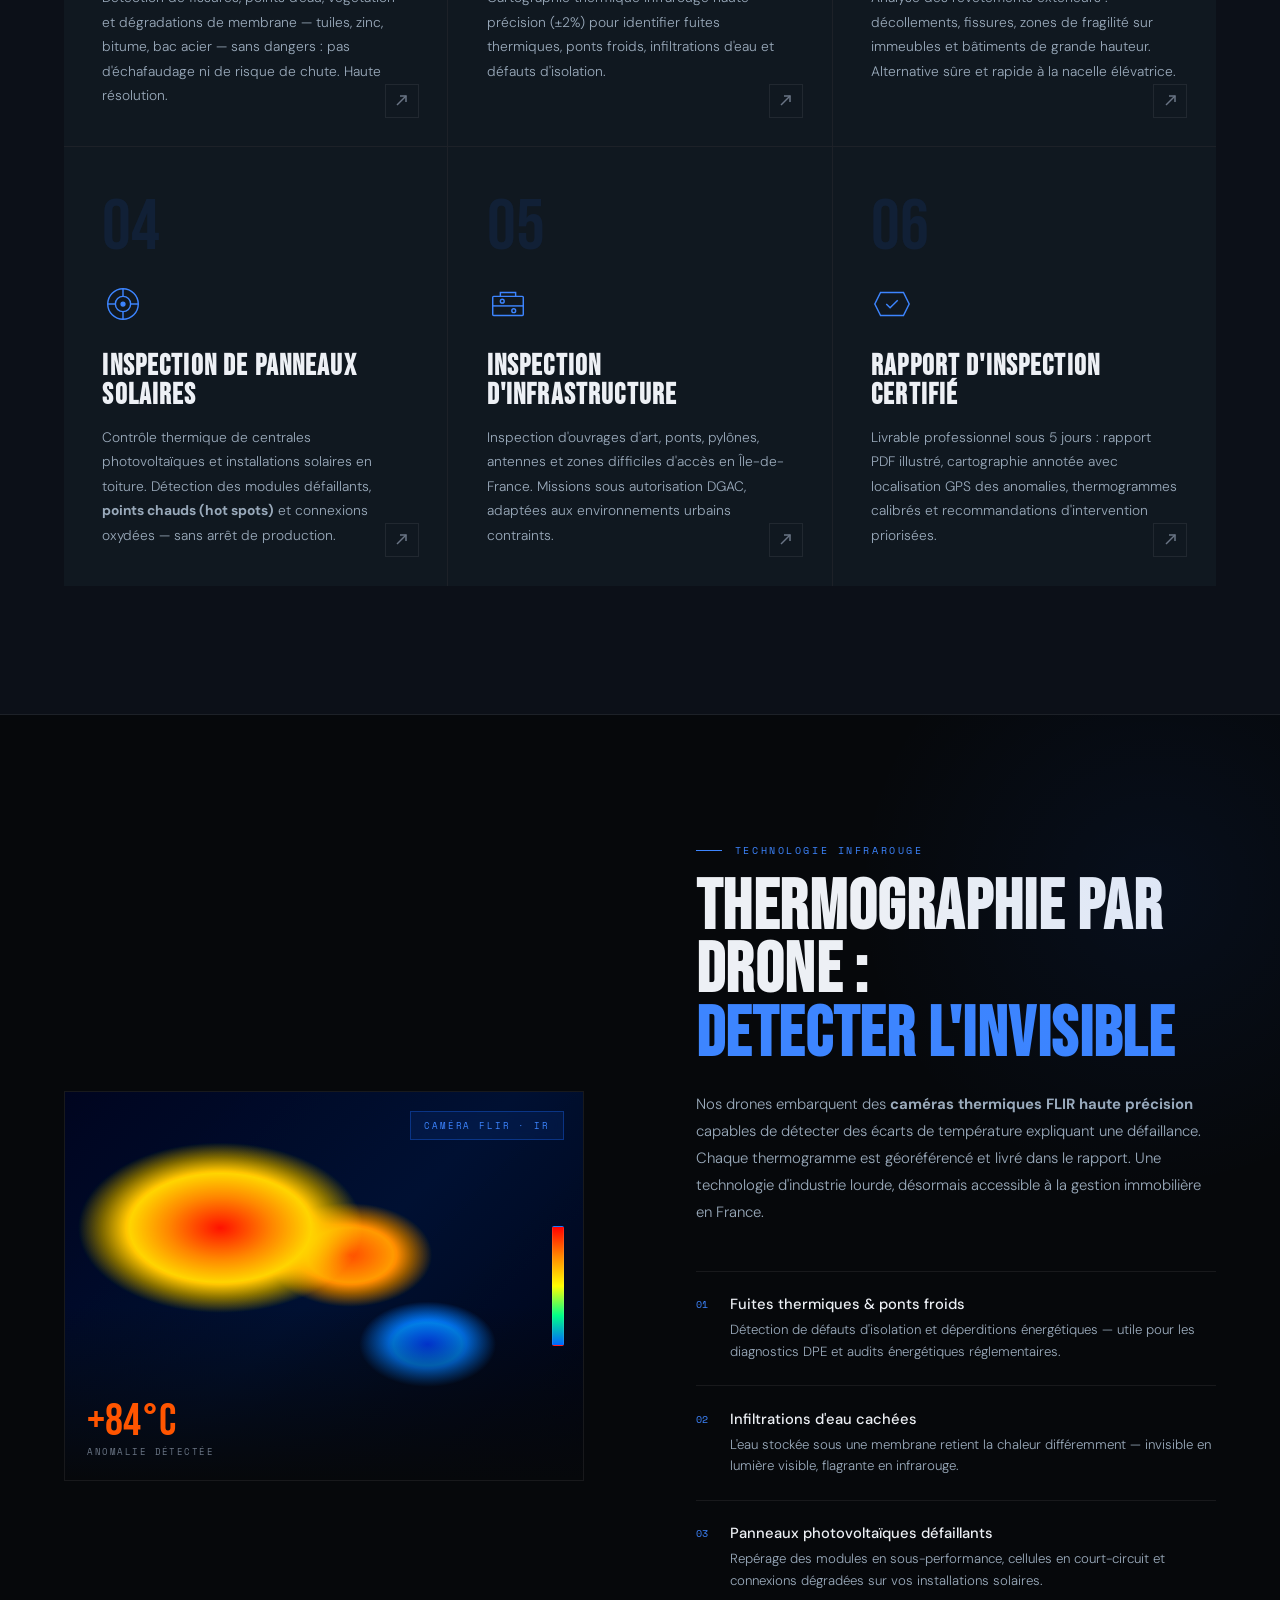
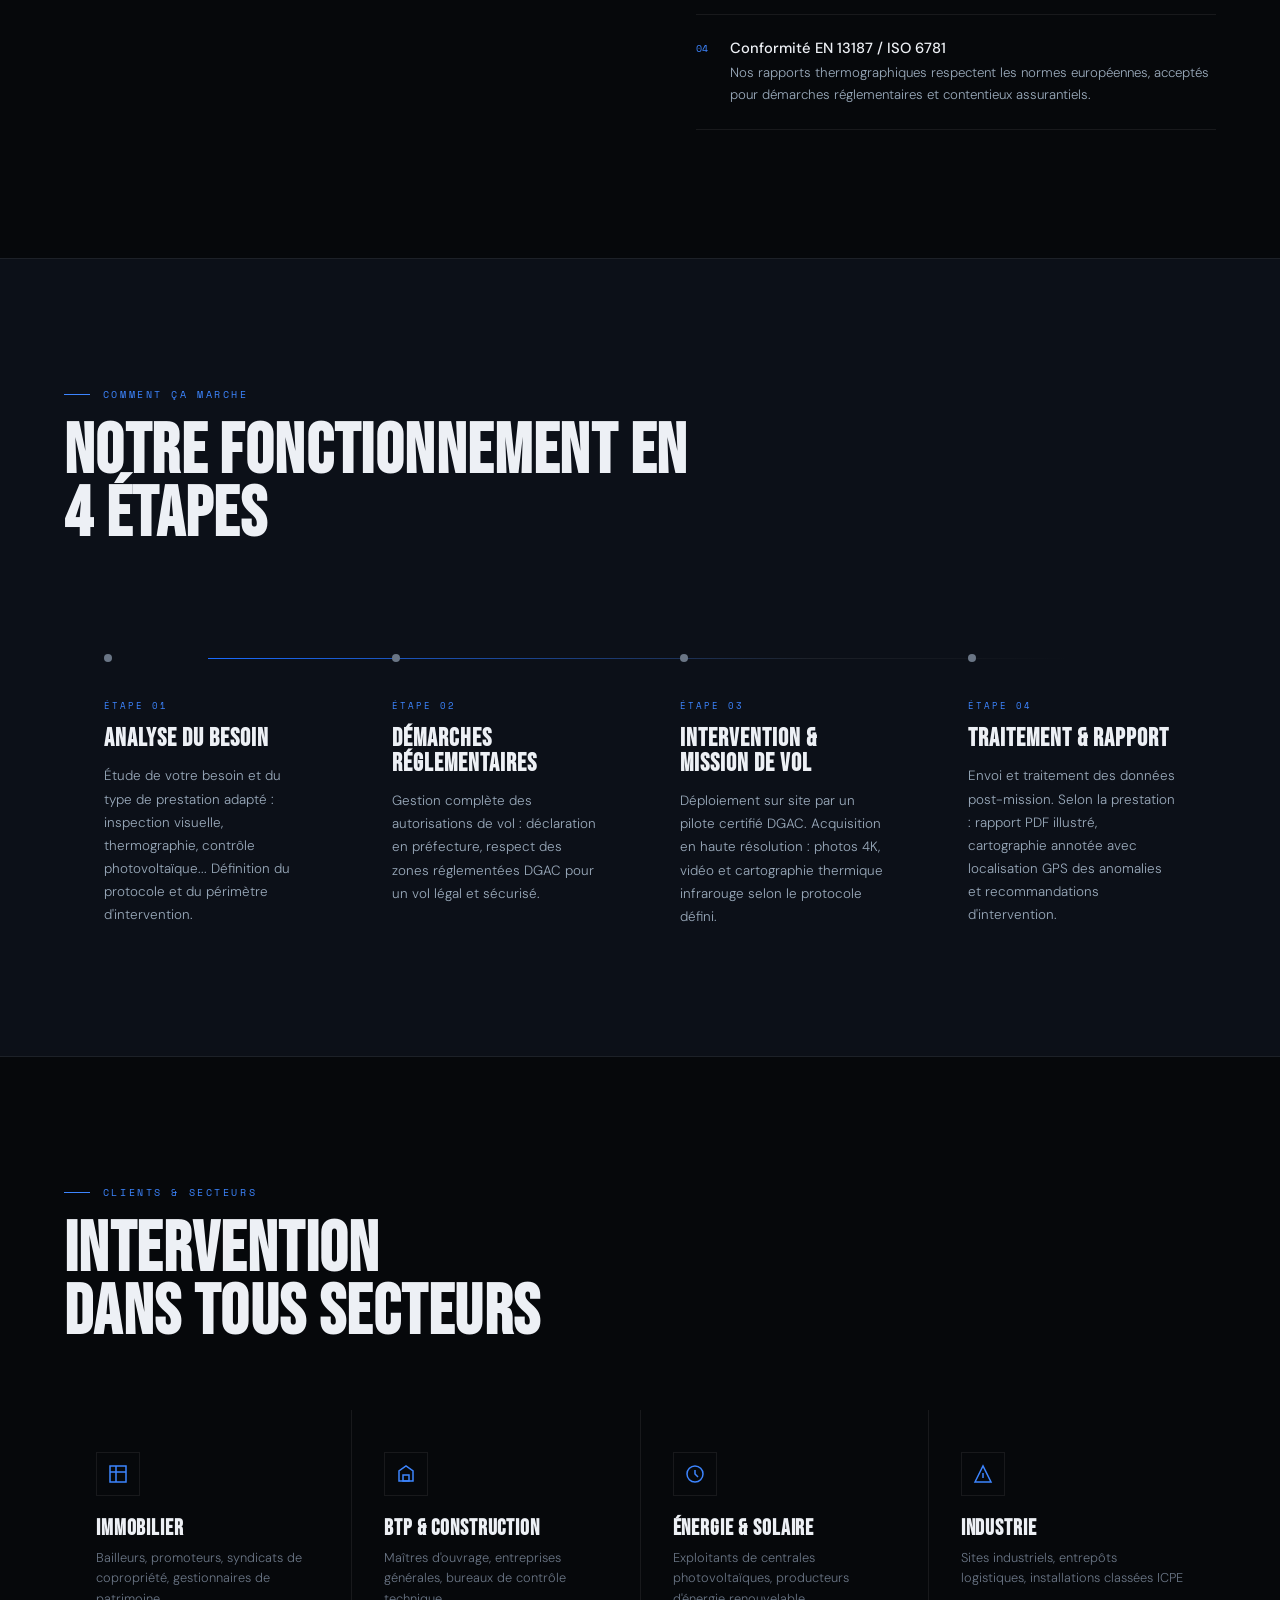
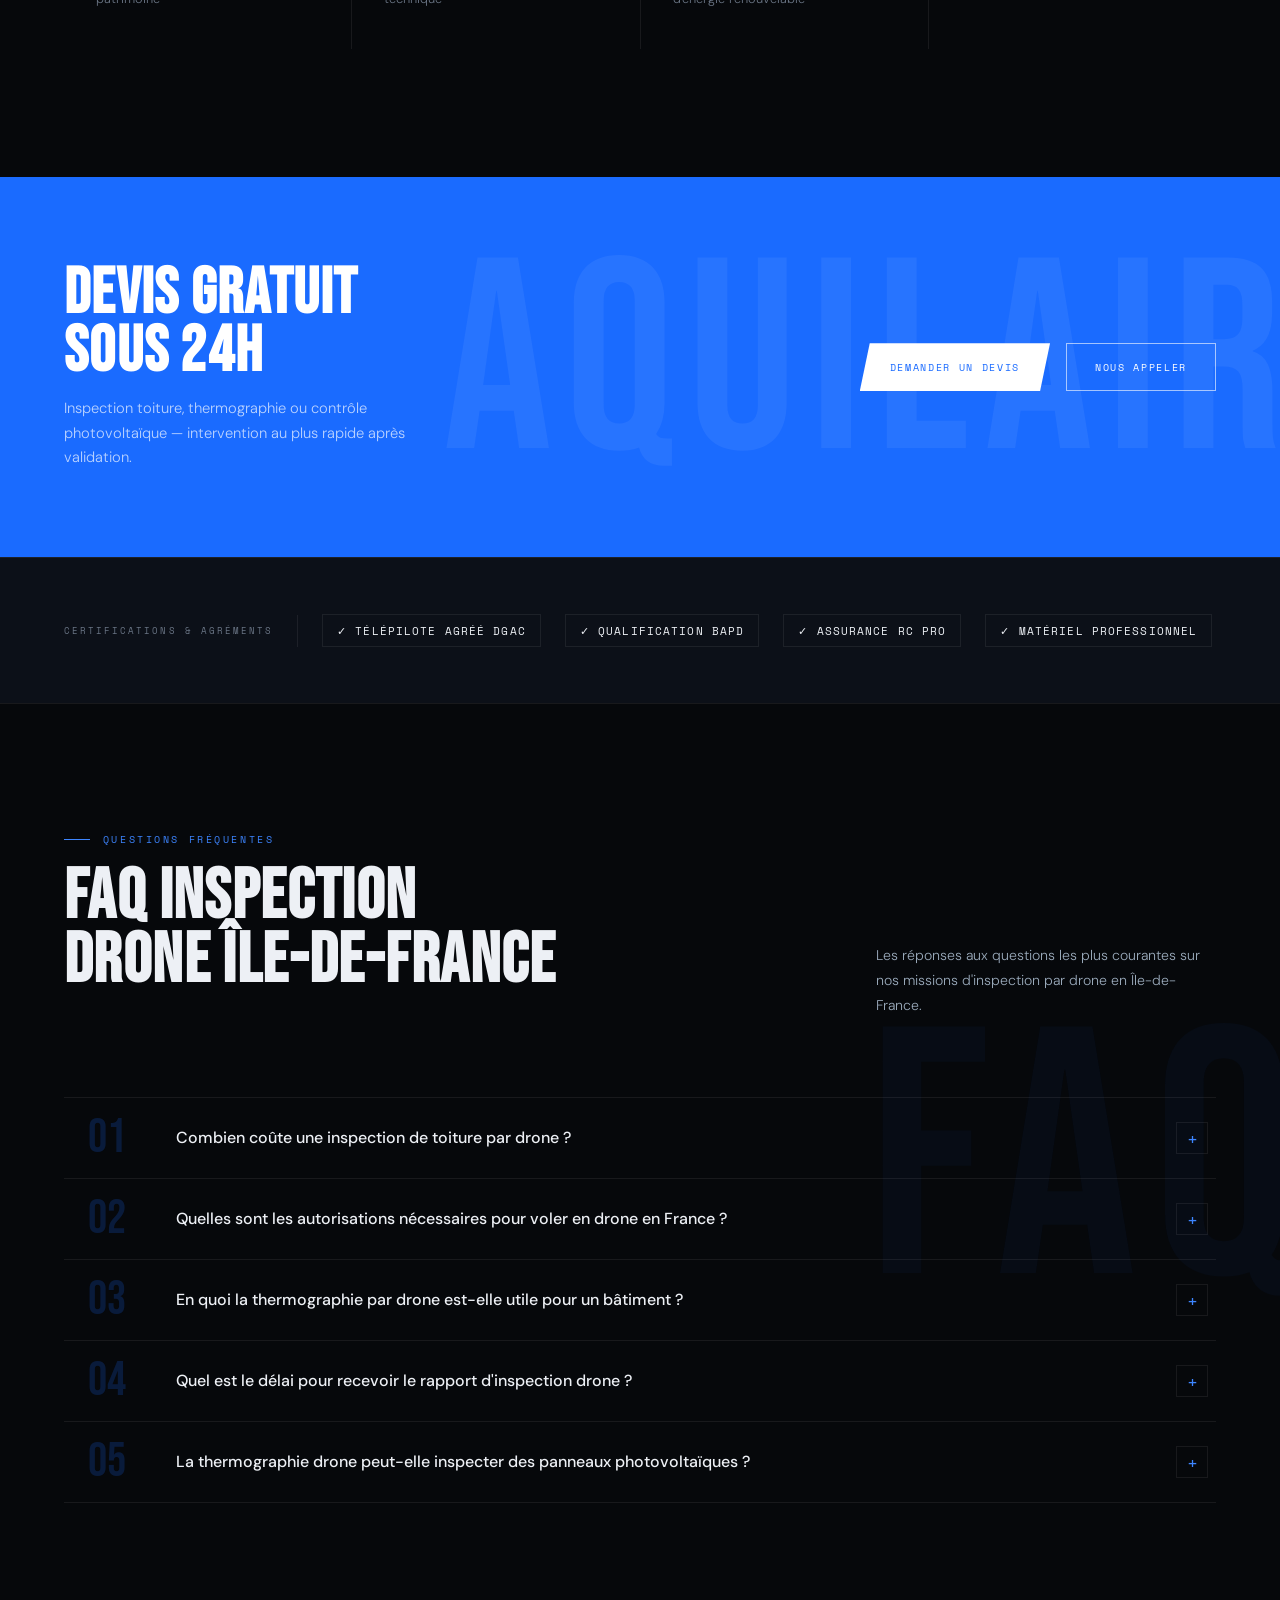
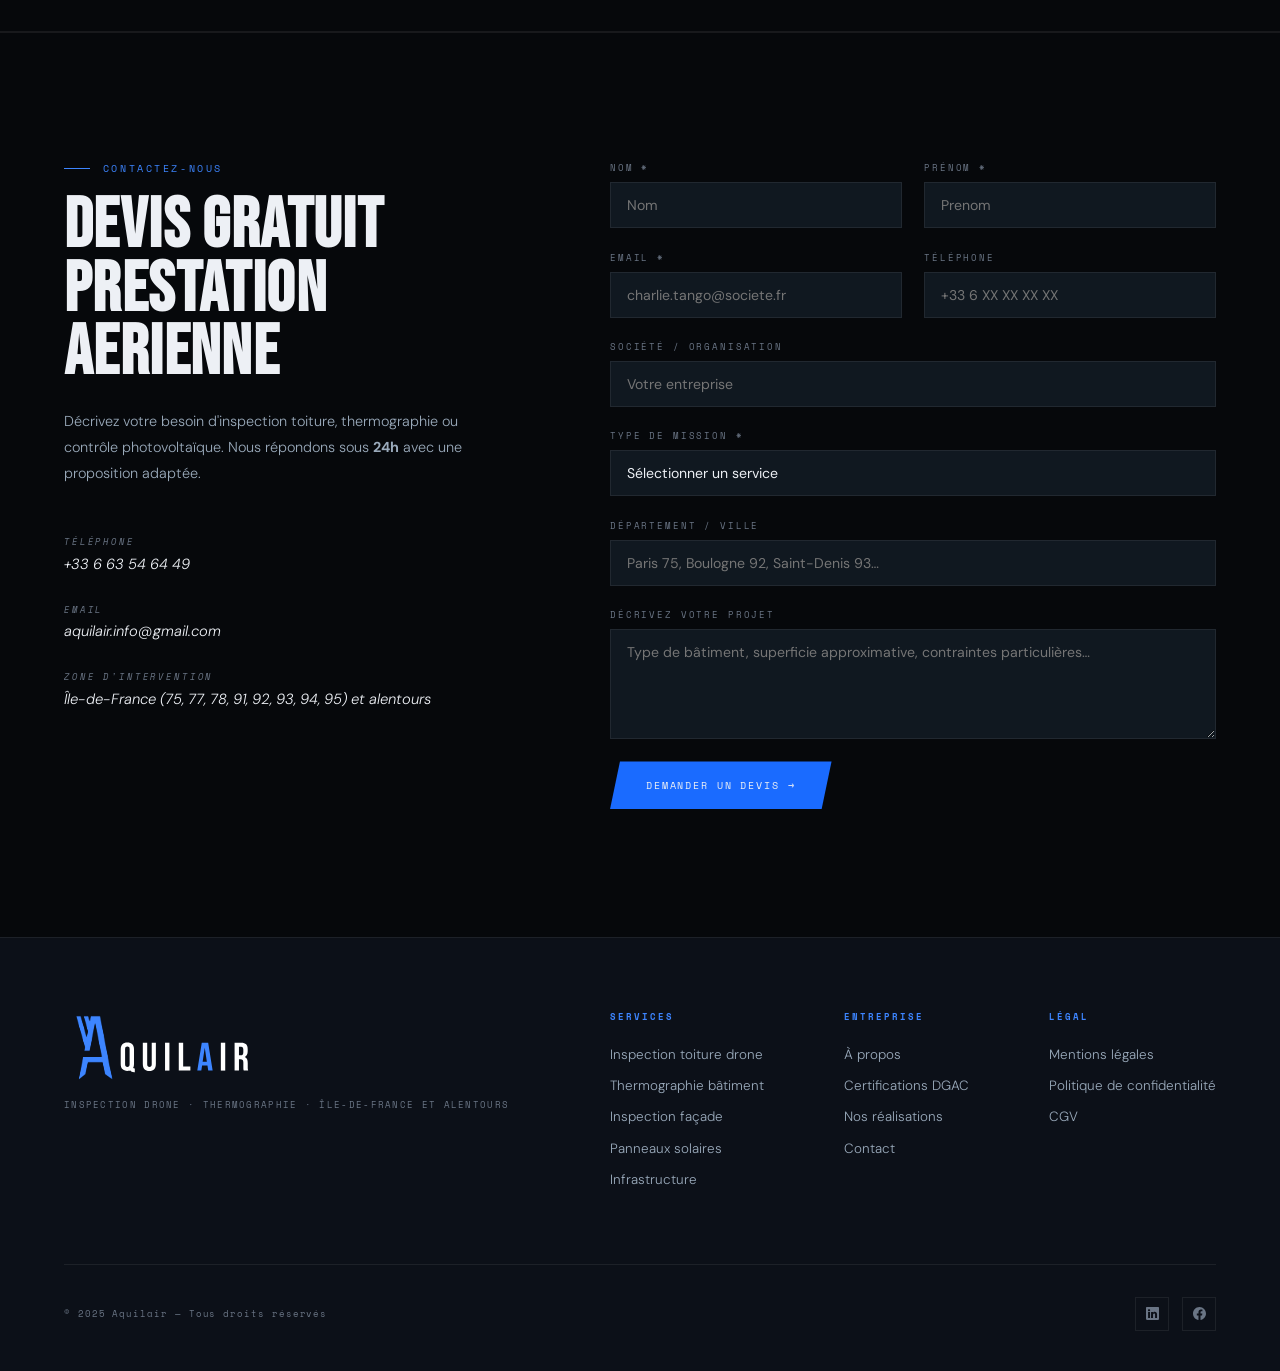
==== commit a0b5f26b: "ajout cgv" ====
--- a/index.html
+++ b/index.html
@@ -180,9 +180,11 @@
 
 
 
-  <!-- Favicon & PWA -->
-  <link rel="icon" type="image/png" href="./favicon64x64.png">
-
+<!-- Favicon -->
+<link rel="icon" href="./assets/ressources/images/favicon.ico" sizes="any">
+<link rel="icon" type="image/png" sizes="32x32" href="./assets/ressources/images/favicon-32x32.png">
+<link rel="icon" type="image/png" sizes="16x16" href="./assets/ressources/images/favicon-16x16.png">
+<link rel="apple-touch-icon" sizes="180x180" href="./assets/ressources/images/apple-touch-icon.png">
 
 
   <link rel="stylesheet" href="./assets/css/style.css">
@@ -584,7 +586,7 @@
           après validation.</p>
       </div>
       <div class="cta-actions">
-        <a href="#contact" class="btn-white">Demander un devis gratuit</a>
+        <a href="#contact" class="btn-white">Demander un devis</a>
         <a href="tel:+33663546449" class="btn-outline-white">Nous appeler</a>
       </div>
     </div>
@@ -767,7 +769,7 @@
           <textarea id="message" name="message"
             placeholder="Type de bâtiment, superficie approximative, contraintes particulières…"></textarea>
         </div>
-        <button type="submit" class="form-submit">Demander un devis gratuit →</button>
+        <button type="submit" class="form-submit">Demander un devis →</button>
       </form>
     </div>
   </section>
@@ -811,7 +813,7 @@
           <ul role="list">
             <li><a href="#">Mentions légales</a></li>
             <li><a href="#">Politique de confidentialité</a></li>
-            <li><a href="#">CGV</a></li>
+            <li><a href="/cgv.html">CGV</a></li>
           </ul>
         </div>
       </nav>
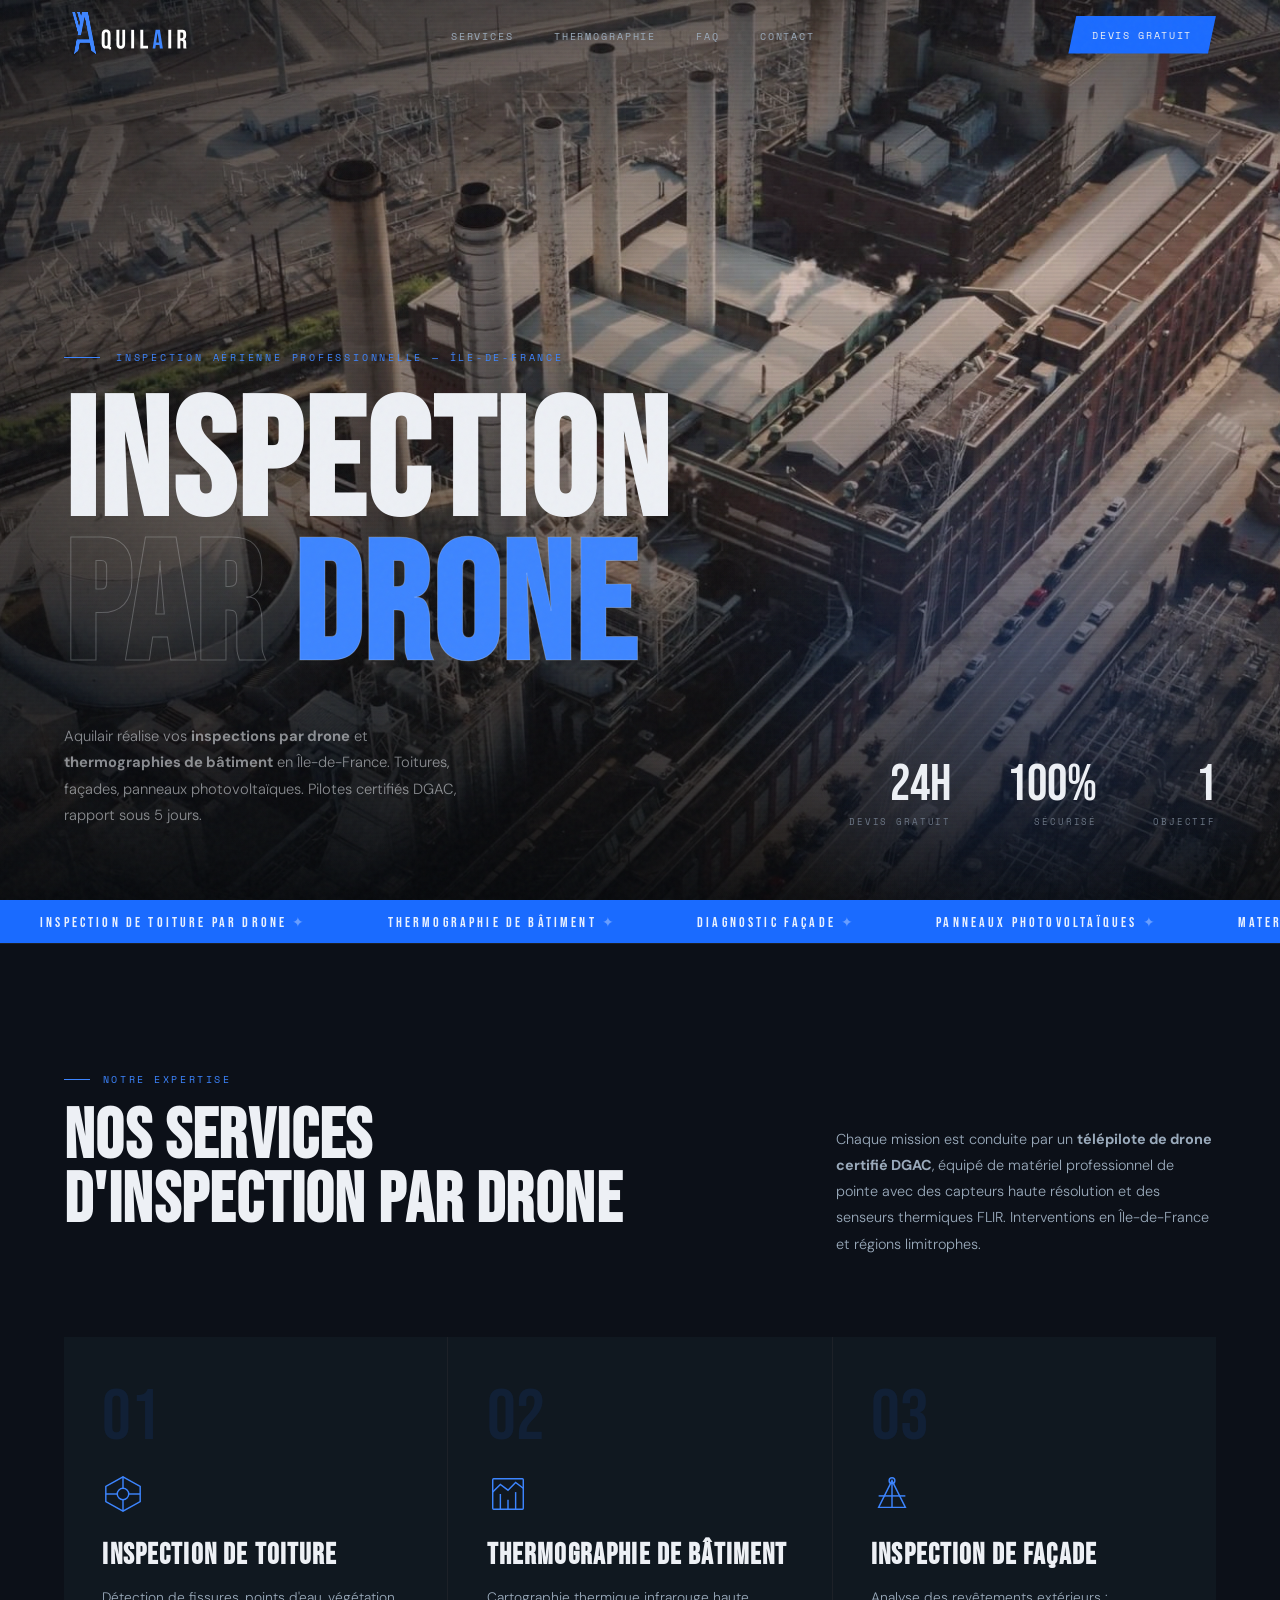
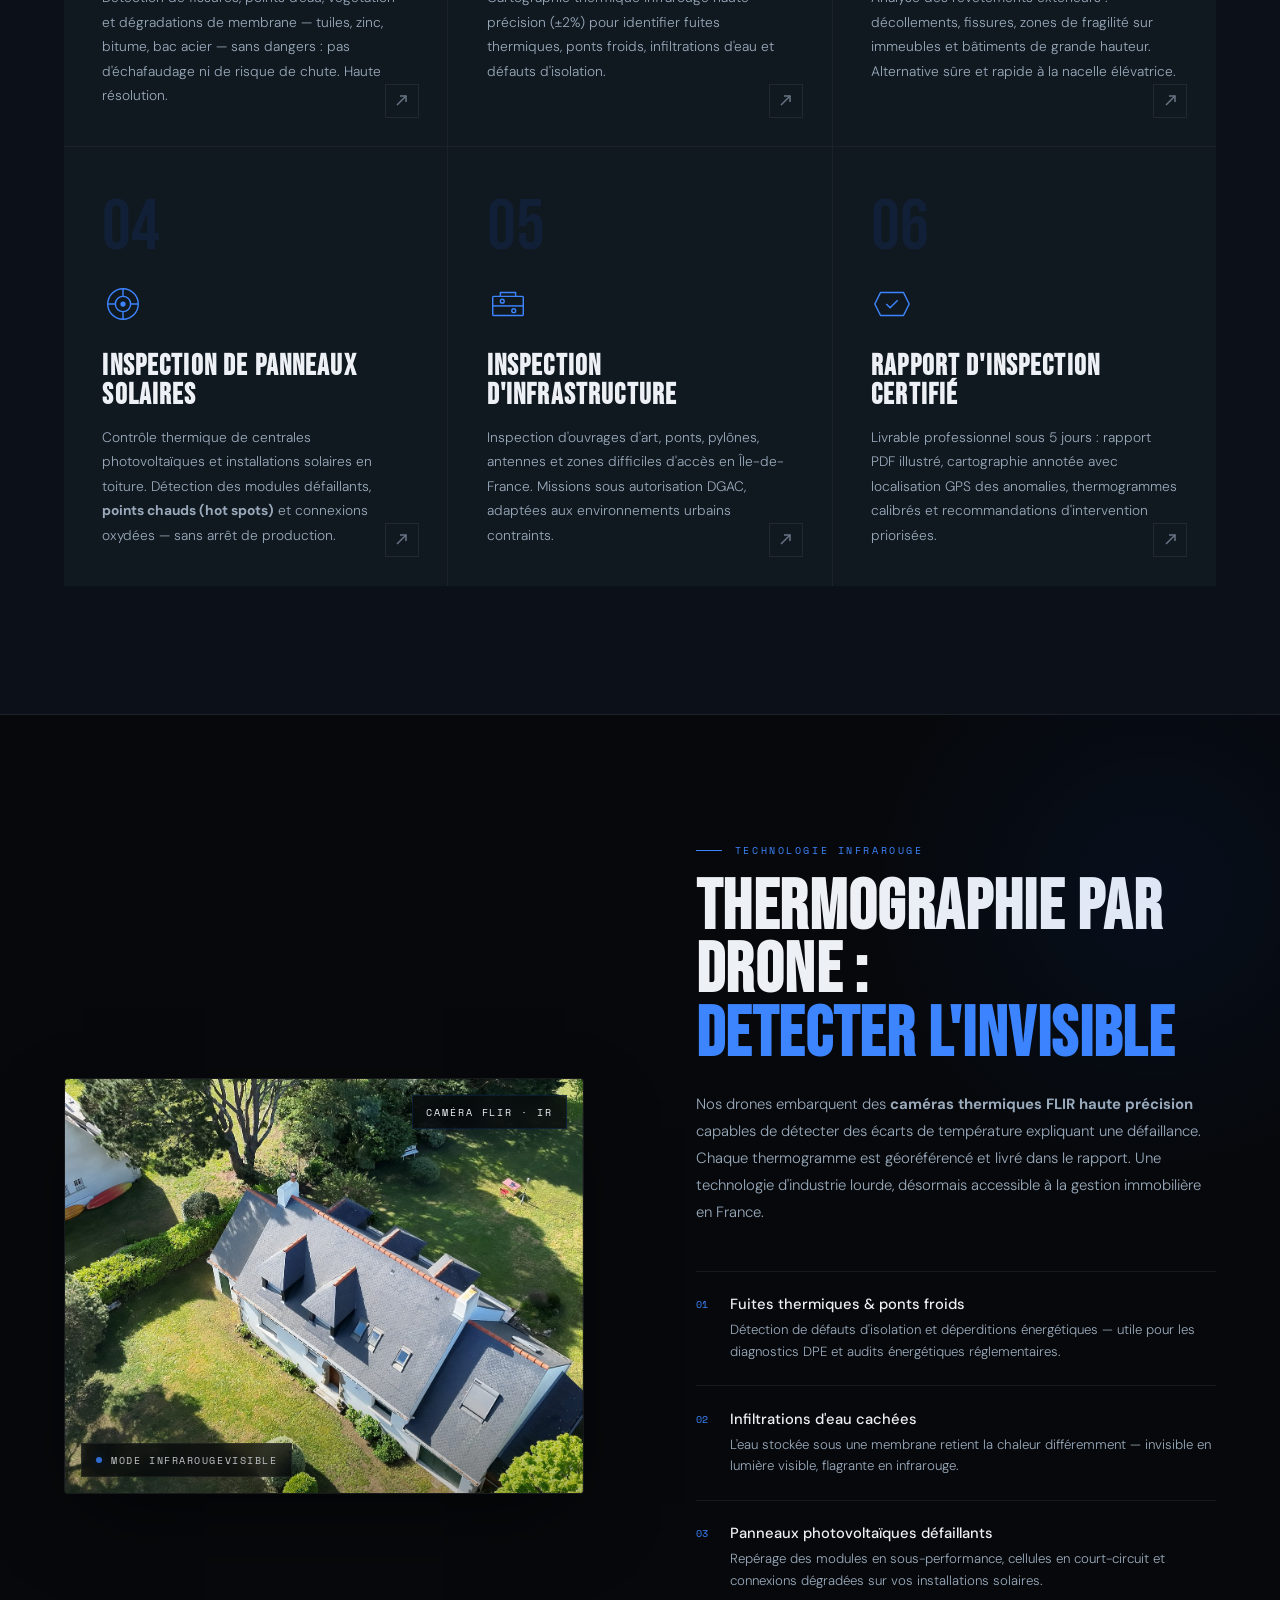
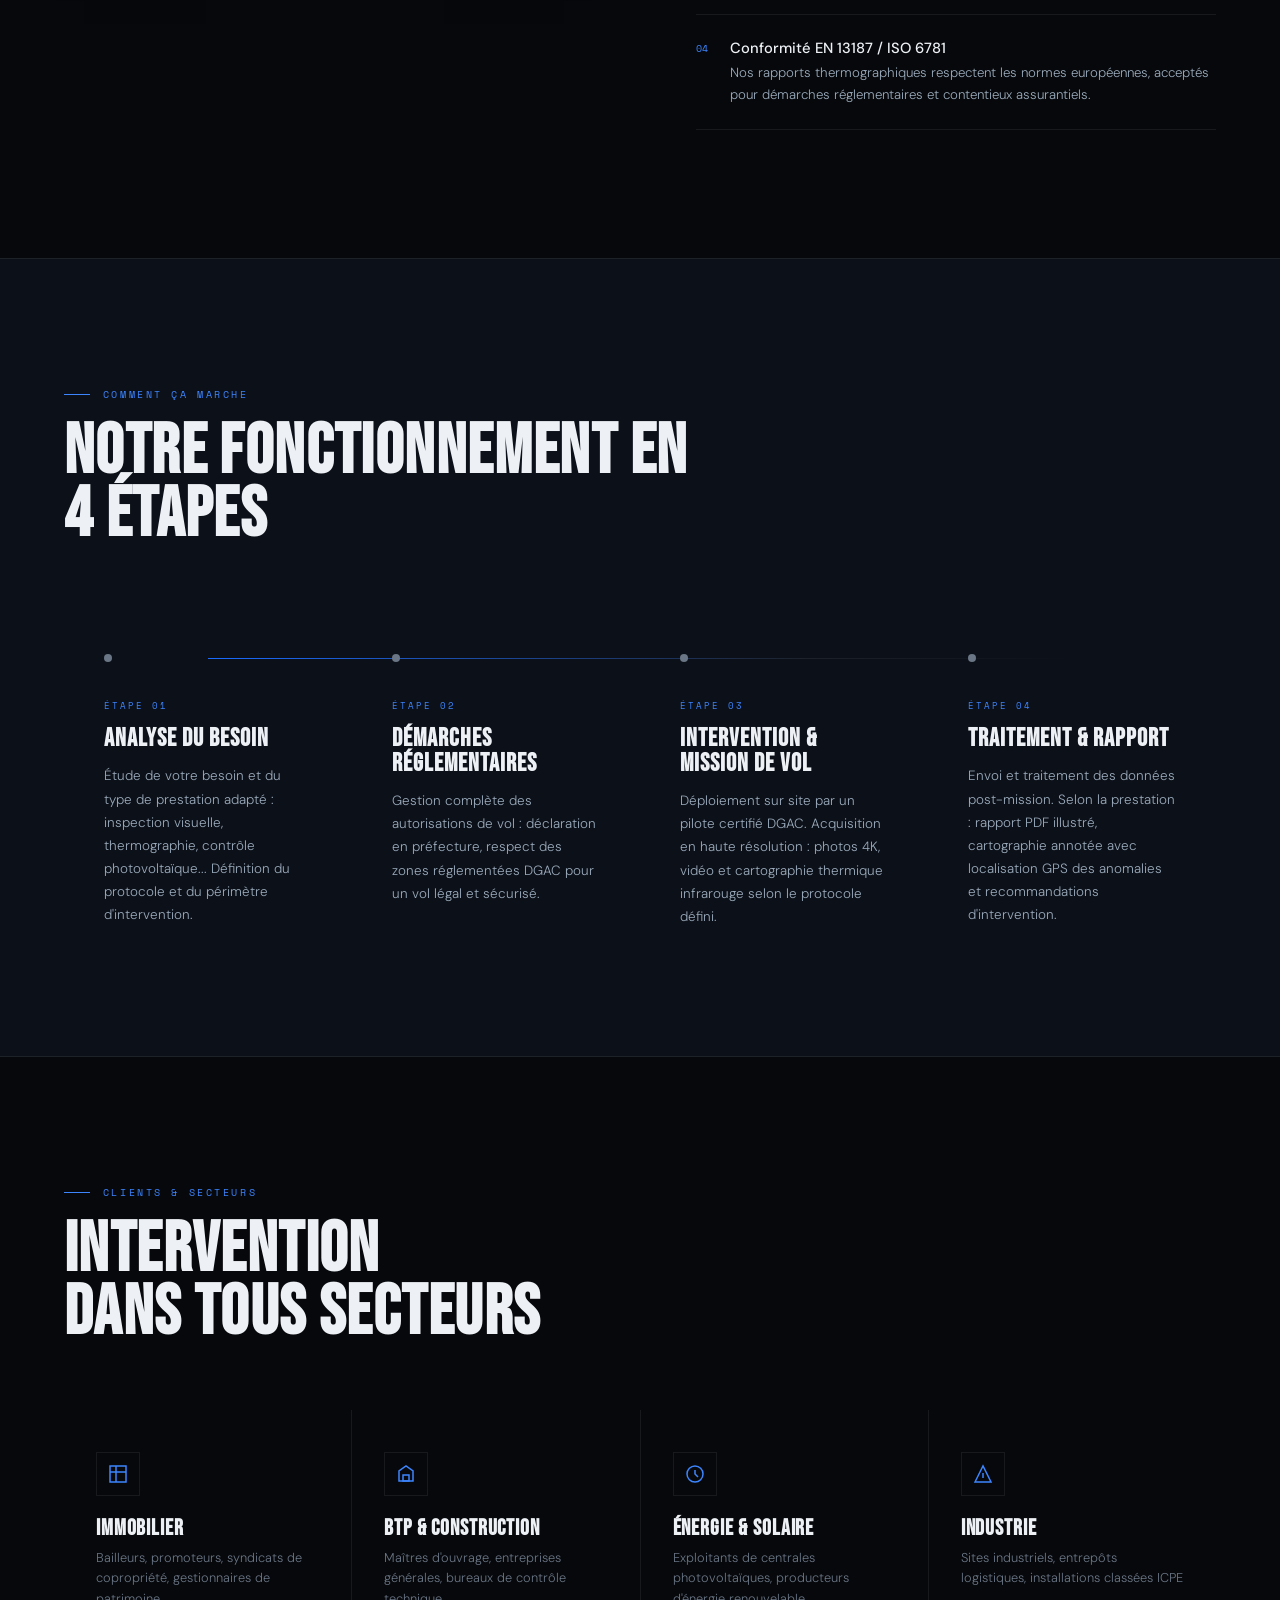
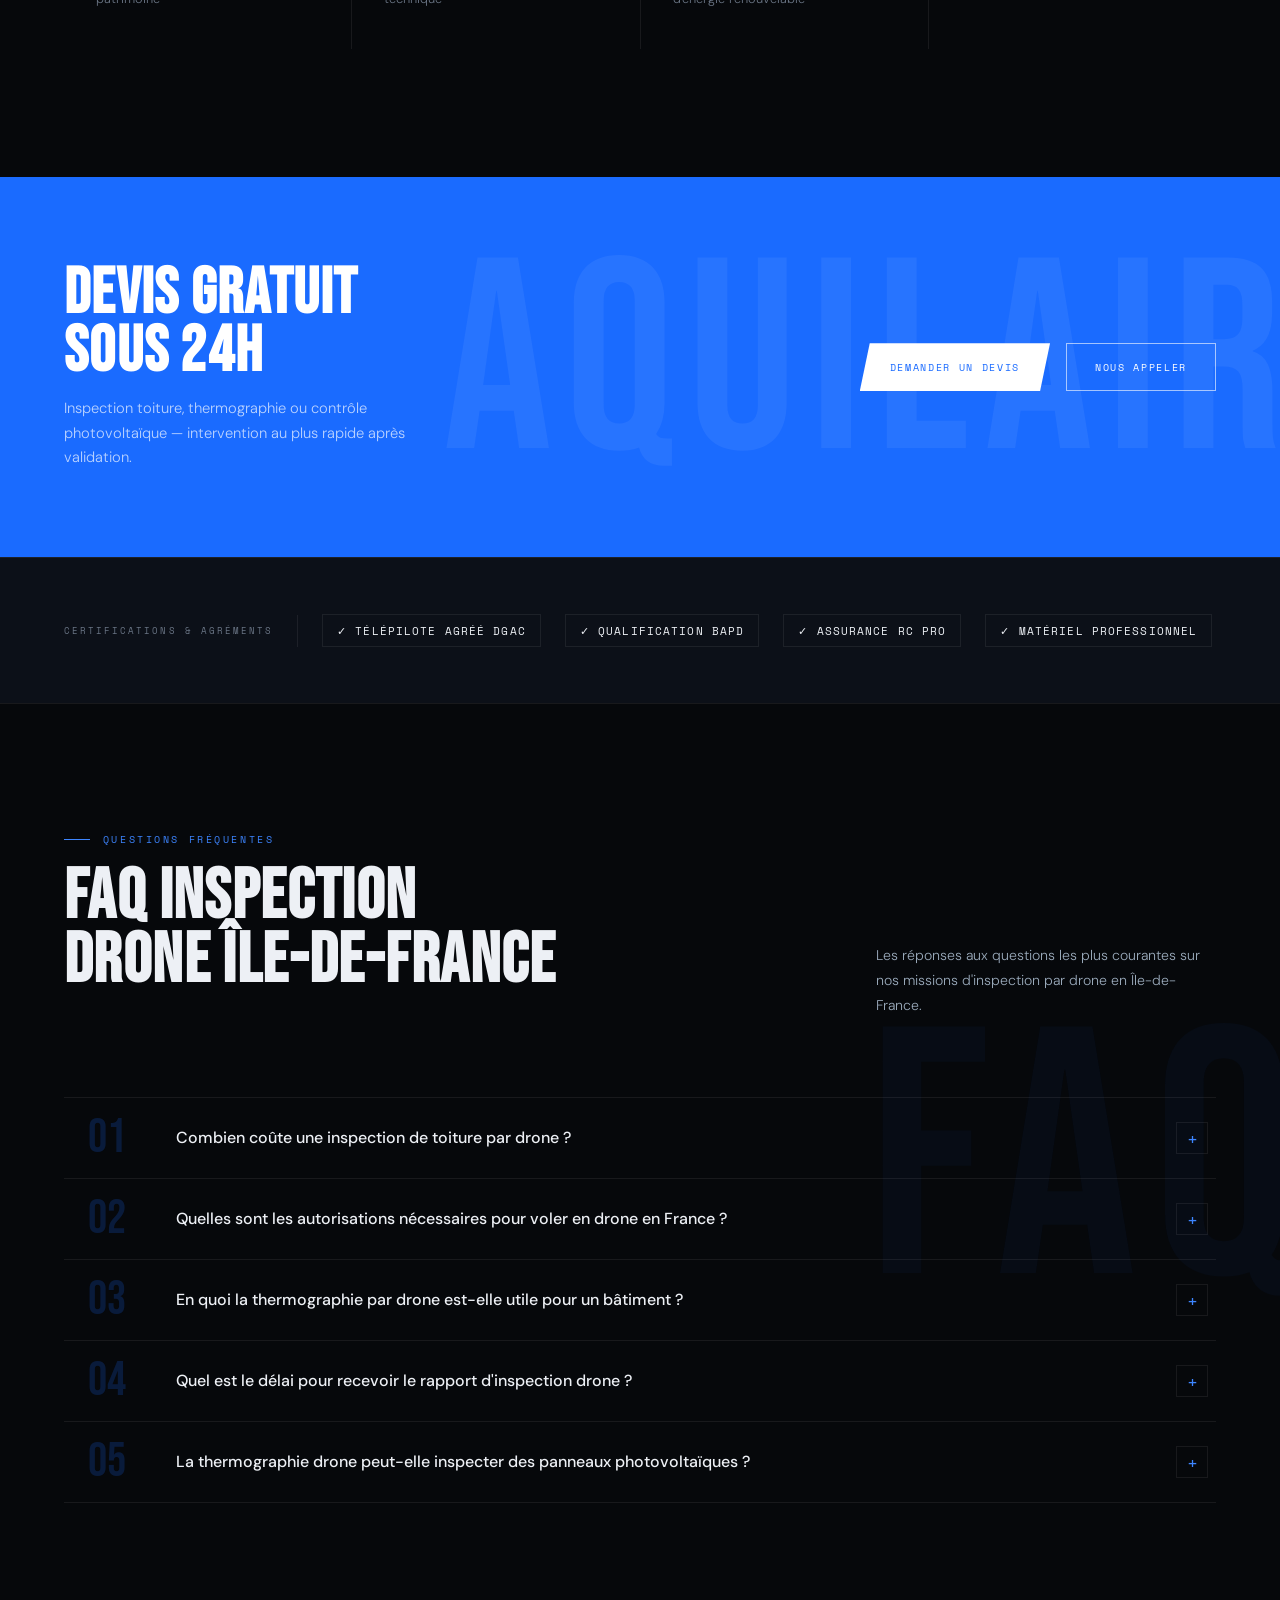
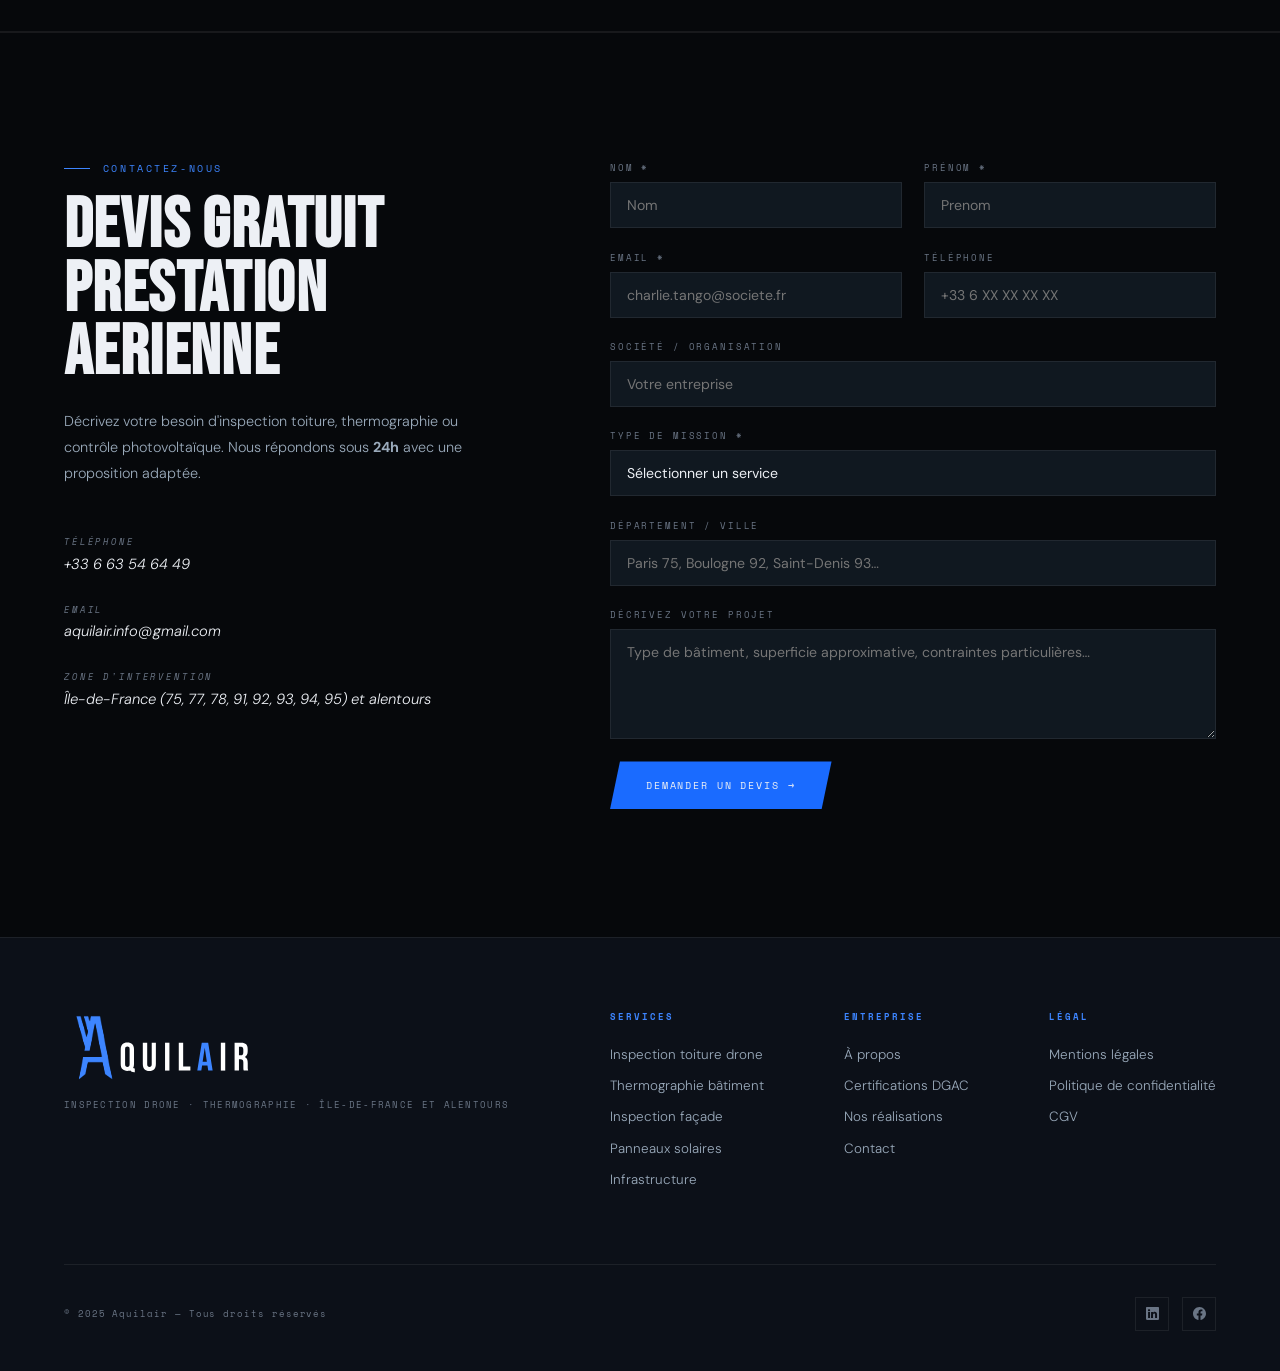
==== commit 32f71481: "ajout photo ir" ====
--- a/index.html
+++ b/index.html
@@ -426,17 +426,20 @@
   <section class="thermo" id="thermographie" aria-labelledby="thermo-title">
     <div class="thermo-layout">
 
-      <div class="thermo-visual reveal" role="img"
-        aria-label="Thermogramme infrarouge d'une toiture montrant une anomalie thermique à 84°C détectée par drone">
-        <div class="thermo-ir" aria-hidden="true"></div>
-        <div class="thermo-fade" aria-hidden="true"></div>
-        <div class="thermo-badge" aria-hidden="true">Caméra FLIR · IR</div>
-        <div class="thermo-scale" aria-hidden="true"></div>
-        <div class="thermo-reading">
-          <div class="reading-val">+84°C</div>
-          <div class="reading-label">Anomalie détectée</div>
-        </div>
-      </div>
+<div class="thermo-visual reveal" role="img"
+  aria-label="Comparaison vue aérienne visible et thermogramme infrarouge d'une toiture par drone Aquilair">
+  <img class="thermo-img thermo-img--visible"
+    src="./assets/ressources/images/thermo-visible.jpg"
+    alt="Vue aérienne d'une toiture par drone">
+  <img class="thermo-img thermo-img--ir"
+    src="./assets/ressources/images/thermo-ir.jpg"
+    alt="Thermogramme infrarouge de la même toiture">
+  <div class="thermo-badge" aria-hidden="true">Caméra FLIR · IR</div>
+  <div class="thermo-mode" aria-hidden="true">
+    <span class="thermo-mode-dot"></span>
+    <span class="thermo-mode-label">Mode infrarouge</span>
+  </div>
+</div>
 
       <div class="thermo-content">
         <div class="label" aria-hidden="true">Technologie infrarouge</div>
--- a/assets/css/style.css
+++ b/assets/css/style.css
@@ -467,8 +467,140 @@
   transform: translate(2px, -2px);
 }
 
-
-/* ── THERMOGRAPHY ─────────────────────────────────────────── */
+/* ── THERMO VISUAL — comparaison visible / IR ─────────── */
+.thermo-visual {
+  position: relative;
+  aspect-ratio: 1.25 / 1;
+  width: 100%;
+  border-radius: 4px;
+  overflow: hidden;
+  border: 1px solid var(--border);
+  background: var(--black);
+  box-shadow: 0 30px 80px -20px rgba(0,0,0,0.6);
+}
+
+.thermo-img {
+  position: absolute;
+  inset: 0;
+  width: 100%;
+  height: 100%;
+  object-fit: cover;
+  display: block;
+  will-change: opacity, transform;
+}
+
+.thermo-img--visible {
+  opacity: 1;
+  z-index: 1;
+}
+
+.thermo-img--ir {
+  opacity: 0;
+  z-index: 2;
+  /* Cycle 8 secondes : 0% visible → 25% fade vers IR → 50% IR → 75% fade vers visible → 100% visible */
+  animation: thermo-cycle 8s ease-in-out infinite;
+}
+
+@keyframes thermo-cycle {
+  0%, 12% { opacity: 0; transform: scale(1.02); }
+  38%, 62% { opacity: 1; transform: scale(1); }
+  88%, 100% { opacity: 0; transform: scale(1.02); }
+}
+
+/* Badge "Caméra FLIR · IR" en haut à droite */
+.thermo-badge {
+  position: absolute;
+  top: 1rem;
+  right: 1rem;
+  z-index: 3;
+  font-family: var(--font-mono);
+  font-size: 0.65rem;
+  letter-spacing: 0.18em;
+  text-transform: uppercase;
+  color: var(--white);
+  background: rgba(6, 8, 11, 0.75);
+  border: 1px solid var(--blue-dim);
+  padding: 0.5rem 0.85rem;
+  backdrop-filter: blur(8px);
+  -webkit-backdrop-filter: blur(8px);
+}
+
+/* Indicateur de mode (visible/IR) en bas à gauche */
+.thermo-mode {
+  position: absolute;
+  bottom: 1rem;
+  left: 1rem;
+  z-index: 3;
+  display: flex;
+  align-items: center;
+  gap: 0.6rem;
+  font-family: var(--font-mono);
+  font-size: 0.65rem;
+  letter-spacing: 0.15em;
+  text-transform: uppercase;
+  color: var(--white);
+  background: rgba(6, 8, 11, 0.75);
+  border: 1px solid var(--border);
+  padding: 0.5rem 0.85rem;
+  backdrop-filter: blur(8px);
+  -webkit-backdrop-filter: blur(8px);
+}
+
+.thermo-mode-dot {
+  width: 6px;
+  height: 6px;
+  border-radius: 50%;
+  background: var(--blue-bright);
+  animation: thermo-mode-blink 8s ease-in-out infinite;
+  box-shadow: 0 0 8px var(--blue-glow);
+}
+
+.thermo-mode-label {
+  position: relative;
+}
+
+/* Le label change de texte via animation : VISIBLE / IR */
+.thermo-mode-label::after {
+  content: 'Visible';
+  animation: thermo-label-swap 8s ease-in-out infinite;
+}
+
+@keyframes thermo-mode-blink {
+  0%, 12% { background: var(--blue-bright); box-shadow: 0 0 8px var(--blue-glow); }
+  38%, 62% { background: #FF6B3D; box-shadow: 0 0 12px rgba(255, 107, 61, 0.6); }
+  88%, 100% { background: var(--blue-bright); box-shadow: 0 0 8px var(--blue-glow); }
+}
+
+@keyframes thermo-label-swap {
+  0%, 24% { content: 'Visible'; }
+  26%, 74% { content: 'Infrarouge'; }
+  76%, 100% { content: 'Visible'; }
+}
+
+/* Léger overlay pour la profondeur */
+.thermo-visual::after {
+  content: '';
+  position: absolute;
+  inset: 0;
+  z-index: 4;
+  pointer-events: none;
+  background: linear-gradient(180deg, transparent 70%, rgba(0,0,0,0.25) 100%);
+}
+
+/* Respect prefers-reduced-motion */
+@media (prefers-reduced-motion: reduce) {
+  .thermo-img--ir,
+  .thermo-mode-dot,
+  .thermo-mode-label::after {
+    animation: none;
+  }
+  .thermo-img--ir { opacity: 0.5; }
+}
+
+
+
+
+
 .thermo {
   background: var(--black);
   position: relative;
@@ -490,47 +622,6 @@
   align-items: center;
 }
 
-/* Fake IR image */
-.thermo-visual {
-  position: relative;
-  aspect-ratio: 4/3;
-  overflow: hidden;
-  border: 1px solid var(--border);
-}
-.thermo-ir {
-  position: absolute;
-  inset: 0;
-  background:
-    radial-gradient(ellipse 50% 40% at 30% 35%, #FF2200 0%, #FF8800 20%, #FFCC00 35%, transparent 55%),
-    radial-gradient(ellipse 30% 25% at 70% 65%, #0044FF 0%, #0088FF 22%, transparent 44%),
-    radial-gradient(ellipse 38% 32% at 55% 42%, #FF5500 0%, #FF9900 22%, transparent 42%),
-    linear-gradient(135deg, #071025 0%, #0a1a35 50%, #060E1A 100%);
-  filter: contrast(1.1) saturate(1.15);
-}
-.thermo-fade {
-  position: absolute;
-  inset: 0;
-  background: linear-gradient(to top, var(--black) 0%, transparent 45%);
-}
-
-.thermo-badge {
-  position: absolute;
-  top: 1.2rem; right: 1.2rem;
-  font-family: var(--font-mono);
-  font-size: 0.58rem;
-  letter-spacing: 0.2em;
-  text-transform: uppercase;
-  color: var(--blue-bright);
-  border: 1px solid rgba(26,107,255,0.35);
-  background: rgba(26,107,255,0.1);
-  padding: 7px 13px;
-  backdrop-filter: blur(6px);
-}
-
-.thermo-reading {
-  position: absolute;
-  bottom: 1.4rem; left: 1.4rem;
-}
 .reading-val {
   font-family: var(--font-display);
   font-size: 2.8rem;
@@ -543,17 +634,6 @@
   letter-spacing: 0.16em;
   text-transform: uppercase;
   color: var(--grey);
-}
-
-/* Temp scale bar */
-.thermo-scale {
-  position: absolute;
-  right: 1.2rem; top: 50%; transform: translateY(-50%);
-  width: 12px;
-  height: 120px;
-  border-radius: 2px;
-  background: linear-gradient(to bottom, #FF0000, #FF8800, #FFFF00, #00FF88, #0066FF);
-  border: 1px solid rgba(255,255,255,0.1);
 }
 
 .thermo-features {
--- a/assets/css/style.css
+++ b/assets/css/style.css
@@ -467,8 +467,140 @@
   transform: translate(2px, -2px);
 }
 
-
-/* ── THERMOGRAPHY ─────────────────────────────────────────── */
+/* ── THERMO VISUAL — comparaison visible / IR ─────────── */
+.thermo-visual {
+  position: relative;
+  aspect-ratio: 1.25 / 1;
+  width: 100%;
+  border-radius: 4px;
+  overflow: hidden;
+  border: 1px solid var(--border);
+  background: var(--black);
+  box-shadow: 0 30px 80px -20px rgba(0,0,0,0.6);
+}
+
+.thermo-img {
+  position: absolute;
+  inset: 0;
+  width: 100%;
+  height: 100%;
+  object-fit: cover;
+  display: block;
+  will-change: opacity, transform;
+}
+
+.thermo-img--visible {
+  opacity: 1;
+  z-index: 1;
+}
+
+.thermo-img--ir {
+  opacity: 0;
+  z-index: 2;
+  /* Cycle 8 secondes : 0% visible → 25% fade vers IR → 50% IR → 75% fade vers visible → 100% visible */
+  animation: thermo-cycle 8s ease-in-out infinite;
+}
+
+@keyframes thermo-cycle {
+  0%, 12% { opacity: 0; transform: scale(1.02); }
+  38%, 62% { opacity: 1; transform: scale(1); }
+  88%, 100% { opacity: 0; transform: scale(1.02); }
+}
+
+/* Badge "Caméra FLIR · IR" en haut à droite */
+.thermo-badge {
+  position: absolute;
+  top: 1rem;
+  right: 1rem;
+  z-index: 3;
+  font-family: var(--font-mono);
+  font-size: 0.65rem;
+  letter-spacing: 0.18em;
+  text-transform: uppercase;
+  color: var(--white);
+  background: rgba(6, 8, 11, 0.75);
+  border: 1px solid var(--blue-dim);
+  padding: 0.5rem 0.85rem;
+  backdrop-filter: blur(8px);
+  -webkit-backdrop-filter: blur(8px);
+}
+
+/* Indicateur de mode (visible/IR) en bas à gauche */
+.thermo-mode {
+  position: absolute;
+  bottom: 1rem;
+  left: 1rem;
+  z-index: 3;
+  display: flex;
+  align-items: center;
+  gap: 0.6rem;
+  font-family: var(--font-mono);
+  font-size: 0.65rem;
+  letter-spacing: 0.15em;
+  text-transform: uppercase;
+  color: var(--white);
+  background: rgba(6, 8, 11, 0.75);
+  border: 1px solid var(--border);
+  padding: 0.5rem 0.85rem;
+  backdrop-filter: blur(8px);
+  -webkit-backdrop-filter: blur(8px);
+}
+
+.thermo-mode-dot {
+  width: 6px;
+  height: 6px;
+  border-radius: 50%;
+  background: var(--blue-bright);
+  animation: thermo-mode-blink 8s ease-in-out infinite;
+  box-shadow: 0 0 8px var(--blue-glow);
+}
+
+.thermo-mode-label {
+  position: relative;
+}
+
+/* Le label change de texte via animation : VISIBLE / IR */
+.thermo-mode-label::after {
+  content: 'Visible';
+  animation: thermo-label-swap 8s ease-in-out infinite;
+}
+
+@keyframes thermo-mode-blink {
+  0%, 12% { background: var(--blue-bright); box-shadow: 0 0 8px var(--blue-glow); }
+  38%, 62% { background: #FF6B3D; box-shadow: 0 0 12px rgba(255, 107, 61, 0.6); }
+  88%, 100% { background: var(--blue-bright); box-shadow: 0 0 8px var(--blue-glow); }
+}
+
+@keyframes thermo-label-swap {
+  0%, 24% { content: 'Visible'; }
+  26%, 74% { content: 'Infrarouge'; }
+  76%, 100% { content: 'Visible'; }
+}
+
+/* Léger overlay pour la profondeur */
+.thermo-visual::after {
+  content: '';
+  position: absolute;
+  inset: 0;
+  z-index: 4;
+  pointer-events: none;
+  background: linear-gradient(180deg, transparent 70%, rgba(0,0,0,0.25) 100%);
+}
+
+/* Respect prefers-reduced-motion */
+@media (prefers-reduced-motion: reduce) {
+  .thermo-img--ir,
+  .thermo-mode-dot,
+  .thermo-mode-label::after {
+    animation: none;
+  }
+  .thermo-img--ir { opacity: 0.5; }
+}
+
+
+
+
+
 .thermo {
   background: var(--black);
   position: relative;
@@ -490,47 +622,6 @@
   align-items: center;
 }
 
-/* Fake IR image */
-.thermo-visual {
-  position: relative;
-  aspect-ratio: 4/3;
-  overflow: hidden;
-  border: 1px solid var(--border);
-}
-.thermo-ir {
-  position: absolute;
-  inset: 0;
-  background:
-    radial-gradient(ellipse 50% 40% at 30% 35%, #FF2200 0%, #FF8800 20%, #FFCC00 35%, transparent 55%),
-    radial-gradient(ellipse 30% 25% at 70% 65%, #0044FF 0%, #0088FF 22%, transparent 44%),
-    radial-gradient(ellipse 38% 32% at 55% 42%, #FF5500 0%, #FF9900 22%, transparent 42%),
-    linear-gradient(135deg, #071025 0%, #0a1a35 50%, #060E1A 100%);
-  filter: contrast(1.1) saturate(1.15);
-}
-.thermo-fade {
-  position: absolute;
-  inset: 0;
-  background: linear-gradient(to top, var(--black) 0%, transparent 45%);
-}
-
-.thermo-badge {
-  position: absolute;
-  top: 1.2rem; right: 1.2rem;
-  font-family: var(--font-mono);
-  font-size: 0.58rem;
-  letter-spacing: 0.2em;
-  text-transform: uppercase;
-  color: var(--blue-bright);
-  border: 1px solid rgba(26,107,255,0.35);
-  background: rgba(26,107,255,0.1);
-  padding: 7px 13px;
-  backdrop-filter: blur(6px);
-}
-
-.thermo-reading {
-  position: absolute;
-  bottom: 1.4rem; left: 1.4rem;
-}
 .reading-val {
   font-family: var(--font-display);
   font-size: 2.8rem;
@@ -543,17 +634,6 @@
   letter-spacing: 0.16em;
   text-transform: uppercase;
   color: var(--grey);
-}
-
-/* Temp scale bar */
-.thermo-scale {
-  position: absolute;
-  right: 1.2rem; top: 50%; transform: translateY(-50%);
-  width: 12px;
-  height: 120px;
-  border-radius: 2px;
-  background: linear-gradient(to bottom, #FF0000, #FF8800, #FFFF00, #00FF88, #0066FF);
-  border: 1px solid rgba(255,255,255,0.1);
 }
 
 .thermo-features {
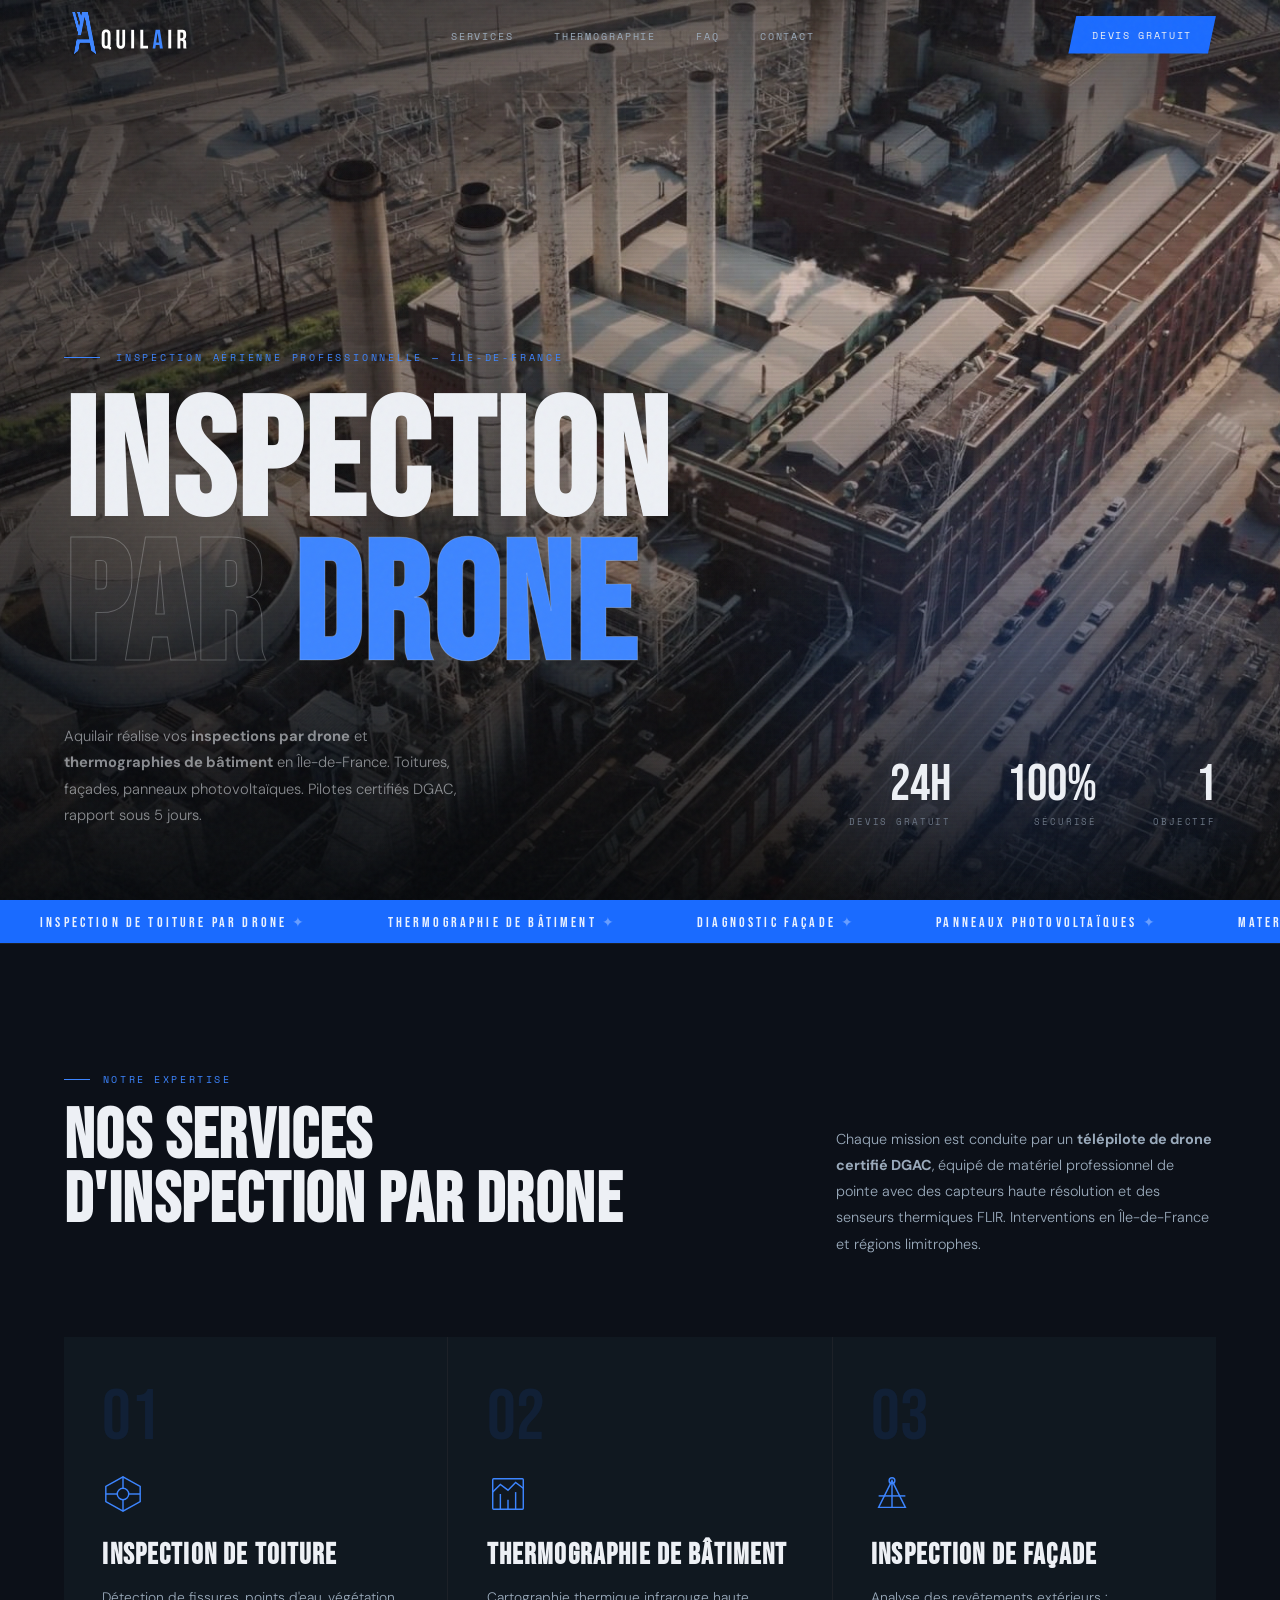
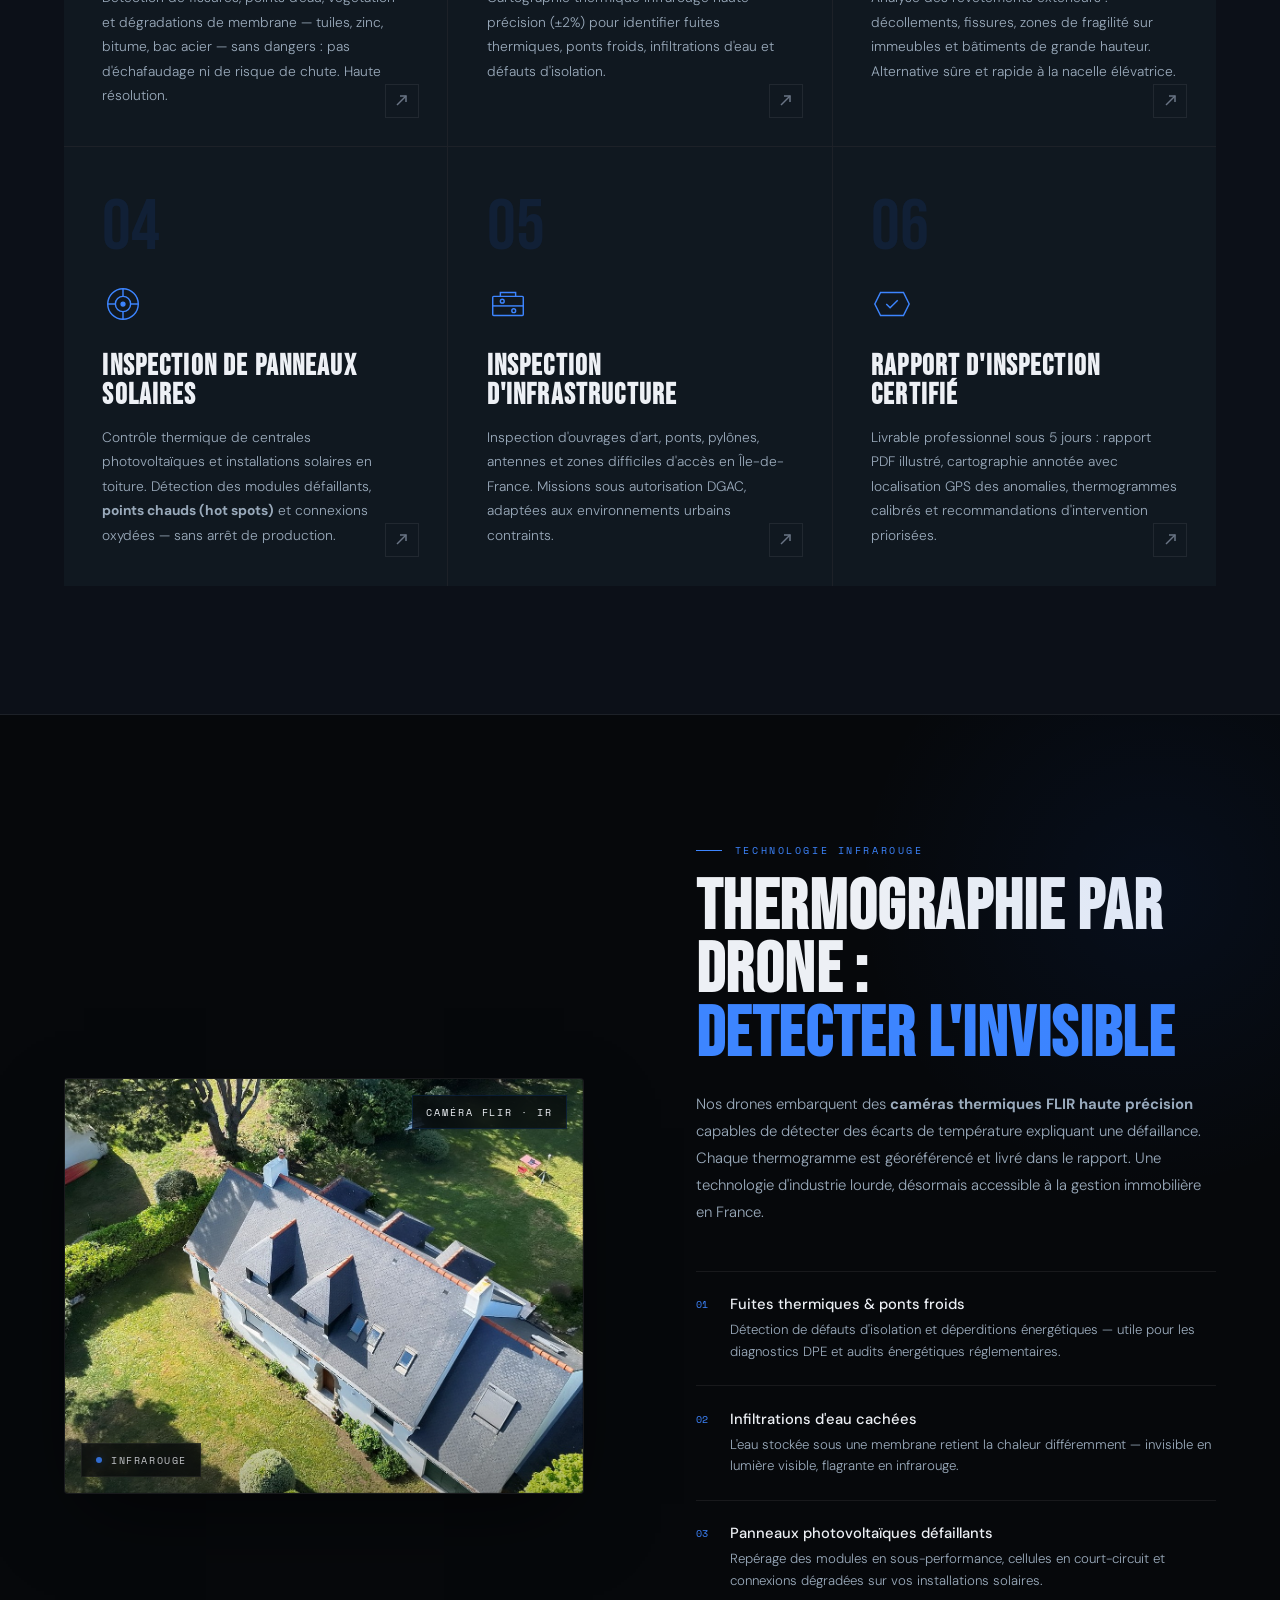
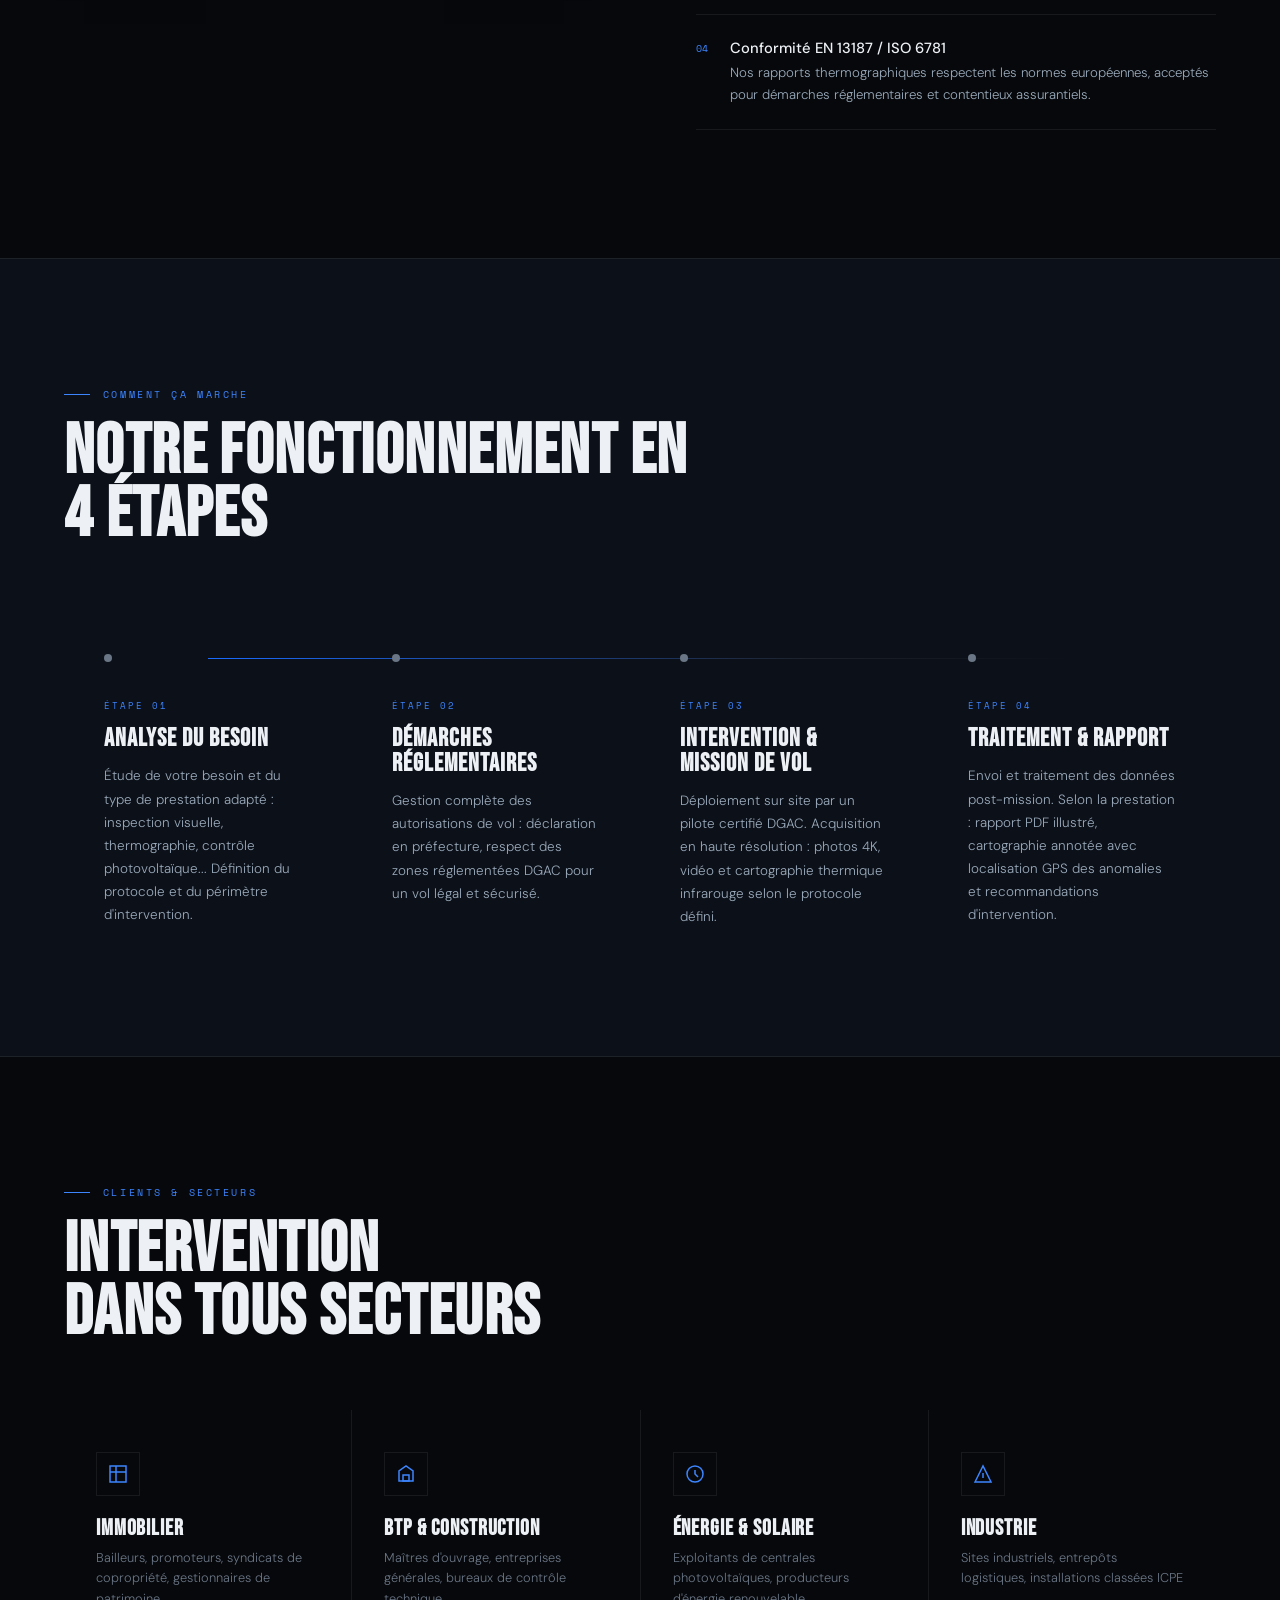
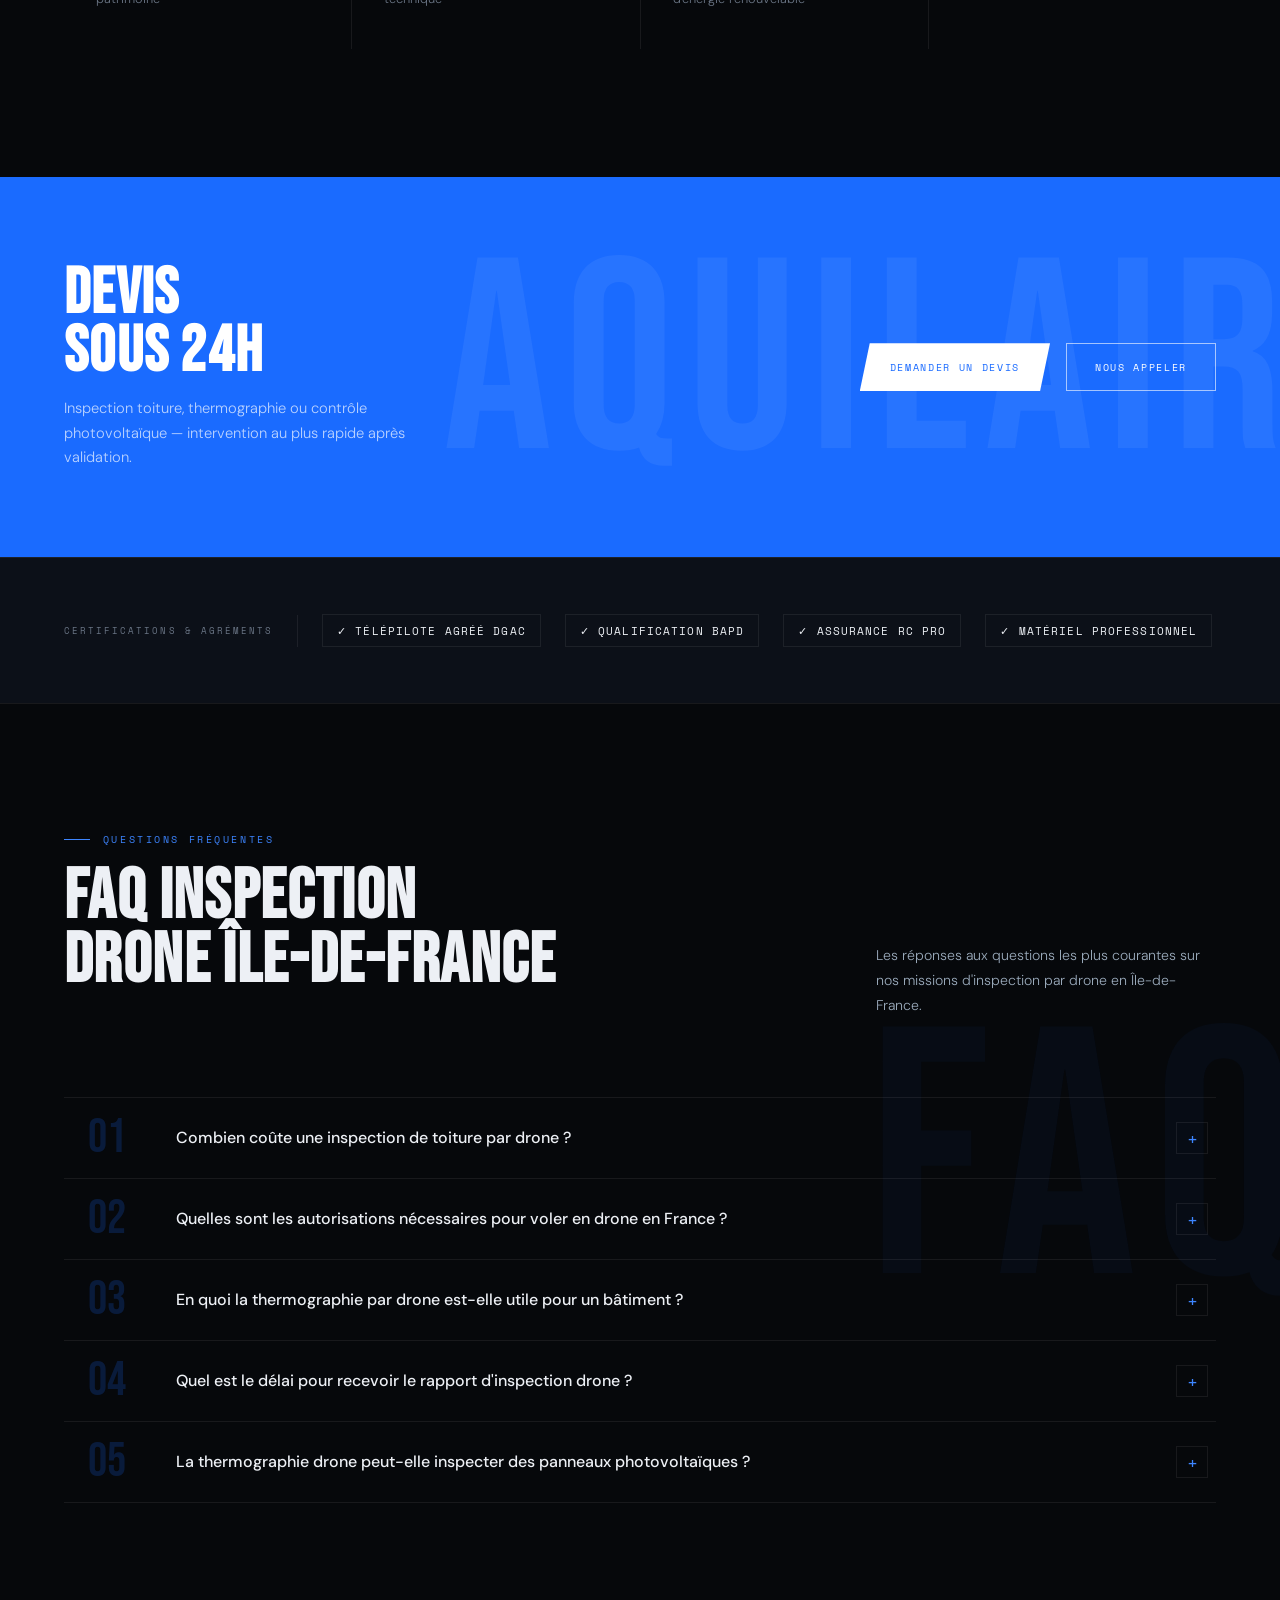
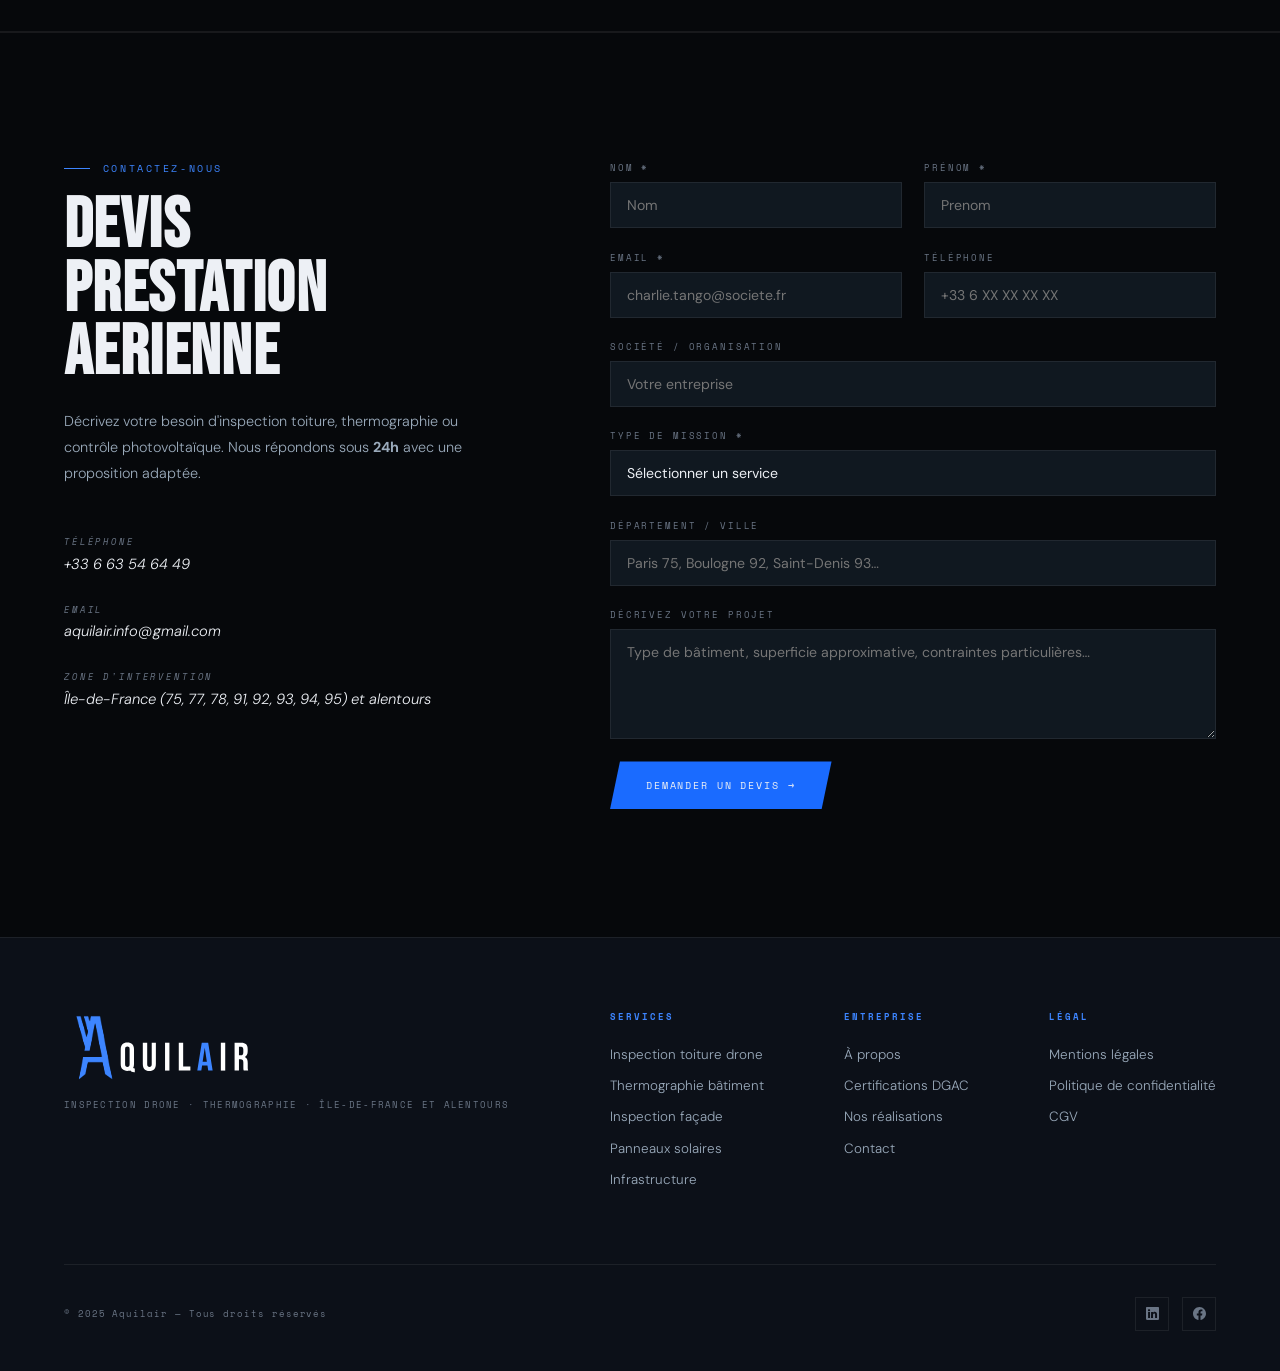
==== commit 364f6439: "modif devis gratuit et photo ir" ====
--- a/index.html
+++ b/index.html
@@ -34,7 +34,7 @@
   <meta property="og:url" content="https://aquilair.fr/">
   <meta property="og:title" content="Inspection Drone & Thermographie Bâtiment — Aquilair Île-de-France">
   <meta property="og:description"
-    content="Spécialiste inspection par drone et thermographie infrarouge en Île-de-France. Toiture, façade, panneaux solaires. Agréé DGAC. Devis gratuit sous 24h.">
+    content="Spécialiste inspection par drone et thermographie infrarouge en Île-de-France. Toiture, façade, panneaux solaires. Agréé DGAC. Devis sous 24h.">
   <meta property="og:image" content="https://aquilair.fr/assets/ressources/images/logo_reseaux.jpg">
   <meta property="og:image:width" content="1200">
   <meta property="og:image:height" content="630">
@@ -46,7 +46,7 @@
   <meta name="twitter:site" content="@AquilairDrone">
   <meta name="twitter:title" content="Inspection Drone & Thermographie Bâtiment — Aquilair">
   <meta name="twitter:description"
-    content="Inspection par drone et thermographie infrarouge en Île-de-France. Agréé DGAC. Devis gratuit sous 24h.">
+    content="Inspection par drone et thermographie infrarouge en Île-de-France. Agréé DGAC. Devis sous 24h.">
   <meta name="twitter:image" content="https://aquilair.fr/assets/ressources/images/og-image.jpg">
   <meta name="twitter:image:alt" content="Drone Aquilair en mission d'inspection thermique">
 
@@ -132,7 +132,7 @@
       "name": "Combien coûte une inspection de toiture par drone ?",
       "acceptedAnswer": {
         "@type": "Answer",
-        "text": "Le prix d'une inspection de toiture par drone varie selon la superficie, l'accessibilité du site et le type de rapport souhaité. Aquilair propose des devis gratuits sous 24h. Contactez-nous pour une estimation personnalisée en Île-de-France."
+        "text": "Le prix d'une inspection de toiture par drone varie selon la superficie, l'accessibilité du site et le type de rapport souhaité. Aquilair propose des devis sous 24h. Contactez-nous pour une estimation personnalisée en Île-de-France."
       }
     },
     {
@@ -437,7 +437,7 @@
   <div class="thermo-badge" aria-hidden="true">Caméra FLIR · IR</div>
   <div class="thermo-mode" aria-hidden="true">
     <span class="thermo-mode-dot"></span>
-    <span class="thermo-mode-label">Mode infrarouge</span>
+    <span class="thermo-mode-label"></span>
   </div>
 </div>
 
@@ -584,7 +584,7 @@
   <div class="cta-band">
     <div class="cta-layout">
       <div>
-        <h2 class="cta-title">DEVIS GRATUIT<br>SOUS 24H</h2>
+        <h2 class="cta-title">DEVIS<br>SOUS 24H</h2>
         <p class="cta-sub">Inspection toiture, thermographie ou contrôle photovoltaïque — intervention au plus rapide
           après validation.</p>
       </div>
@@ -703,7 +703,7 @@
     <div class="contact-layout">
       <div>
         <div class="label" aria-hidden="true">Contactez-nous</div>
-        <h2 class="section-title" id="contact-title">DEVIS GRATUIT<br>PRESTATION AERIENNE</h2>
+        <h2 class="section-title" id="contact-title">DEVIS<br>PRESTATION AERIENNE</h2>
         <p class="contact-lead">
           Décrivez votre besoin d'inspection toiture, thermographie ou contrôle photovoltaïque. Nous répondons sous
           <strong>24h</strong> avec une proposition adaptée.
--- a/assets/css/style.css
+++ b/assets/css/style.css
@@ -559,22 +559,10 @@
   position: relative;
 }
 
-/* Le label change de texte via animation : VISIBLE / IR */
-.thermo-mode-label::after {
-  content: 'Visible';
-  animation: thermo-label-swap 8s ease-in-out infinite;
-}
-
 @keyframes thermo-mode-blink {
   0%, 12% { background: var(--blue-bright); box-shadow: 0 0 8px var(--blue-glow); }
   38%, 62% { background: #FF6B3D; box-shadow: 0 0 12px rgba(255, 107, 61, 0.6); }
   88%, 100% { background: var(--blue-bright); box-shadow: 0 0 8px var(--blue-glow); }
-}
-
-@keyframes thermo-label-swap {
-  0%, 24% { content: 'Visible'; }
-  26%, 74% { content: 'Infrarouge'; }
-  76%, 100% { content: 'Visible'; }
 }
 
 /* Léger overlay pour la profondeur */
--- a/assets/css/style.css
+++ b/assets/css/style.css
@@ -559,22 +559,10 @@
   position: relative;
 }
 
-/* Le label change de texte via animation : VISIBLE / IR */
-.thermo-mode-label::after {
-  content: 'Visible';
-  animation: thermo-label-swap 8s ease-in-out infinite;
-}
-
 @keyframes thermo-mode-blink {
   0%, 12% { background: var(--blue-bright); box-shadow: 0 0 8px var(--blue-glow); }
   38%, 62% { background: #FF6B3D; box-shadow: 0 0 12px rgba(255, 107, 61, 0.6); }
   88%, 100% { background: var(--blue-bright); box-shadow: 0 0 8px var(--blue-glow); }
-}
-
-@keyframes thermo-label-swap {
-  0%, 24% { content: 'Visible'; }
-  26%, 74% { content: 'Infrarouge'; }
-  76%, 100% { content: 'Visible'; }
 }
 
 /* Léger overlay pour la profondeur */
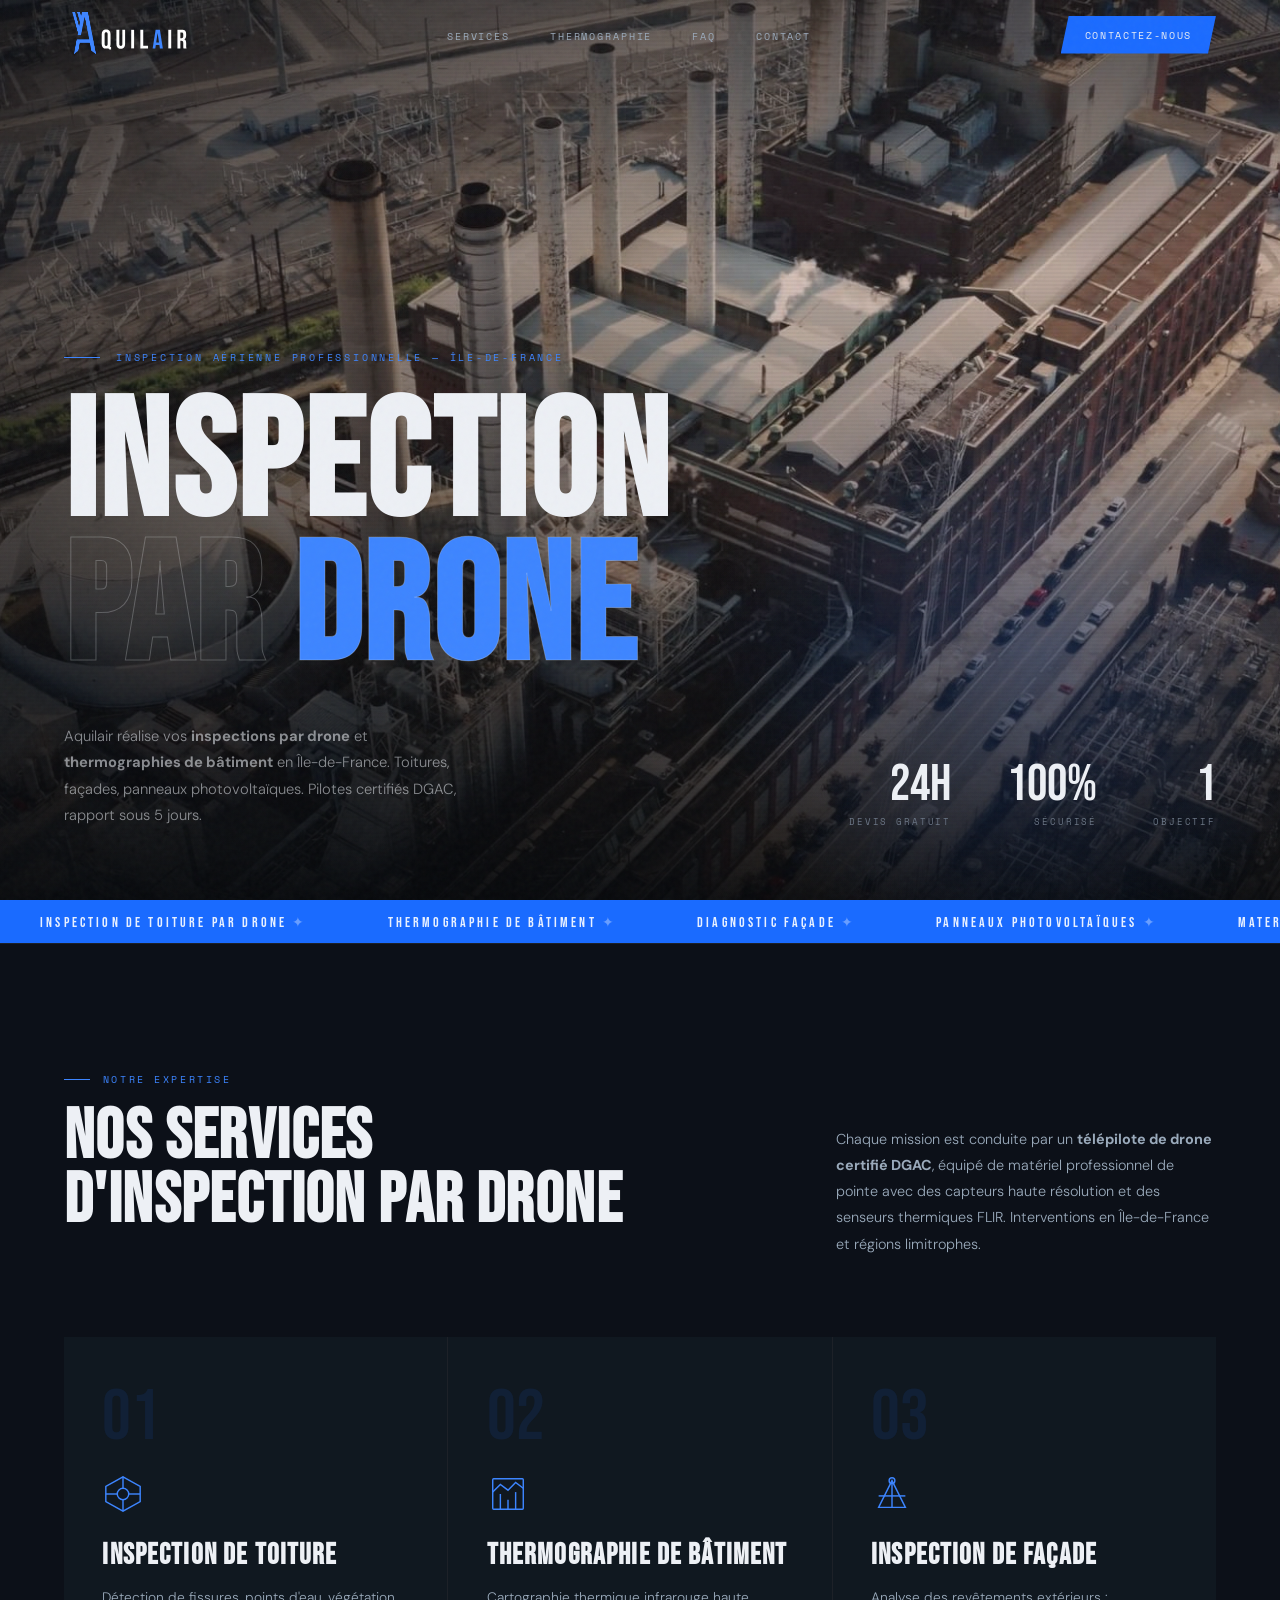
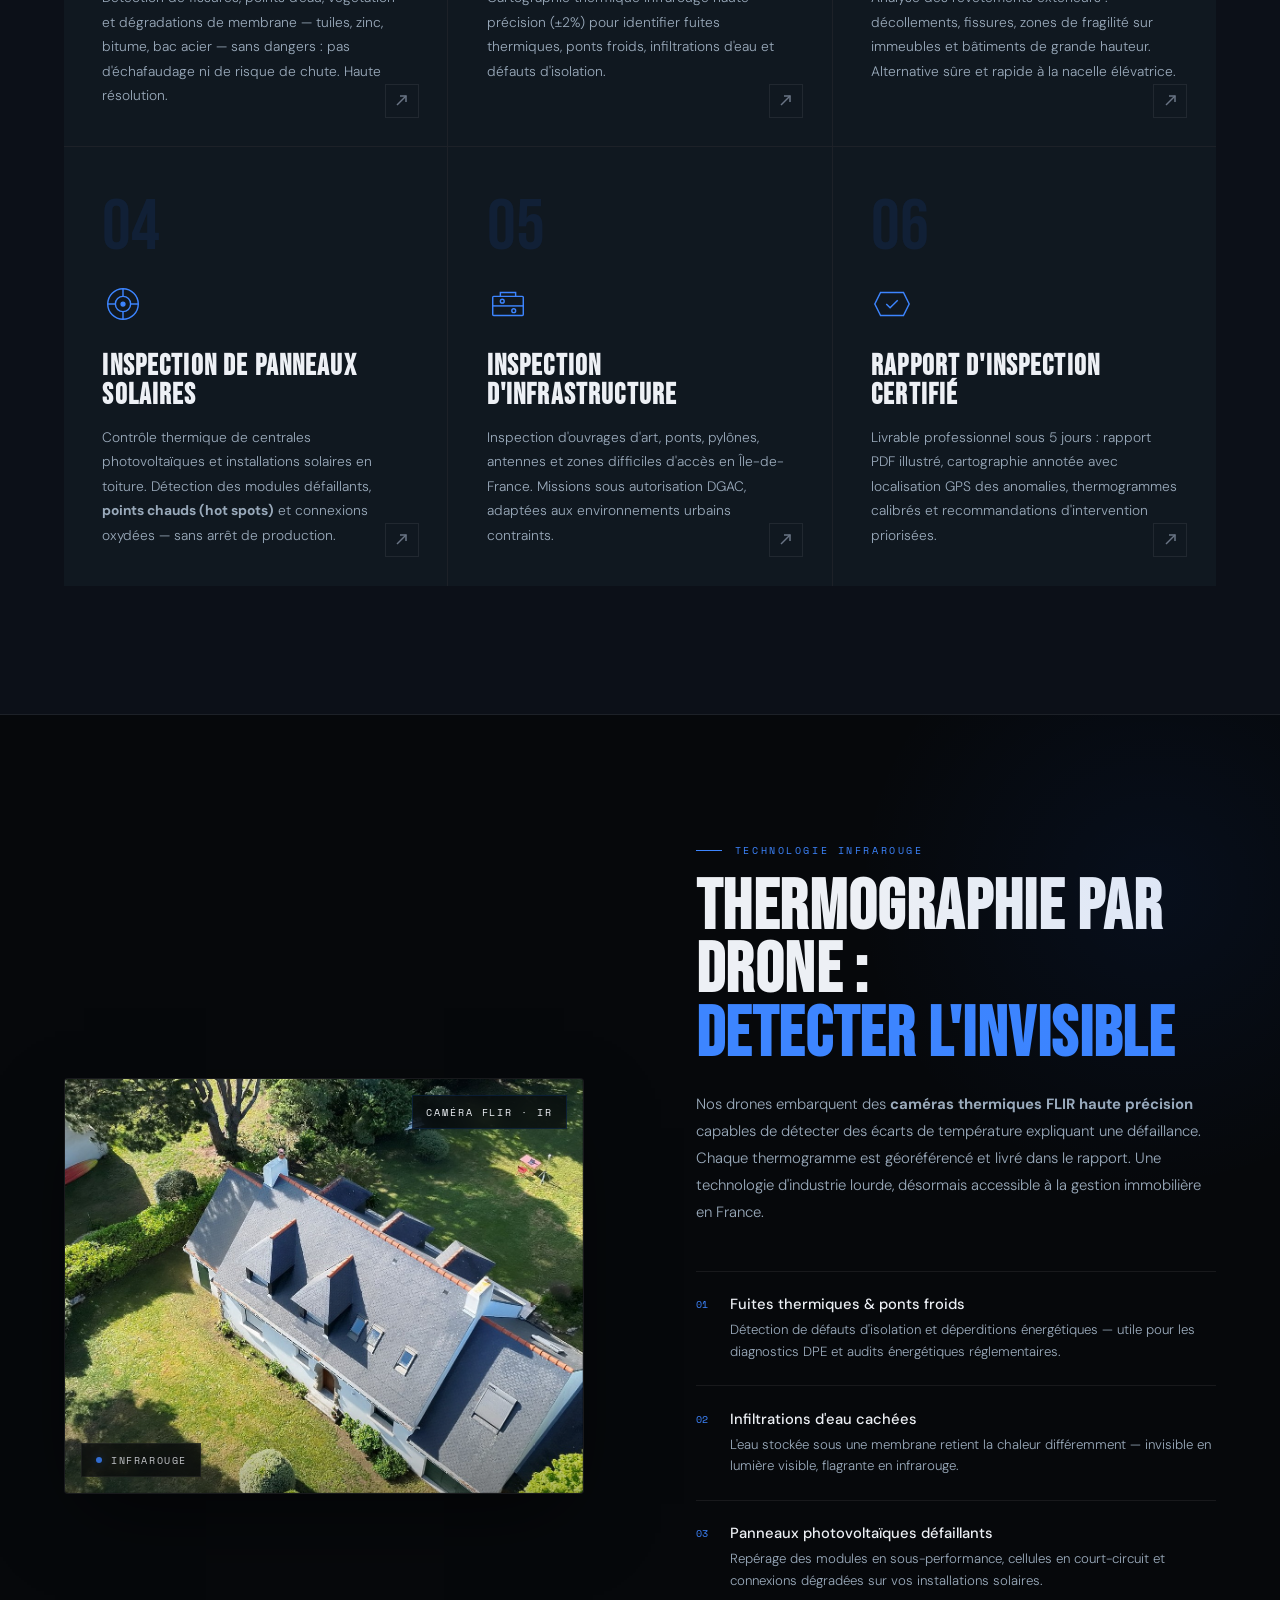
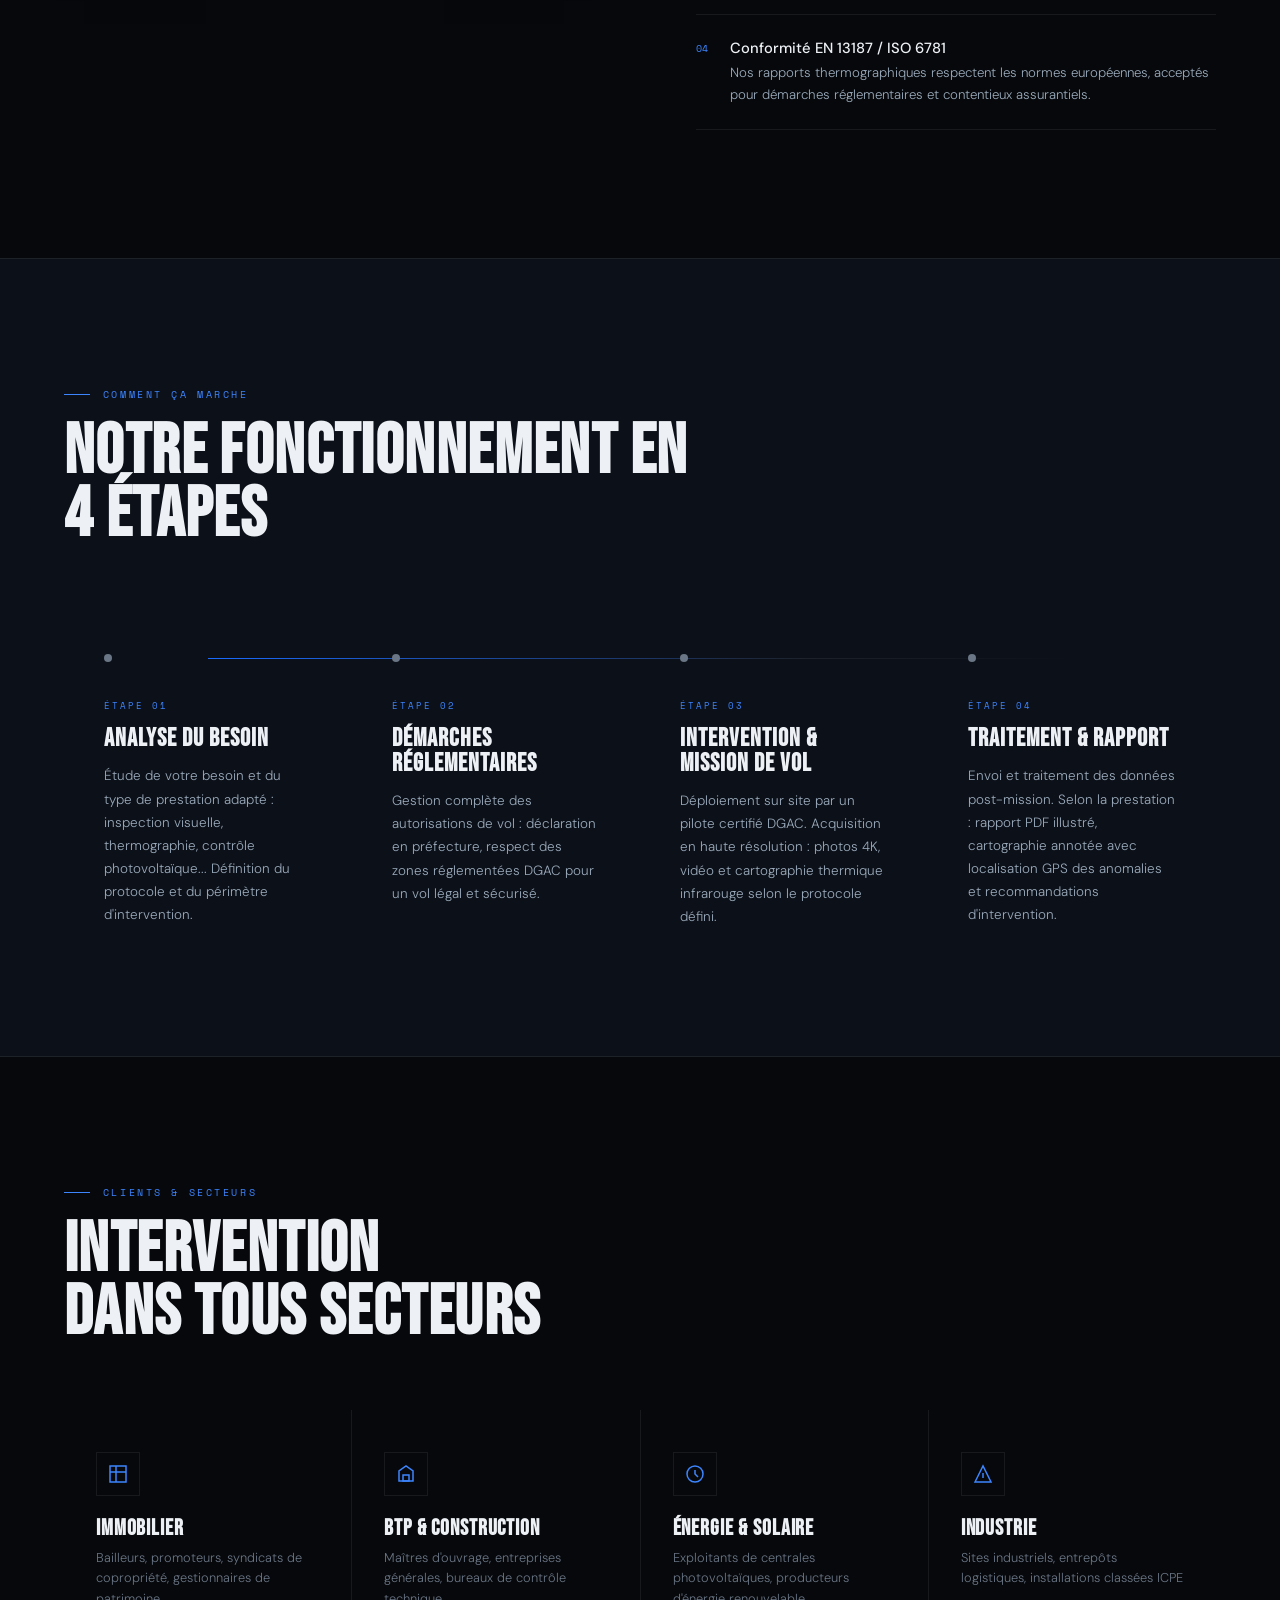
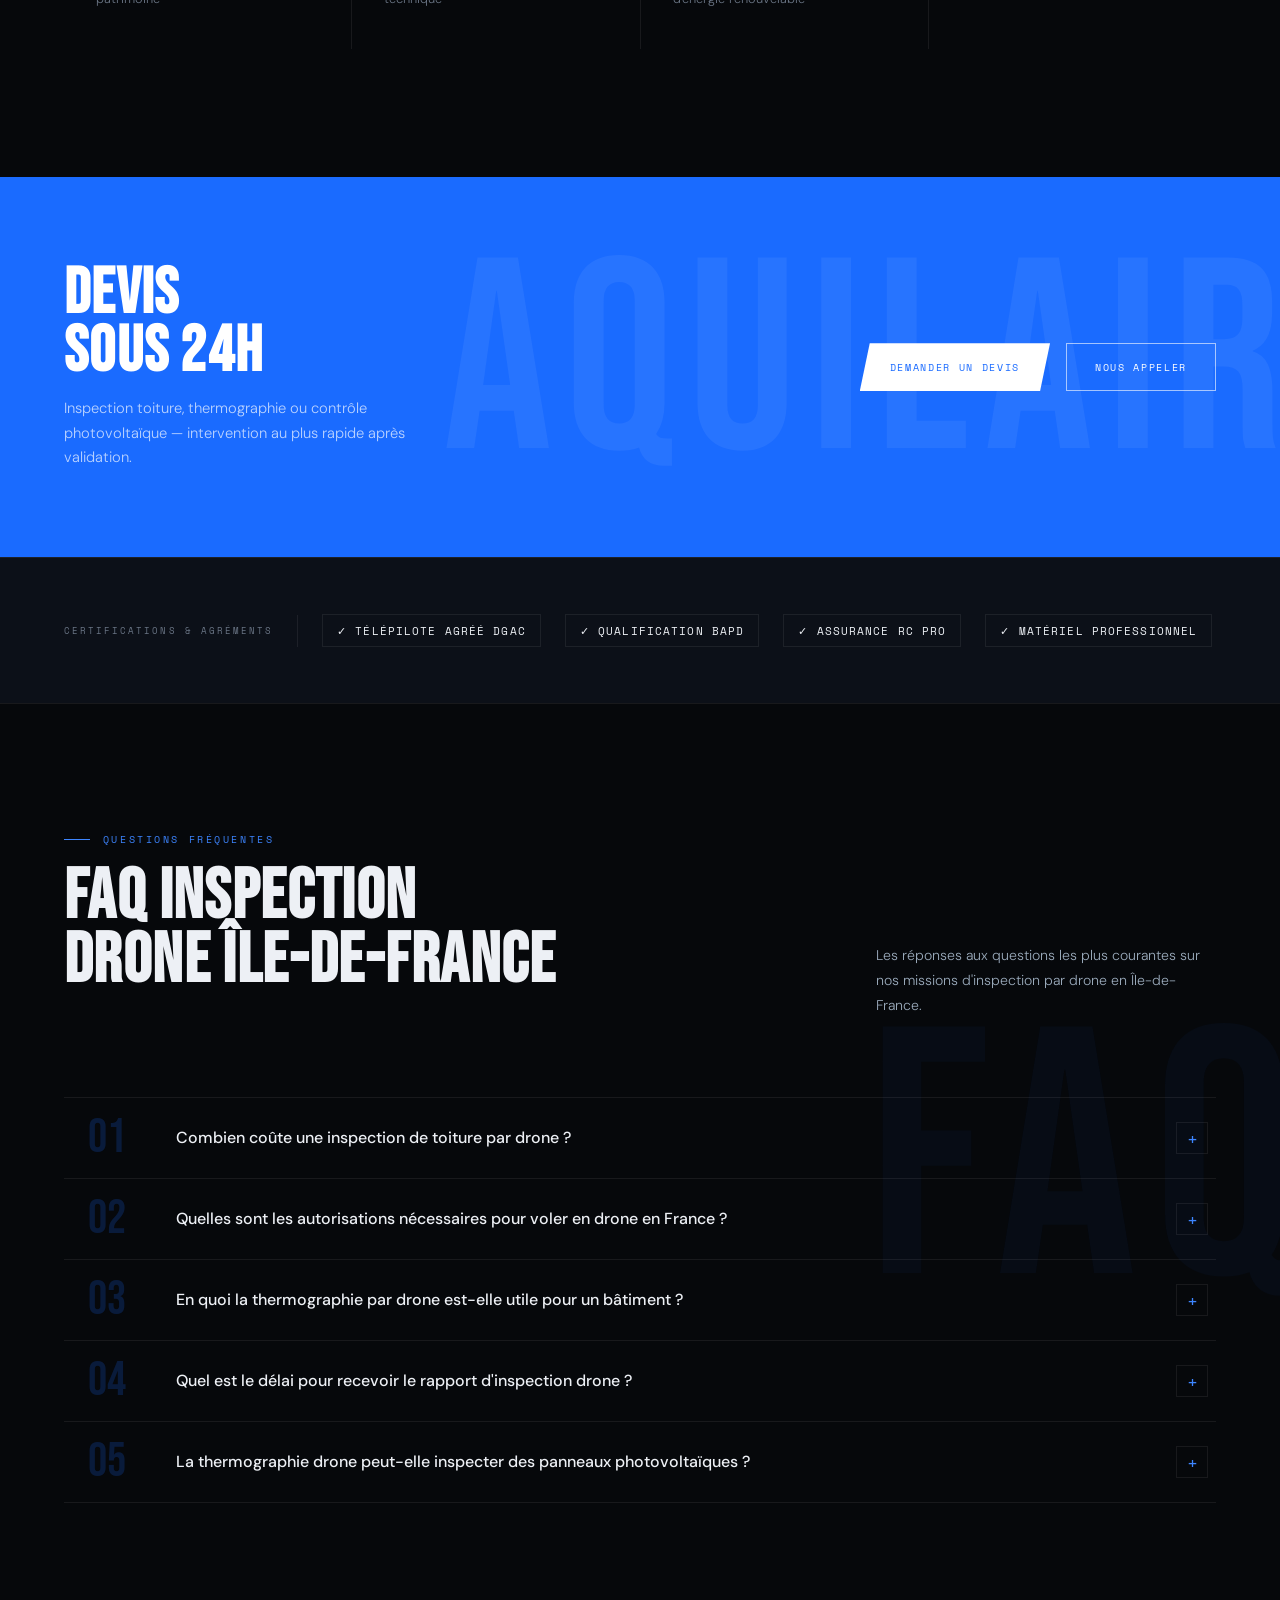
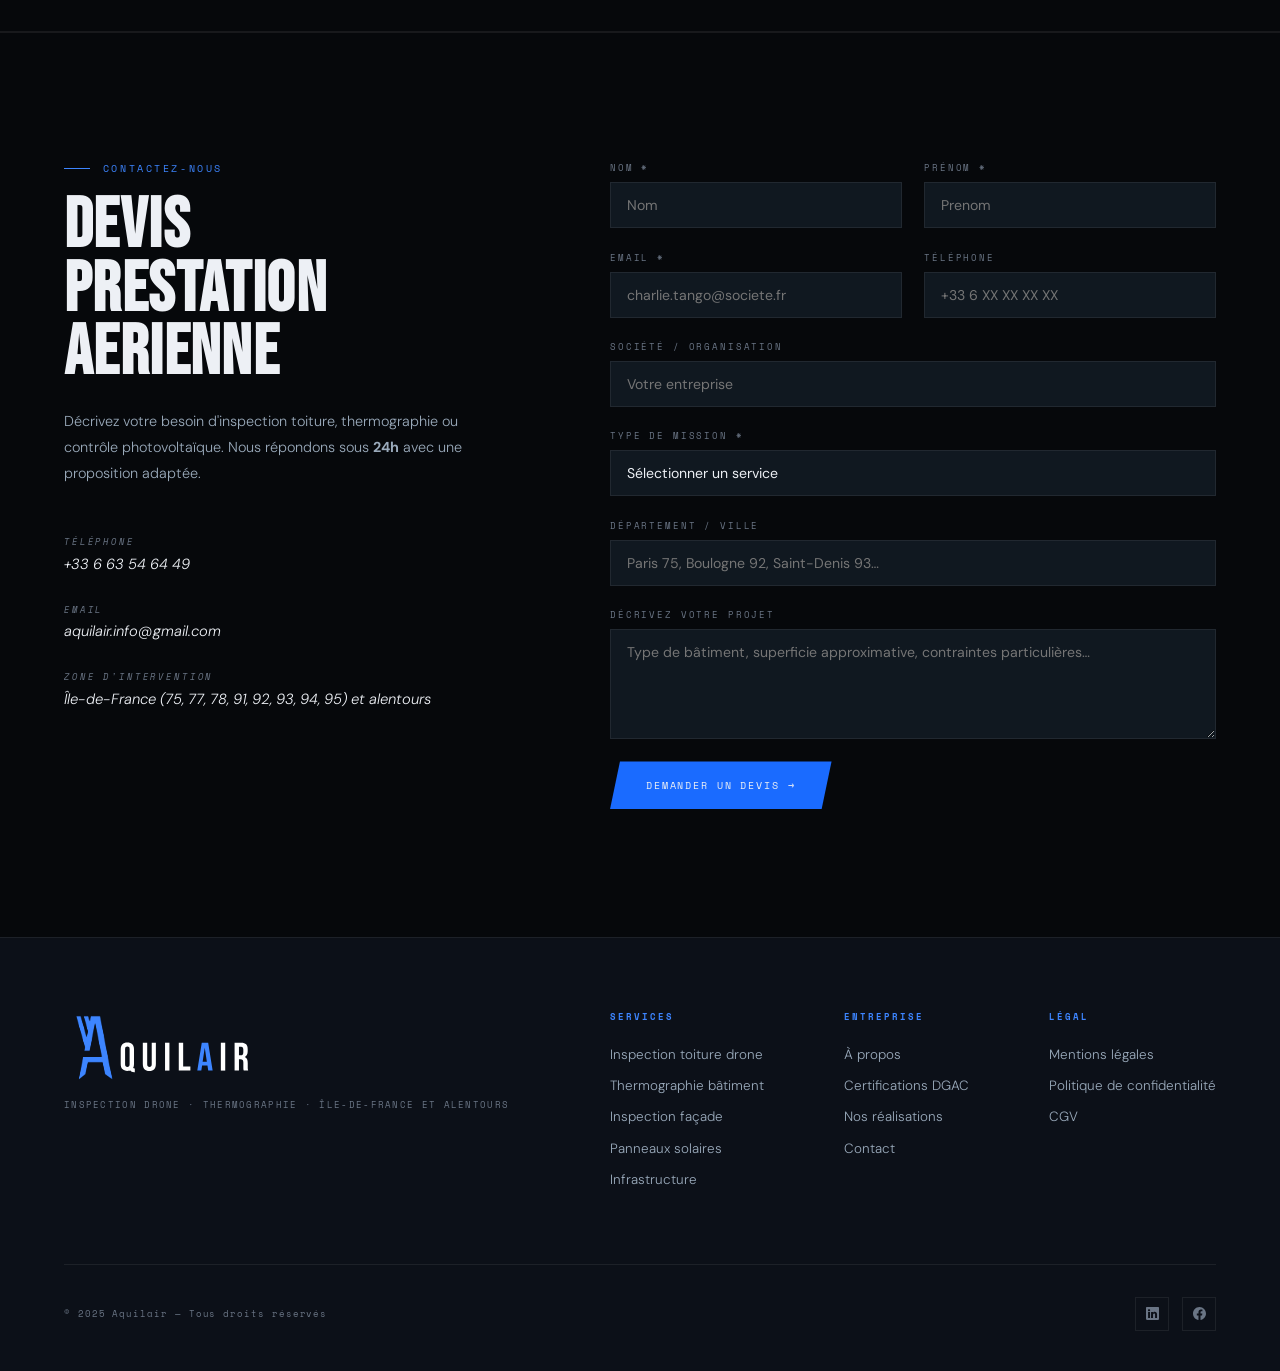
==== commit 8a12e79c: "modif devis" ====
--- a/index.html
+++ b/index.html
@@ -207,7 +207,7 @@
       <li><a href="#faq">FAQ</a></li>
       <li><a href="#contact">Contact</a></li>
     </ul>
-    <a href="#contact" class="nav-cta">Devis gratuit</a>
+    <a href="#contact" class="nav-cta">Contactez-nous</a>
   </nav>
 
 
